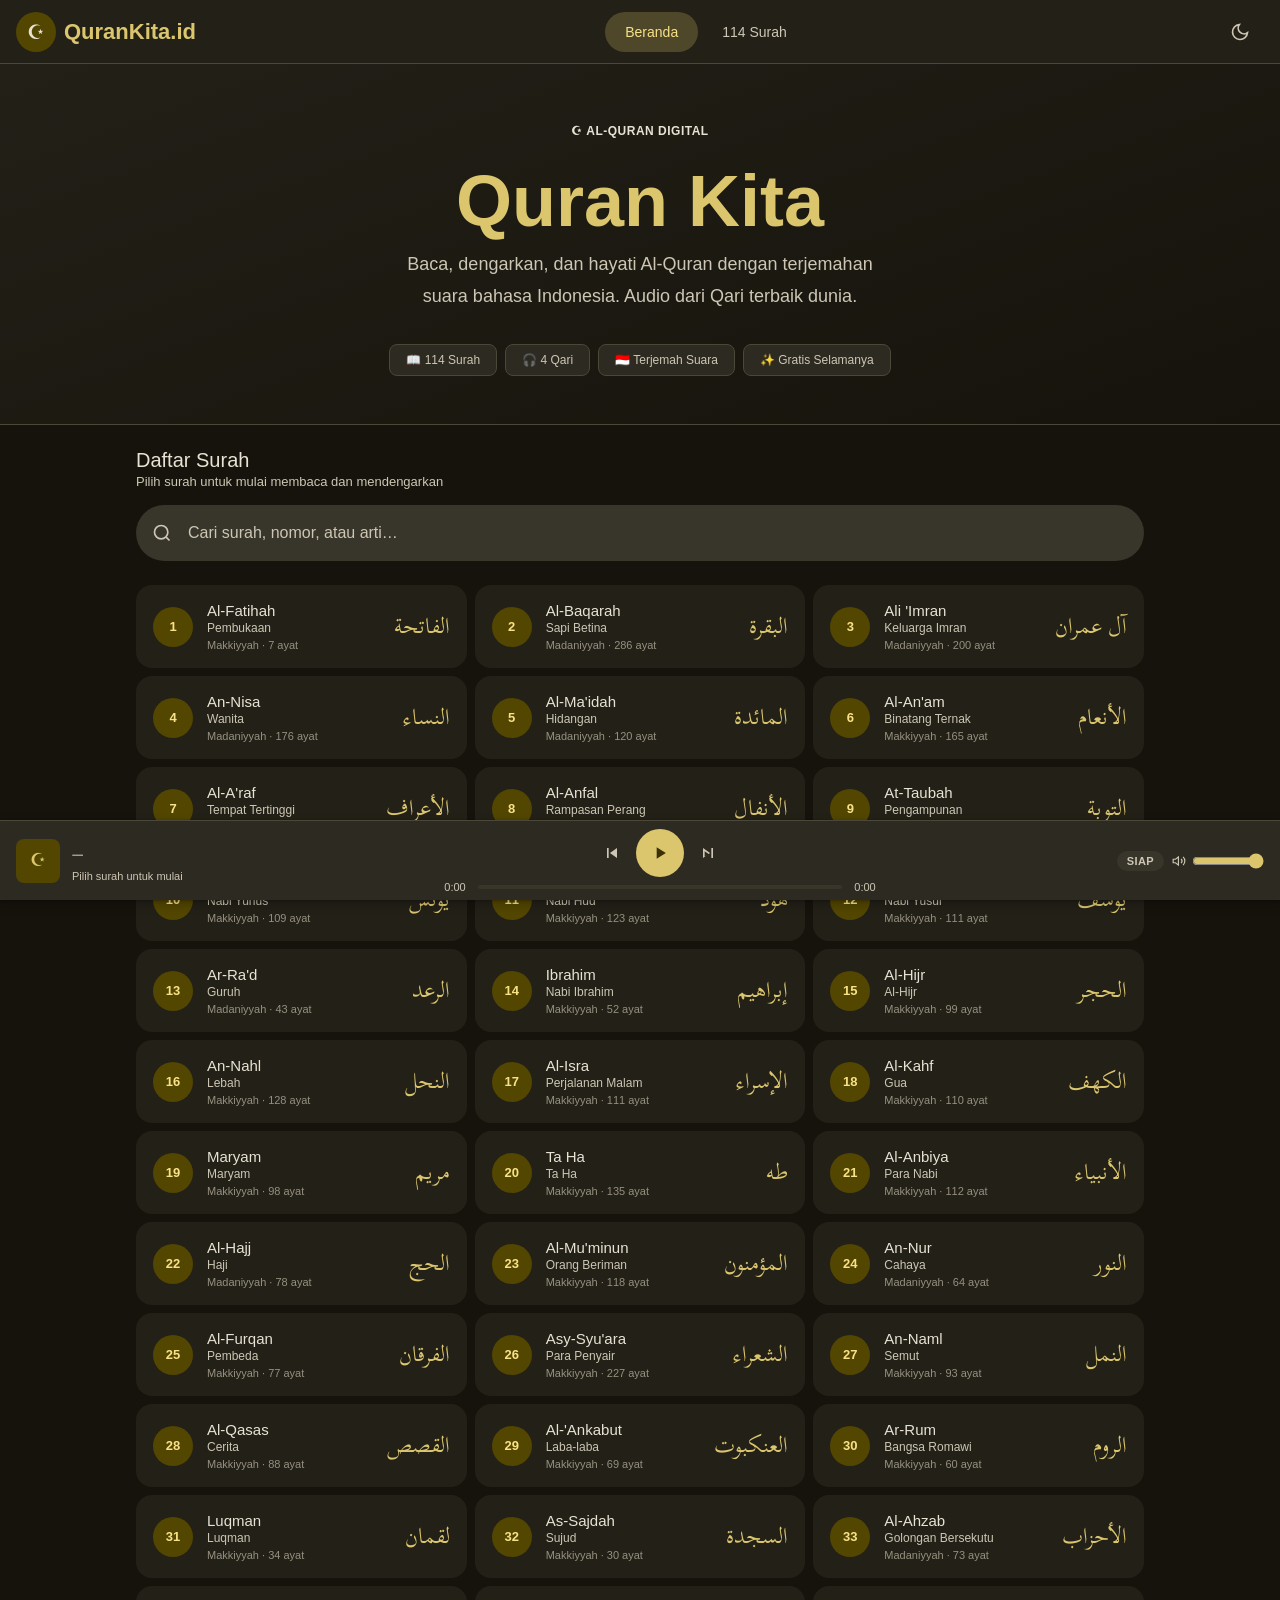
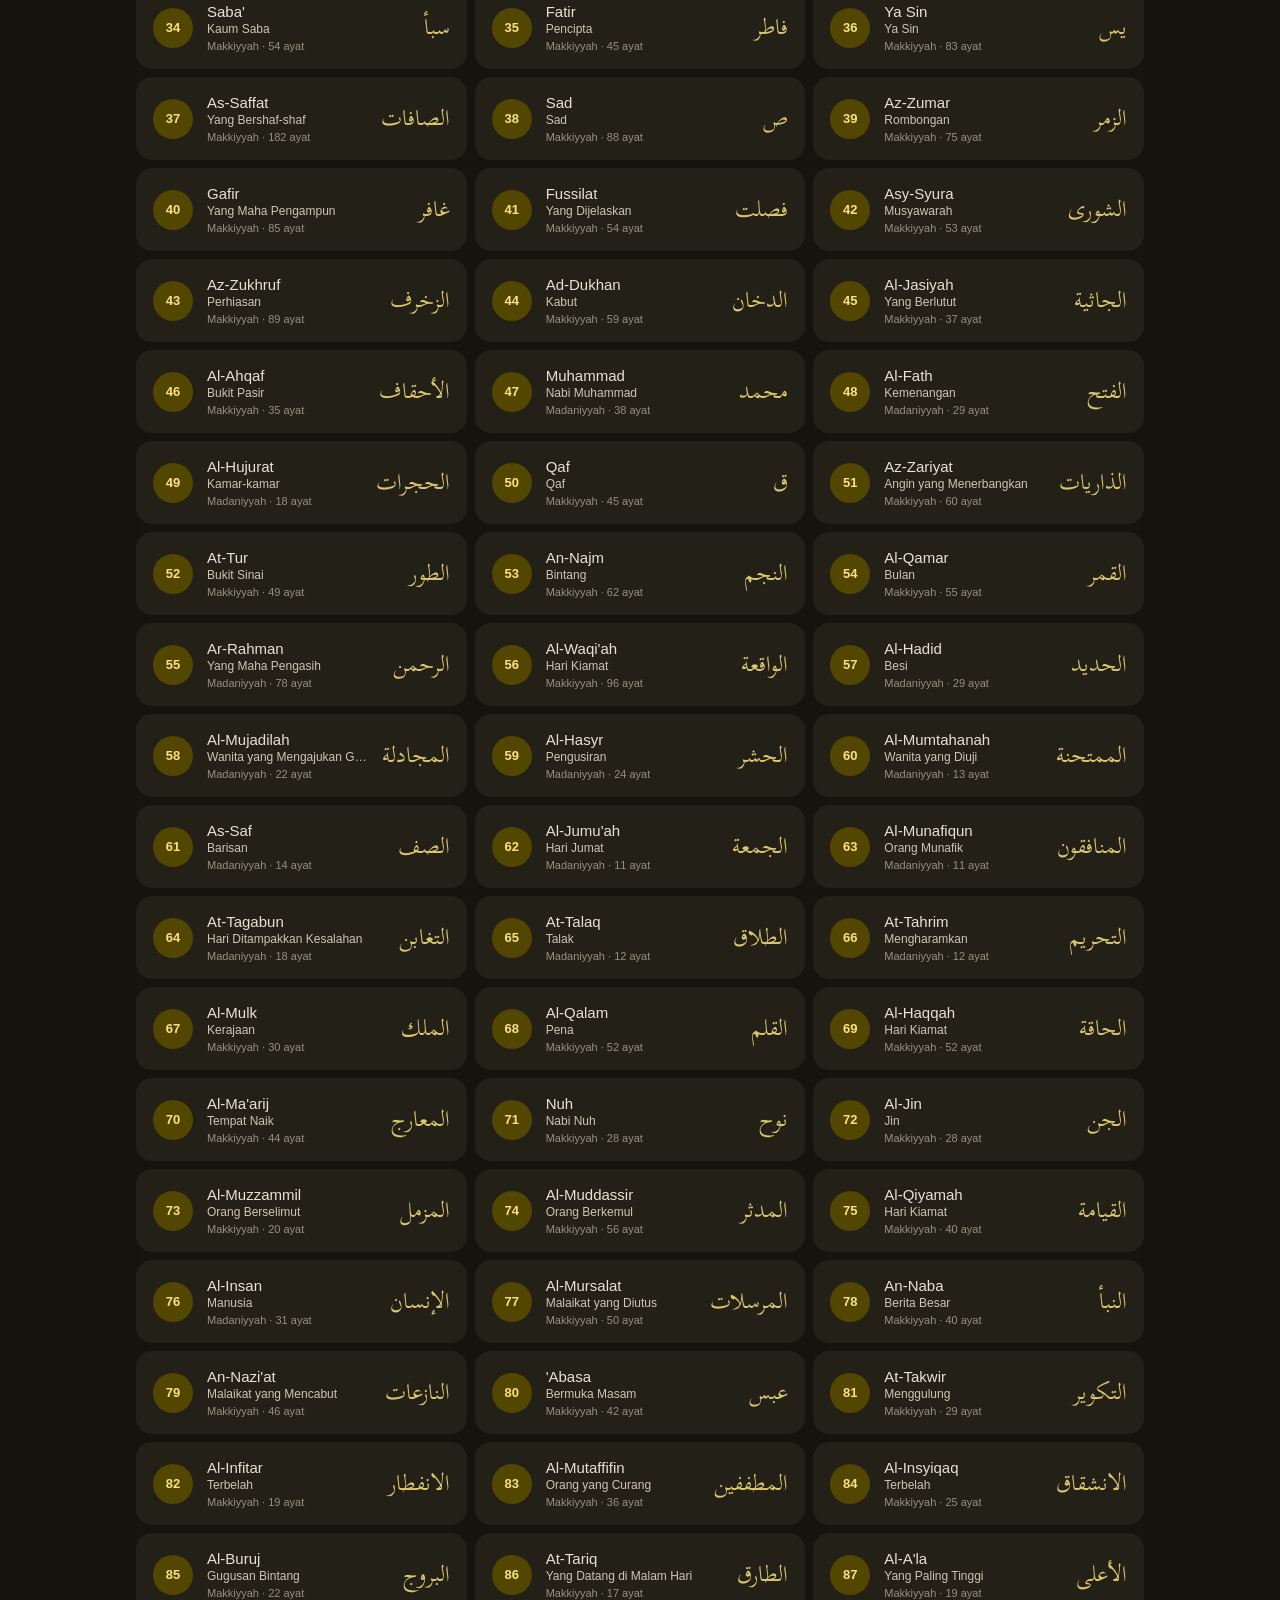
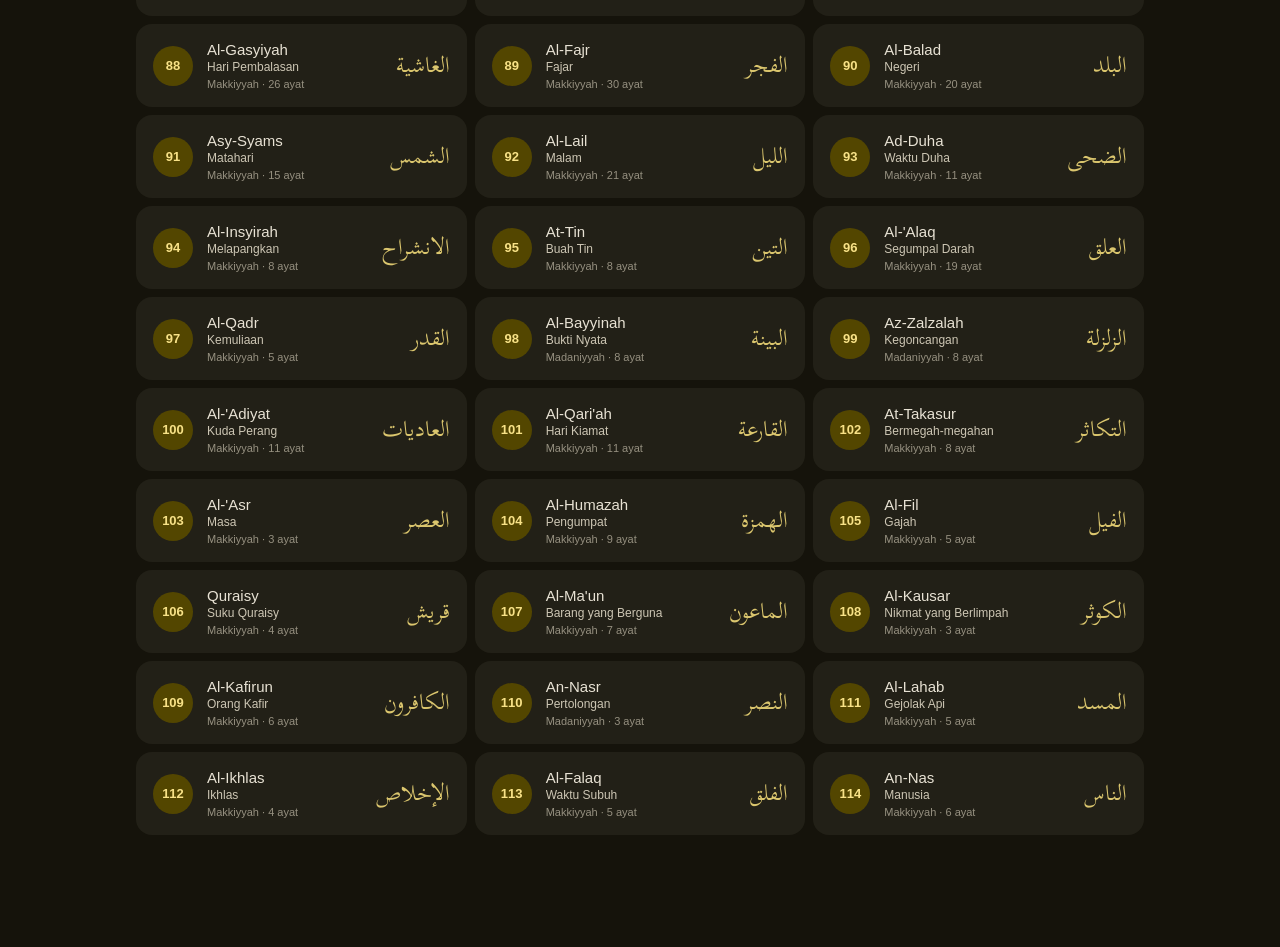
==== index.html @ f2f8a4d6 "Update index.html" ====
<!DOCTYPE html>
<html lang="id">
<head>
<meta charset="UTF-8"/>
<meta name="viewport" content="width=device-width,initial-scale=1,viewport-fit=cover"/>
<meta name="theme-color" content="#1C1B1F" id="themeColor"/>
<meta name="description" content="Quran Kita — Al-Quran Digital Terjemah Suara Bahasa Indonesia"/>
<title>QuranKita.id</title>
<link rel="preconnect" href="https://fonts.googleapis.com">
<link rel="preconnect" href="https://fonts.gstatic.com" crossorigin>
<link href="https://fonts.googleapis.com/css2?family=Scheherazade+New:wght@400;500;600;700&display=swap" rel="stylesheet">
<style>
/* ── MD3 TOKENS ── */

:root{
  --md-sys-color-primary: rgb(219 198 110);
  --md-sys-color-surface-tint: rgb(219 198 110);
  --md-sys-color-on-primary: rgb(58 48 0);
  --md-sys-color-primary-container: rgb(83 70 0);
  --md-sys-color-on-primary-container: rgb(248 226 135);
  --md-sys-color-secondary: rgb(209 198 161);
  --md-sys-color-on-secondary: rgb(54 48 22);
  --md-sys-color-secondary-container: rgb(78 71 42);
  --md-sys-color-on-secondary-container: rgb(238 226 188);
  --md-sys-color-tertiary: rgb(169 208 179);
  --md-sys-color-on-tertiary: rgb(20 55 35);
  --md-sys-color-tertiary-container: rgb(44 78 56);
  --md-sys-color-on-tertiary-container: rgb(197 236 206);
  --md-sys-color-error: rgb(255 180 171);
  --md-sys-color-on-error: rgb(105 0 5);
  --md-sys-color-error-container: rgb(147 0 10);
  --md-sys-color-on-error-container: rgb(255 218 214);
  --md-sys-color-background: rgb(21 19 11);
  --md-sys-color-on-background: rgb(232 226 212);
  --md-sys-color-surface: rgb(21 19 11);
  --md-sys-color-on-surface: rgb(232 226 212);
  --md-sys-color-surface-variant: rgb(75 71 57);
  --md-sys-color-on-surface-variant: rgb(205 198 180);
  --md-sys-color-outline: rgb(150 144 128);
  --md-sys-color-outline-variant: rgb(75 71 57);
  --md-sys-color-shadow: rgb(0 0 0);
  --md-sys-color-scrim: rgb(0 0 0);
  --md-sys-color-inverse-surface: rgb(232 226 212);
  --md-sys-color-inverse-on-surface: rgb(51 48 39);
  --md-sys-color-inverse-primary: rgb(109 94 15);
  --md-sys-color-primary-fixed: rgb(248 226 135);
  --md-sys-color-on-primary-fixed: rgb(34 27 0);
  --md-sys-color-primary-fixed-dim: rgb(219 198 110);
  --md-sys-color-on-primary-fixed-variant: rgb(83 70 0);
  --md-sys-color-secondary-fixed: rgb(238 226 188);
  --md-sys-color-on-secondary-fixed: rgb(33 27 4);
  --md-sys-color-secondary-fixed-dim: rgb(209 198 161);
  --md-sys-color-on-secondary-fixed-variant: rgb(78 71 42);
  --md-sys-color-tertiary-fixed: rgb(197 236 206);
  --md-sys-color-on-tertiary-fixed: rgb(0 33 15);
  --md-sys-color-tertiary-fixed-dim: rgb(169 208 179);
  --md-sys-color-on-tertiary-fixed-variant: rgb(44 78 56);
  --md-sys-color-surface-dim: rgb(21 19 11);
  --md-sys-color-surface-bright: rgb(60 57 48);
  --md-sys-color-surface-container-lowest: rgb(16 14 7);
  --md-sys-color-surface-container-low: rgb(30 27 19);
  --md-sys-color-surface-container: rgb(34 32 23);
  --md-sys-color-surface-container-high: rgb(45 42 33);
  --md-sys-color-surface-container-highest: rgb(56 53 43);
  --md-sys-elevation-1:0 1px 2px rgba(0,0,0,.3),0 1px 3px 1px rgba(0,0,0,.15);
  --md-sys-elevation-2:0 1px 2px rgba(0,0,0,.3),0 2px 6px 2px rgba(0,0,0,.15);
  --md-sys-elevation-3:0 4px 8px 3px rgba(0,0,0,.15),0 1px 3px rgba(0,0,0,.3);
  --nav-h:64px;
  --player-h:80px;
  --safe-b:env(safe-area-inset-bottom,0px);
  --font:'Roboto',sans-serif;
  --font-arab:'Scheherazade New',serif;
  --shape-sm:8px;
  --shape-md:12px;
  --shape-lg:16px;
  --shape-xl:28px;
}
.light{
  --md-sys-color-primary: rgb(109 94 15);
  --md-sys-color-surface-tint: rgb(109 94 15);
  --md-sys-color-on-primary: rgb(255 255 255);
  --md-sys-color-primary-container: rgb(248 226 135);
  --md-sys-color-on-primary-container: rgb(83 70 0);
  --md-sys-color-secondary: rgb(102 94 64);
  --md-sys-color-on-secondary: rgb(255 255 255);
  --md-sys-color-secondary-container: rgb(238 226 188);
  --md-sys-color-on-secondary-container: rgb(78 71 42);
  --md-sys-color-tertiary: rgb(67 102 78);
  --md-sys-color-on-tertiary: rgb(255 255 255);
  --md-sys-color-tertiary-container: rgb(197 236 206);
  --md-sys-color-on-tertiary-container: rgb(44 78 56);
  --md-sys-color-error: rgb(186 26 26);
  --md-sys-color-on-error: rgb(255 255 255);
  --md-sys-color-error-container: rgb(255 218 214);
  --md-sys-color-on-error-container: rgb(147 0 10);
  --md-sys-color-background: rgb(255 249 238);
  --md-sys-color-on-background: rgb(30 27 19);
  --md-sys-color-surface: rgb(255 249 238);
  --md-sys-color-on-surface: rgb(30 27 19);
  --md-sys-color-surface-variant: rgb(234 226 208);
  --md-sys-color-on-surface-variant: rgb(75 71 57);
  --md-sys-color-outline: rgb(124 119 103);
  --md-sys-color-outline-variant: rgb(205 198 180);
  --md-sys-color-shadow: rgb(0 0 0);
  --md-sys-color-scrim: rgb(0 0 0);
  --md-sys-color-inverse-surface: rgb(51 48 39);
  --md-sys-color-inverse-on-surface: rgb(247 240 226);
  --md-sys-color-inverse-primary: rgb(219 198 110);
  --md-sys-color-primary-fixed: rgb(248 226 135);
  --md-sys-color-on-primary-fixed: rgb(34 27 0);
  --md-sys-color-primary-fixed-dim: rgb(219 198 110);
  --md-sys-color-on-primary-fixed-variant: rgb(83 70 0);
  --md-sys-color-secondary-fixed: rgb(238 226 188);
  --md-sys-color-on-secondary-fixed: rgb(33 27 4);
  --md-sys-color-secondary-fixed-dim: rgb(209 198 161);
  --md-sys-color-on-secondary-fixed-variant: rgb(78 71 42);
  --md-sys-color-tertiary-fixed: rgb(197 236 206);
  --md-sys-color-on-tertiary-fixed: rgb(0 33 15);
  --md-sys-color-tertiary-fixed-dim: rgb(169 208 179);
  --md-sys-color-on-tertiary-fixed-variant: rgb(44 78 56);
  --md-sys-color-surface-dim: rgb(224 217 204);
  --md-sys-color-surface-bright: rgb(255 249 238);
  --md-sys-color-surface-container-lowest: rgb(255 255 255);
  --md-sys-color-surface-container-low: rgb(250 243 229);
  --md-sys-color-surface-container: rgb(244 237 223);
  --md-sys-color-surface-container-high: rgb(238 232 218);
  --md-sys-color-surface-container-highest: rgb(232 226 212);
}
*,*::before,*::after{box-sizing:border-box;margin:0;padding:0}
html{scroll-behavior:smooth}
body{
  background:var(--md-sys-color-surface);
  color:var(--md-sys-color-on-surface);
  font-family:var(--font);font-size:14px;
  min-height:100dvh;overflow-x:hidden;
  transition:background .2s,color .2s;
}
::-webkit-scrollbar{width:4px}
::-webkit-scrollbar-thumb{background:var(--md-sys-color-outline-variant);border-radius:2px}

/* ── TYPOGRAPHY ── */
.display-sm{font-size:36px;font-weight:400;line-height:44px;letter-spacing:0}
.headline-lg{font-size:32px;font-weight:400;line-height:40px}
.headline-md{font-size:28px;font-weight:400;line-height:36px}
.title-lg{font-size:22px;font-weight:500;line-height:28px}
.title-md{font-size:16px;font-weight:500;line-height:24px;letter-spacing:.15px}
.title-sm{font-size:14px;font-weight:500;line-height:20px;letter-spacing:.1px}
.body-lg{font-size:16px;font-weight:400;line-height:24px;letter-spacing:.5px}
.body-md{font-size:14px;font-weight:400;line-height:20px;letter-spacing:.25px}
.label-lg{font-size:14px;font-weight:500;line-height:20px;letter-spacing:.1px}
.label-md{font-size:12px;font-weight:500;line-height:16px;letter-spacing:.5px}
.label-sm{font-size:11px;font-weight:500;line-height:16px;letter-spacing:.5px}

/* ── TOP APP BAR ── */
.top-bar{
  position:fixed;top:0;left:0;right:0;z-index:100;
  height:var(--nav-h);
  display:flex;align-items:center;justify-content:space-between;
  padding:0 16px;
  background:var(--md-sys-color-surface-container);
  border-bottom:1px solid var(--md-sys-color-outline-variant);
  transition:background .2s,box-shadow .2s;
}
.top-bar.scrolled{box-shadow:var(--md-sys-elevation-2);}
.bar-leading{display:flex;align-items:center;gap:8px;cursor:pointer;user-select:none;}
.bar-logo{
  width:40px;height:40px;border-radius:50%;
  background:var(--md-sys-color-primary-container);
  display:flex;align-items:center;justify-content:center;
  font-size:20px;flex-shrink:0;
}
.bar-title{font-size:22px;font-weight:700;color:var(--md-sys-color-primary);}
.bar-trail{display:flex;align-items:center;gap:4px;}
.icon-btn{
  width:48px;height:48px;border-radius:50%;border:none;
  background:transparent;cursor:pointer;
  display:flex;align-items:center;justify-content:center;
  color:var(--md-sys-color-on-surface-variant);
  transition:background .15s;position:relative;overflow:hidden;
}
.icon-btn:hover{background:color-mix(in srgb,var(--md-sys-color-on-surface) 8%,transparent);}
.icon-btn:active{background:color-mix(in srgb,var(--md-sys-color-on-surface) 12%,transparent);}

/* NAV TABS */
.nav-tabs{display:flex;align-items:center;gap:4px;}
.nav-tab{
  height:40px;padding:0 20px;border-radius:20px;border:none;
  background:transparent;cursor:pointer;
  font-family:var(--font);font-size:14px;font-weight:500;
  color:var(--md-sys-color-on-surface-variant);
  transition:all .15s;white-space:nowrap;
}
.nav-tab:hover{background:color-mix(in srgb,var(--md-sys-color-on-surface) 8%,transparent);}
.nav-tab.active{
  background:var(--md-sys-color-secondary-container,var(--md-sys-color-primary-container));
  color:var(--md-sys-color-on-primary-container);
}

/* ── PAGE ── */
.page{padding-top:var(--nav-h);}

/* ── HERO ── */
.hero{
  background:linear-gradient(160deg,var(--md-sys-color-surface-container) 0%,var(--md-sys-color-surface) 100%);
  padding:56px 24px 48px;
  text-align:center;border-bottom:1px solid var(--md-sys-color-outline-variant);
}
.hero-eyebrow{
  display:inline-flex;align-items:center;gap:6px;
  background:var(--md-sys-color-gold-container);
  color:var(--md-sys-color-gold);
  border-radius:20px;padding:4px 16px;
  font-size:12px;font-weight:600;letter-spacing:.5px;text-transform:uppercase;
  margin-bottom:20px;
}
.hero-title{
  font-size:clamp(40px,7vw,72px);font-weight:700;
  color:var(--md-sys-color-primary);
  line-height:1.1;margin-bottom:8px;
}
.hero-subtitle{
  font-size:clamp(14px,2vw,18px);
  color:var(--md-sys-color-on-surface-variant);
  max-width:500px;margin:0 auto 32px;line-height:1.75;
}
.hero-chips{display:flex;gap:8px;flex-wrap:wrap;justify-content:center;}
.chip{
  height:32px;padding:0 16px;border-radius:8px;
  background:var(--md-sys-color-surface-container-high);
  border:1px solid var(--md-sys-color-outline-variant);
  color:var(--md-sys-color-on-surface-variant);
  font-size:12px;font-weight:500;display:inline-flex;align-items:center;gap:6px;
}

/* ── CONTENT ── */
.content{max-width:1040px;margin:0 auto;padding:24px 16px calc(var(--player-h) + var(--safe-b) + 32px);}

/* Search bar MD3 */
.search-field{
  position:relative;margin-bottom:24px;
}
.search-field svg{position:absolute;left:16px;top:50%;transform:translateY(-50%);color:var(--md-sys-color-on-surface-variant);}
.search-input{
  width:100%;height:56px;padding:0 16px 0 52px;
  background:var(--md-sys-color-surface-container-highest);
  border:none;border-radius:28px;
  color:var(--md-sys-color-on-surface);
  font-family:var(--font);font-size:16px;outline:none;
  transition:background .15s;
}
.search-input:focus{background:var(--md-sys-color-surface-container-high);outline:2px solid var(--md-sys-color-primary);}
.search-input::placeholder{color:var(--md-sys-color-on-surface-variant);}
.search-label{font-size:13px;color:var(--md-sys-color-on-surface-variant);margin-bottom:10px;padding-left:4px;}

/* Section head */
.section-head{margin-bottom:16px;}
.section-head h2{font-size:20px;font-weight:500;color:var(--md-sys-color-on-surface);}
.section-head p{font-size:13px;color:var(--md-sys-color-on-surface-variant);margin-top:2px;}

/* ── SURAH GRID ── */
.surah-grid{display:grid;grid-template-columns:repeat(3,1fr);gap:8px;}
@media(max-width:800px){.surah-grid{grid-template-columns:repeat(2,1fr);}}
@media(max-width:520px){.surah-grid{grid-template-columns:1fr;}}

/* MD3 Card */
.surah-card{
  background:var(--md-sys-color-surface-container);
  border-radius:var(--shape-lg);
  padding:16px;cursor:pointer;
  display:flex;align-items:center;gap:14px;
  border:1px solid transparent;
  transition:all .15s;position:relative;overflow:hidden;
  min-height:80px;
}
.surah-card:hover{
  background:var(--md-sys-color-surface-container-high);
  border-color:var(--md-sys-color-primary);
  box-shadow:var(--md-sys-elevation-1);
}
.surah-card:active{background:var(--md-sys-color-surface-container-highest);}

/* Number badge */
.card-num{
  width:40px;height:40px;border-radius:50%;flex-shrink:0;
  background:var(--md-sys-color-primary-container);
  color:var(--md-sys-color-on-primary-container);
  display:flex;align-items:center;justify-content:center;
  font-size:13px;font-weight:700;
}
.card-body{flex:1;min-width:0;}
.card-name{font-size:15px;font-weight:500;color:var(--md-sys-color-on-surface);margin-bottom:2px;}
.card-arti{font-size:12px;color:var(--md-sys-color-on-surface-variant);white-space:nowrap;overflow:hidden;text-overflow:ellipsis;}
.card-meta{font-size:11px;color:var(--md-sys-color-outline);margin-top:4px;}
.card-arabic{font-family:var(--font-arab);font-size:22px;color:var(--md-sys-color-primary);flex-shrink:0;line-height:1.4;}

/* ── SURAH PAGE ── */
#pageSurah{display:none;}
.surah-page{padding-top:var(--nav-h);min-height:100dvh;}

/* Surah top bar (sticky) */
.surah-top{
  position:sticky;top:var(--nav-h);z-index:90;
  background:var(--md-sys-color-surface-container);
  border-bottom:1px solid var(--md-sys-color-outline-variant);
  padding:12px 16px;
}
.surah-top-inner{max-width:800px;margin:0 auto;}
.back-btn{
  display:inline-flex;align-items:center;gap:6px;
  background:none;border:none;cursor:pointer;
  color:var(--md-sys-color-on-surface-variant);
  font-family:var(--font);font-size:13px;padding:8px 0;
  transition:color .15s;margin-bottom:8px;
}
.back-btn:hover{color:var(--md-sys-color-primary);}
.surah-info{display:flex;align-items:center;justify-content:space-between;gap:12px;flex-wrap:wrap;}
.surah-info-left h1{font-size:20px;font-weight:600;color:var(--md-sys-color-on-surface);}
.surah-info-left .meta{font-size:12px;color:var(--md-sys-color-on-surface-variant);margin-top:2px;}
.surah-info-right{display:flex;align-items:center;gap:8px;flex-wrap:wrap;}

/* MD3 Filled tonal button */
.btn-tonal{
  height:40px;padding:0 24px;border-radius:20px;border:none;cursor:pointer;
  background:var(--md-sys-color-primary-container);
  color:var(--md-sys-color-on-primary-container);
  font-family:var(--font);font-size:14px;font-weight:500;
  display:inline-flex;align-items:center;gap:8px;
  transition:all .15s;white-space:nowrap;
}
.btn-tonal:hover{box-shadow:var(--md-sys-elevation-1);}

/* MD3 Outlined button */
.btn-outlined{
  height:40px;padding:0 24px;border-radius:20px;cursor:pointer;
  background:transparent;
  border:1px solid var(--md-sys-color-outline);
  color:var(--md-sys-color-primary);
  font-family:var(--font);font-size:14px;font-weight:500;
  display:inline-flex;align-items:center;gap:8px;
  transition:all .15s;white-space:nowrap;
}
.btn-outlined:hover{background:var(--md-sys-color-gold-container);}

/* Qari select MD3 */
.select-wrap{position:relative;}
.qari-sel{
  height:40px;padding:0 36px 0 16px;border-radius:20px;
  background:var(--md-sys-color-surface-container-high);
  border:1px solid var(--md-sys-color-outline-variant);
  color:var(--md-sys-color-on-surface);
  font-family:var(--font);font-size:13px;cursor:pointer;
  outline:none;appearance:none;min-width:190px;transition:border-color .15s;
}
.qari-sel:focus{border-color:var(--md-sys-color-primary);}
.sel-arrow{position:absolute;right:10px;top:50%;transform:translateY(-50%);pointer-events:none;color:var(--md-sys-color-on-surface-variant);}

/* Bismillah */
.bismillah{
  text-align:center;padding:28px 16px 8px;
  font-family:var(--font-arab);font-size:32px;
  color:var(--md-sys-color-gold);line-height:1.8;
  max-width:800px;margin:0 auto;
}

/* Ayat list */
.ayat-list{max-width:800px;margin:0 auto;padding:12px 16px calc(var(--player-h) + var(--safe-b) + 40px);}

.ayat-row{
  background:var(--md-sys-color-surface-container);
  border-radius:var(--shape-lg);
  padding:20px 16px;margin-bottom:8px;cursor:pointer;
  border:1px solid transparent;
  transition:all .15s;
}
.ayat-row:hover{
  background:var(--md-sys-color-surface-container-high);
  border-color:var(--md-sys-color-outline-variant);
}
.ayat-row.playing{
  background:var(--md-sys-color-gold-container);
  border-color:var(--md-sys-color-gold);
}
.ayat-head{display:flex;align-items:center;justify-content:space-between;margin-bottom:16px;}
.ayat-num{
  width:36px;height:36px;border-radius:50%;
  background:var(--md-sys-color-surface-container-high);
  border:1px solid var(--md-sys-color-outline-variant);
  display:flex;align-items:center;justify-content:center;
  font-size:12px;font-weight:600;color:var(--md-sys-color-on-surface-variant);
  flex-shrink:0;
}
.ayat-row.playing .ayat-num{
  background:var(--md-sys-color-gold);
  color:var(--md-sys-color-surface);
  border-color:transparent;
}
.ayat-actions{display:flex;gap:4px;opacity:0;transition:opacity .15s;}
.ayat-row:hover .ayat-actions,.ayat-row.playing .ayat-actions{opacity:1;}
.ayat-play-btn{
  width:36px;height:36px;border-radius:50%;border:none;cursor:pointer;
  background:var(--md-sys-color-primary);
  color:var(--md-sys-color-on-primary);
  display:flex;align-items:center;justify-content:center;
  transition:all .15s;
}
.ayat-play-btn:hover{box-shadow:var(--md-sys-elevation-1);}
.ayat-arabic{
  font-family:var(--font-arab);
  font-size:clamp(22px,3vw,28px);
  line-height:2.1;
  color:var(--md-sys-color-on-surface);
  text-align:right;direction:rtl;margin-bottom:16px;
}
.ayat-row.playing .ayat-arabic{color:var(--md-sys-color-gold);}
.ayat-divider{height:1px;background:var(--md-sys-color-outline-variant);margin-bottom:12px;opacity:.5;}
.ayat-terj{font-size:15px;line-height:1.75;color:var(--md-sys-color-on-surface-variant);}
.ayat-row.playing .ayat-terj{color:var(--md-sys-color-on-surface);}

/* Playing indicator */
.now-playing{
  display:none;align-items:center;gap:8px;
  margin-top:12px;font-size:11px;font-weight:600;
  letter-spacing:.5px;text-transform:uppercase;
  color:var(--md-sys-color-gold);
}
.ayat-row.playing .now-playing{display:flex;}
.bars{display:flex;gap:2px;align-items:flex-end;height:12px;}
.bars span{width:3px;border-radius:2px;background:var(--md-sys-color-gold);animation:bar .7s ease-in-out infinite alternate;}
.bars span:nth-child(1){height:4px;animation-delay:0s}
.bars span:nth-child(2){height:11px;animation-delay:.15s}
.bars span:nth-child(3){height:7px;animation-delay:.3s}
.bars span:nth-child(4){height:9px;animation-delay:.08s}
@keyframes bar{to{transform:scaleY(.2)}}

/* ── PLAYER BAR ── */
.player{
  position:fixed;bottom:0;left:0;right:0;z-index:200;
  background:var(--md-sys-color-surface-container-high);
  border-top:1px solid var(--md-sys-color-outline-variant);
  padding:0 16px;padding-bottom:var(--safe-b);
  height:calc(var(--player-h) + var(--safe-b));
  display:flex;align-items:center;gap:12px;
  box-shadow:var(--md-sys-elevation-3);
}
.pl-info{display:flex;align-items:center;gap:12px;flex:0 0 200px;min-width:0;}
.pl-thumb{
  width:44px;height:44px;border-radius:var(--shape-sm);flex-shrink:0;
  background:var(--md-sys-color-primary-container);
  display:flex;align-items:center;justify-content:center;
  font-family:var(--font-arab);font-size:18px;
  color:var(--md-sys-color-primary);
}
.pl-text{min-width:0;}
.pl-ar{font-family:var(--font-arab);font-size:14px;color:var(--md-sys-color-on-surface);white-space:nowrap;overflow:hidden;text-overflow:ellipsis;}
.pl-sub{font-size:11px;color:var(--md-sys-color-on-surface-variant);margin-top:2px;white-space:nowrap;overflow:hidden;text-overflow:ellipsis;}
.pl-center{flex:1;display:flex;flex-direction:column;align-items:center;gap:4px;}
.pl-controls{display:flex;align-items:center;gap:4px;}
.pctrl{
  width:40px;height:40px;border-radius:50%;border:none;cursor:pointer;
  background:transparent;color:var(--md-sys-color-on-surface-variant);
  display:flex;align-items:center;justify-content:center;
  transition:background .15s;
}
.pctrl:hover{background:color-mix(in srgb,var(--md-sys-color-on-surface) 8%,transparent);}
.pctrl.play-btn{
  width:48px;height:48px;
  background:var(--md-sys-color-primary);
  color:var(--md-sys-color-on-primary);
  border-radius:50%;
}
.pctrl.play-btn:hover{box-shadow:var(--md-sys-elevation-2);}
.pl-progress{display:flex;align-items:center;gap:8px;width:100%;max-width:440px;}
.p-time{font-size:11px;color:var(--md-sys-color-on-surface-variant);min-width:30px;text-align:center;}
.p-track{
  flex:1;height:4px;border-radius:2px;
  background:var(--md-sys-color-surface-container-highest);
  cursor:pointer;position:relative;
}
.p-fill{height:100%;background:var(--md-sys-color-primary);border-radius:2px;width:0%;transition:width .4s linear;}
.pl-right{flex:0 0 160px;display:flex;align-items:center;justify-content:flex-end;gap:8px;}
.phase-badge{
  font-size:11px;font-weight:600;letter-spacing:.4px;text-transform:uppercase;
  padding:4px 10px;border-radius:20px;white-space:nowrap;
}
.phase-badge.arab{background:var(--md-sys-color-gold-container);color:var(--md-sys-color-gold);}
.phase-badge.terjemah{background:rgba(100,180,255,.1);color:#8AB4F8;}
.phase-badge.idle{background:var(--md-sys-color-surface-container-highest);color:var(--md-sys-color-on-surface-variant);}

/* ── LOADING ── */
.loading{display:flex;flex-direction:column;align-items:center;justify-content:center;min-height:240px;gap:12px;color:var(--md-sys-color-on-surface-variant);}
.spinner{width:32px;height:32px;border:3px solid var(--md-sys-color-outline-variant);border-top-color:var(--md-sys-color-primary);border-radius:50%;animation:spin .7s linear infinite;}
@keyframes spin{to{transform:rotate(360deg)}}

/* ── RESPONSIVE ── */
@media(max-width:640px){
  .nav-tabs{display:none;}
  .hero{padding:36px 16px 32px;}
  .hero-title{font-size:clamp(36px,10vw,60px);}
  .surah-top{padding:10px 16px;}
  .surah-info{flex-direction:column;align-items:flex-start;}
  .surah-info-right{width:100%;}
  .qari-sel{flex:1;min-width:0;}
  .player{padding:0 10px;padding-bottom:var(--safe-b);gap:6px;}
  .pl-info{flex:0 0 auto;max-width:120px;}
  .pl-right{display:none;}
}
@media(max-width:400px){
  .surah-grid{grid-template-columns:1fr;}
}
</style>
</head>
<body>

<!-- TOP APP BAR -->
<header class="top-bar" id="topBar">
  <div class="bar-leading" onclick="goHome()">
    <div class="bar-logo">☪</div>
    <span class="bar-title">QuranKita.id</span>
  </div>
  <nav class="nav-tabs" id="navTabs">
    <button class="nav-tab active" onclick="goHome()">Beranda</button>
    <button class="nav-tab" onclick="scrollToSurah()">114 Surah</button>
  </nav>
  <div class="bar-trail">
    <button class="icon-btn" id="themeBtn" onclick="toggleTheme()" title="Ganti tema" aria-label="Ganti tema">
      <svg id="iMoon" width="20" height="20" viewBox="0 0 24 24" fill="none" stroke="currentColor" stroke-width="2"><path d="M21 12.79A9 9 0 1 1 11.21 3 7 7 0 0 0 21 12.79z"/></svg>
      <svg id="iSun" width="20" height="20" viewBox="0 0 24 24" fill="none" stroke="currentColor" stroke-width="2" style="display:none"><circle cx="12" cy="12" r="5"/><line x1="12" y1="1" x2="12" y2="3"/><line x1="12" y1="21" x2="12" y2="23"/><line x1="4.22" y1="4.22" x2="5.64" y2="5.64"/><line x1="18.36" y1="18.36" x2="19.78" y2="19.78"/><line x1="1" y1="12" x2="3" y2="12"/><line x1="21" y1="12" x2="23" y2="12"/><line x1="4.22" y1="19.78" x2="5.64" y2="18.36"/><line x1="18.36" y1="5.64" x2="19.78" y2="4.22"/></svg>
    </button>
  </div>
</header>

<!-- HOME PAGE -->
<div id="pageHome" class="page">
  <section class="hero">
    <div class="hero-eyebrow">☪ Al-Quran Digital</div>
    <h1 class="hero-title">Quran Kita</h1>
    <p class="hero-subtitle">Baca, dengarkan, dan hayati Al-Quran dengan terjemahan suara bahasa Indonesia. Audio dari Qari terbaik dunia.</p>
    <div class="hero-chips">
      <span class="chip">📖 114 Surah</span>
      <span class="chip">🎧 4 Qari</span>
      <span class="chip">🇮🇩 Terjemah Suara</span>
      <span class="chip">✨ Gratis Selamanya</span>
    </div>
  </section>

  <div class="content" id="surahSection">
    <div class="section-head">
      <h2>Daftar Surah</h2>
      <p>Pilih surah untuk mulai membaca dan mendengarkan</p>
    </div>
    <div class="search-field">
      <svg width="20" height="20" viewBox="0 0 24 24" fill="none" stroke="currentColor" stroke-width="2"><circle cx="11" cy="11" r="8"/><path d="m21 21-4.35-4.35"/></svg>
      <input class="search-input" type="search" id="searchInp" placeholder="Cari surah, nomor, atau arti…" oninput="filterSurah()" autocomplete="off"/>
    </div>
    <div class="surah-grid" id="surahGrid">
      <div class="loading"><div class="spinner"></div><span>Memuat…</span></div>
    </div>
  </div>
</div>

<!-- SURAH PAGE -->
<div id="pageSurah">
  <div class="surah-page">
    <div class="surah-top" id="surahTop">
      <div class="surah-top-inner">
        <button class="back-btn" onclick="goHome()">
          <svg width="16" height="16" viewBox="0 0 24 24" fill="none" stroke="currentColor" stroke-width="2"><path d="m15 18-6-6 6-6"/></svg>
          Daftar Surah
        </button>
        <div class="surah-info">
          <div class="surah-info-left">
            <h1 id="hdrName">—</h1>
            <div class="meta" id="hdrMeta">—</div>
          </div>
          <div class="surah-info-right">
            <div class="select-wrap">
              <select class="qari-sel" id="qariSel" onchange="onQariChange()">
                <option value="01">Mishary Alafasy</option>
                <option value="02">Abdul Basit Murattal</option>
                <option value="03">Mahmoud Al-Husary</option>
                <option value="04">Muhammad Ayyub</option>
              </select>
              <svg class="sel-arrow" width="14" height="14" viewBox="0 0 24 24" fill="none" stroke="currentColor" stroke-width="2"><path d="m6 9 6 6 6-6"/></svg>
            </div>
            <button class="btn-tonal" onclick="playFromStart()">
              <svg width="14" height="14" viewBox="0 0 24 24" fill="currentColor"><path d="M8 5v14l11-7z"/></svg>
              Putar
            </button>
          </div>
        </div>
      </div>
    </div>

    <div class="bismillah" id="bismillahEl" style="display:none">بِسْمِ اللَّهِ الرَّحْمَٰنِ الرَّحِيمِ</div>
    <div class="ayat-list" id="ayatWrap">
      <div class="loading"><div class="spinner"></div><span>Memuat ayat…</span></div>
    </div>
  </div>
</div>

<!-- PLAYER BAR -->
<div class="player">
  <div class="pl-info">
    <div class="pl-thumb" id="plThumb">☪</div>
    <div class="pl-text">
      <div class="pl-ar" id="plAr">—</div>
      <div class="pl-sub" id="plSub">Pilih surah untuk mulai</div>
    </div>
  </div>
  <div class="pl-center">
    <div class="pl-controls">
      <button class="pctrl" onclick="prevAyat()" title="Sebelumnya">
        <svg width="20" height="20" viewBox="0 0 24 24" fill="currentColor"><path d="M6 6h2v12H6zm3.5 6 8.5 6V6z"/></svg>
      </button>
      <button class="pctrl play-btn" id="btnPlay" onclick="togglePlay()">
        <svg id="iPlay" width="20" height="20" viewBox="0 0 24 24" fill="currentColor"><path d="M8 5v14l11-7z"/></svg>
        <svg id="iPause" width="20" height="20" viewBox="0 0 24 24" fill="currentColor" style="display:none"><path d="M6 19h4V5H6v14zm8-14v14h4V5h-4z"/></svg>
      </button>
      <button class="pctrl" onclick="nextAyat()" title="Berikutnya">
        <svg width="20" height="20" viewBox="0 0 24 24" fill="currentColor"><path d="M6 18l8.5-6L6 6v12zm2-8.14 4.72 3.43L8 16.85V9.86zM16 6h2v12h-2z"/></svg>
      </button>
    </div>
    <div class="pl-progress">
      <span class="p-time" id="pCur">0:00</span>
      <div class="p-track" onclick="seekAudio(event)"><div class="p-fill" id="pFill"></div></div>
      <span class="p-time" id="pDur">0:00</span>
    </div>
  </div>
  <div class="pl-right">
    <span class="phase-badge idle" id="phasePill">Siap</span>
    <div style="display:flex;align-items:center;gap:6px;">
      <svg width="14" height="14" viewBox="0 0 24 24" fill="none" stroke="currentColor" stroke-width="2" style="color:var(--md-sys-color-on-surface-variant)"><path d="M11 5 6 9H2v6h4l5 4V5zM19.07 4.93a10 10 0 0 1 0 14.14M15.54 8.46a5 5 0 0 1 0 7.07"/></svg>
      <input type="range" style="width:72px;accent-color:var(--md-sys-color-primary);cursor:pointer" min="0" max="1" step="0.05" value="1" oninput="audio.volume=this.value"/>
    </div>
  </div>
</div>

<script>
// ── SURAH DATA ──
const SD=[
  [1,"Al-Fatihah","الفاتحة",7,"Makkiyyah","Pembukaan"],
  [2,"Al-Baqarah","البقرة",286,"Madaniyyah","Sapi Betina"],
  [3,"Ali 'Imran","آل عمران",200,"Madaniyyah","Keluarga Imran"],
  [4,"An-Nisa","النساء",176,"Madaniyyah","Wanita"],
  [5,"Al-Ma'idah","المائدة",120,"Madaniyyah","Hidangan"],
  [6,"Al-An'am","الأنعام",165,"Makkiyyah","Binatang Ternak"],
  [7,"Al-A'raf","الأعراف",206,"Makkiyyah","Tempat Tertinggi"],
  [8,"Al-Anfal","الأنفال",75,"Madaniyyah","Rampasan Perang"],
  [9,"At-Taubah","التوبة",129,"Madaniyyah","Pengampunan"],
  [10,"Yunus","يونس",109,"Makkiyyah","Nabi Yunus"],
  [11,"Hud","هود",123,"Makkiyyah","Nabi Hud"],
  [12,"Yusuf","يوسف",111,"Makkiyyah","Nabi Yusuf"],
  [13,"Ar-Ra'd","الرعد",43,"Madaniyyah","Guruh"],
  [14,"Ibrahim","إبراهيم",52,"Makkiyyah","Nabi Ibrahim"],
  [15,"Al-Hijr","الحجر",99,"Makkiyyah","Al-Hijr"],
  [16,"An-Nahl","النحل",128,"Makkiyyah","Lebah"],
  [17,"Al-Isra","الإسراء",111,"Makkiyyah","Perjalanan Malam"],
  [18,"Al-Kahf","الكهف",110,"Makkiyyah","Gua"],
  [19,"Maryam","مريم",98,"Makkiyyah","Maryam"],
  [20,"Ta Ha","طه",135,"Makkiyyah","Ta Ha"],
  [21,"Al-Anbiya","الأنبياء",112,"Makkiyyah","Para Nabi"],
  [22,"Al-Hajj","الحج",78,"Madaniyyah","Haji"],
  [23,"Al-Mu'minun","المؤمنون",118,"Makkiyyah","Orang Beriman"],
  [24,"An-Nur","النور",64,"Madaniyyah","Cahaya"],
  [25,"Al-Furqan","الفرقان",77,"Makkiyyah","Pembeda"],
  [26,"Asy-Syu'ara","الشعراء",227,"Makkiyyah","Para Penyair"],
  [27,"An-Naml","النمل",93,"Makkiyyah","Semut"],
  [28,"Al-Qasas","القصص",88,"Makkiyyah","Cerita"],
  [29,"Al-'Ankabut","العنكبوت",69,"Makkiyyah","Laba-laba"],
  [30,"Ar-Rum","الروم",60,"Makkiyyah","Bangsa Romawi"],
  [31,"Luqman","لقمان",34,"Makkiyyah","Luqman"],
  [32,"As-Sajdah","السجدة",30,"Makkiyyah","Sujud"],
  [33,"Al-Ahzab","الأحزاب",73,"Madaniyyah","Golongan Bersekutu"],
  [34,"Saba'","سبأ",54,"Makkiyyah","Kaum Saba"],
  [35,"Fatir","فاطر",45,"Makkiyyah","Pencipta"],
  [36,"Ya Sin","يس",83,"Makkiyyah","Ya Sin"],
  [37,"As-Saffat","الصافات",182,"Makkiyyah","Yang Bershaf-shaf"],
  [38,"Sad","ص",88,"Makkiyyah","Sad"],
  [39,"Az-Zumar","الزمر",75,"Makkiyyah","Rombongan"],
  [40,"Gafir","غافر",85,"Makkiyyah","Yang Maha Pengampun"],
  [41,"Fussilat","فصلت",54,"Makkiyyah","Yang Dijelaskan"],
  [42,"Asy-Syura","الشورى",53,"Makkiyyah","Musyawarah"],
  [43,"Az-Zukhruf","الزخرف",89,"Makkiyyah","Perhiasan"],
  [44,"Ad-Dukhan","الدخان",59,"Makkiyyah","Kabut"],
  [45,"Al-Jasiyah","الجاثية",37,"Makkiyyah","Yang Berlutut"],
  [46,"Al-Ahqaf","الأحقاف",35,"Makkiyyah","Bukit Pasir"],
  [47,"Muhammad","محمد",38,"Madaniyyah","Nabi Muhammad"],
  [48,"Al-Fath","الفتح",29,"Madaniyyah","Kemenangan"],
  [49,"Al-Hujurat","الحجرات",18,"Madaniyyah","Kamar-kamar"],
  [50,"Qaf","ق",45,"Makkiyyah","Qaf"],
  [51,"Az-Zariyat","الذاريات",60,"Makkiyyah","Angin yang Menerbangkan"],
  [52,"At-Tur","الطور",49,"Makkiyyah","Bukit Sinai"],
  [53,"An-Najm","النجم",62,"Makkiyyah","Bintang"],
  [54,"Al-Qamar","القمر",55,"Makkiyyah","Bulan"],
  [55,"Ar-Rahman","الرحمن",78,"Madaniyyah","Yang Maha Pengasih"],
  [56,"Al-Waqi'ah","الواقعة",96,"Makkiyyah","Hari Kiamat"],
  [57,"Al-Hadid","الحديد",29,"Madaniyyah","Besi"],
  [58,"Al-Mujadilah","المجادلة",22,"Madaniyyah","Wanita yang Mengajukan Gugatan"],
  [59,"Al-Hasyr","الحشر",24,"Madaniyyah","Pengusiran"],
  [60,"Al-Mumtahanah","الممتحنة",13,"Madaniyyah","Wanita yang Diuji"],
  [61,"As-Saf","الصف",14,"Madaniyyah","Barisan"],
  [62,"Al-Jumu'ah","الجمعة",11,"Madaniyyah","Hari Jumat"],
  [63,"Al-Munafiqun","المنافقون",11,"Madaniyyah","Orang Munafik"],
  [64,"At-Tagabun","التغابن",18,"Madaniyyah","Hari Ditampakkan Kesalahan"],
  [65,"At-Talaq","الطلاق",12,"Madaniyyah","Talak"],
  [66,"At-Tahrim","التحريم",12,"Madaniyyah","Mengharamkan"],
  [67,"Al-Mulk","الملك",30,"Makkiyyah","Kerajaan"],
  [68,"Al-Qalam","القلم",52,"Makkiyyah","Pena"],
  [69,"Al-Haqqah","الحاقة",52,"Makkiyyah","Hari Kiamat"],
  [70,"Al-Ma'arij","المعارج",44,"Makkiyyah","Tempat Naik"],
  [71,"Nuh","نوح",28,"Makkiyyah","Nabi Nuh"],
  [72,"Al-Jin","الجن",28,"Makkiyyah","Jin"],
  [73,"Al-Muzzammil","المزمل",20,"Makkiyyah","Orang Berselimut"],
  [74,"Al-Muddassir","المدثر",56,"Makkiyyah","Orang Berkemul"],
  [75,"Al-Qiyamah","القيامة",40,"Makkiyyah","Hari Kiamat"],
  [76,"Al-Insan","الإنسان",31,"Madaniyyah","Manusia"],
  [77,"Al-Mursalat","المرسلات",50,"Makkiyyah","Malaikat yang Diutus"],
  [78,"An-Naba","النبأ",40,"Makkiyyah","Berita Besar"],
  [79,"An-Nazi'at","النازعات",46,"Makkiyyah","Malaikat yang Mencabut"],
  [80,"'Abasa","عبس",42,"Makkiyyah","Bermuka Masam"],
  [81,"At-Takwir","التكوير",29,"Makkiyyah","Menggulung"],
  [82,"Al-Infitar","الانفطار",19,"Makkiyyah","Terbelah"],
  [83,"Al-Mutaffifin","المطففين",36,"Makkiyyah","Orang yang Curang"],
  [84,"Al-Insyiqaq","الانشقاق",25,"Makkiyyah","Terbelah"],
  [85,"Al-Buruj","البروج",22,"Makkiyyah","Gugusan Bintang"],
  [86,"At-Tariq","الطارق",17,"Makkiyyah","Yang Datang di Malam Hari"],
  [87,"Al-A'la","الأعلى",19,"Makkiyyah","Yang Paling Tinggi"],
  [88,"Al-Gasyiyah","الغاشية",26,"Makkiyyah","Hari Pembalasan"],
  [89,"Al-Fajr","الفجر",30,"Makkiyyah","Fajar"],
  [90,"Al-Balad","البلد",20,"Makkiyyah","Negeri"],
  [91,"Asy-Syams","الشمس",15,"Makkiyyah","Matahari"],
  [92,"Al-Lail","الليل",21,"Makkiyyah","Malam"],
  [93,"Ad-Duha","الضحى",11,"Makkiyyah","Waktu Duha"],
  [94,"Al-Insyirah","الانشراح",8,"Makkiyyah","Melapangkan"],
  [95,"At-Tin","التين",8,"Makkiyyah","Buah Tin"],
  [96,"Al-'Alaq","العلق",19,"Makkiyyah","Segumpal Darah"],
  [97,"Al-Qadr","القدر",5,"Makkiyyah","Kemuliaan"],
  [98,"Al-Bayyinah","البينة",8,"Madaniyyah","Bukti Nyata"],
  [99,"Az-Zalzalah","الزلزلة",8,"Madaniyyah","Kegoncangan"],
  [100,"Al-'Adiyat","العاديات",11,"Makkiyyah","Kuda Perang"],
  [101,"Al-Qari'ah","القارعة",11,"Makkiyyah","Hari Kiamat"],
  [102,"At-Takasur","التكاثر",8,"Makkiyyah","Bermegah-megahan"],
  [103,"Al-'Asr","العصر",3,"Makkiyyah","Masa"],
  [104,"Al-Humazah","الهمزة",9,"Makkiyyah","Pengumpat"],
  [105,"Al-Fil","الفيل",5,"Makkiyyah","Gajah"],
  [106,"Quraisy","قريش",4,"Makkiyyah","Suku Quraisy"],
  [107,"Al-Ma'un","الماعون",7,"Makkiyyah","Barang yang Berguna"],
  [108,"Al-Kausar","الكوثر",3,"Makkiyyah","Nikmat yang Berlimpah"],
  [109,"Al-Kafirun","الكافرون",6,"Makkiyyah","Orang Kafir"],
  [110,"An-Nasr","النصر",3,"Madaniyyah","Pertolongan"],
  [111,"Al-Lahab","المسد",5,"Makkiyyah","Gejolak Api"],
  [112,"Al-Ikhlas","الإخلاص",4,"Makkiyyah","Ikhlas"],
  [113,"Al-Falaq","الفلق",5,"Makkiyyah","Waktu Subuh"],
  [114,"An-Nas","الناس",6,"Makkiyyah","Manusia"]
];

// ── STATE ──
let curSurah=null,curData=null,curAyat=0,allAyat=[],playing=false,paused=false,phase='idle';
const audio=new Audio();audio.crossOrigin='anonymous';

// ── URL HELPERS ──
const pad=(n,l)=>String(n).padStart(l,'0');
const QARI={'01':'Alafasy_64kbps','02':'Abdul_Basit_Murattal_64kbps','03':'Husary_64kbps','04':'Muhammad_Ayyoub_64kbps','05':'Saad_Al-Ghamidi_64kbps','06':'Yasser_Ad-Dussary_64kbps'};
let qari='01';
const arabURL=(s,a)=>`https://everyayah.com/data/${QARI[qari]}/${pad(s,3)}${pad(a,3)}.mp3`;
const terjURL=(s,a)=>s>=3&&s<=42?`https://archive.org/download/quranterjemahsuara_342/${pad(s,3)}${pad(a,3)}.mp3`:`https://archive.org/download/AlQuran-terjemahan-indonesia-tanpa-bahasa-arab/${pad(s,3)}${pad(a,3)}.mp3`;
const fmtT=s=>isNaN(s)?'0:00':`${Math.floor(s/60)}:${String(Math.floor(s%60)).padStart(2,'0')}`;

// ── AUDIO ENGINE ──
let _tok=0;
function _one(url,tok){
  return new Promise(res=>{
    if(tok!==_tok){res(false);return;}
    audio.onended=audio.onerror=null;audio.pause();audio.src=url;
    audio.onended=()=>{audio.onended=audio.onerror=null;res(tok===_tok);};
    audio.onerror=()=>{audio.onended=audio.onerror=null;res(false);};
    audio.play().catch(e=>{if(e?.name!=='AbortError'){audio.onended=audio.onerror=null;res(false);}});
  });
}
async function _run(from,tok){
  const [sn,,,max]=curData,showBism=sn!==1&&sn!==9;
  if(showBism&&from===0){
    curAyat=0;setPhase('arab');updPlayerBism();updPlayBtn();
    await _one(arabURL(1,1),tok);if(tok!==_tok)return;
    setPhase('terjemah');
    await _one(terjURL(1,1),tok);if(tok!==_tok)return;
    from=1;
  }else if(from===0)from=1;
  for(let n=from;n<=max;n++){
    if(tok!==_tok)return;
    curAyat=n;setPhase('arab');updPlayerUI();setupMS();scrollToAyat(n);
    await _one(arabURL(sn,n),tok);if(tok!==_tok)return;
    setPhase('terjemah');updPlayerUI();
    await _one(terjURL(sn,n),tok);if(tok!==_tok)return;
  }
  if(tok===_tok)stopAudio();
}
function playFromStart(){if(!curData)return;playing=true;paused=false;_tok++;updPlayBtn();_run(0,_tok);}
function playFromAyat(n){if(!curData)return;curAyat=n;playing=true;paused=false;_tok++;updPlayBtn();updPlayerUI();_run(n,_tok);}
function stopAudio(){_tok++;playing=false;paused=false;phase='idle';audio.onended=audio.onerror=null;audio.pause();updPlayBtn();setPhase('idle');document.querySelectorAll('.ayat-row').forEach(e=>e.classList.remove('playing'));}
function togglePlay(){
  if(!curData)return;
  if(playing&&!paused){paused=true;_tok++;audio.pause();updPlayBtn();setPhase('idle');}
  else if(paused){paused=false;playing=true;_tok++;updPlayBtn();_run(curAyat||1,_tok);}
  else playFromStart();
}
function prevAyat(){if(!curData)return;const t=Math.max(1,(curAyat||1)-1);curAyat=t;scrollToAyat(t);if(playing&&!paused){_tok++;_run(t,_tok);}else updPlayerUI();}
function nextAyat(){if(!curData)return;const t=Math.min(curData[3],(curAyat||1)+1);curAyat=t;scrollToAyat(t);if(playing&&!paused){_tok++;_run(t,_tok);}else updPlayerUI();}
function onQariChange(){qari=document.getElementById('qariSel').value;if(playing&&!paused&&curAyat>0&&phase==='arab'){_tok++;_run(curAyat,_tok);}}
function seekAudio(e){if(!audio.duration)return;const r=e.currentTarget.getBoundingClientRect();audio.currentTime=((e.clientX-r.left)/r.width)*audio.duration;}

// ── NAVIGATION ──
function goHome(){
  stopAudio();
  document.getElementById('pageHome').style.display='block';
  document.getElementById('pageSurah').style.display='none';
  window.scrollTo({top:0,behavior:'smooth'});
  curSurah=null;curData=null;allAyat=[];
}
function openSurah(num){
  document.getElementById('pageHome').style.display='none';
  document.getElementById('pageSurah').style.display='block';
  window.scrollTo({top:0,behavior:'instant'});
  loadSurah(num);
}
function scrollToSurah(){document.getElementById('surahSection').scrollIntoView({behavior:'smooth'});}

// ── RENDER HOME ──
function renderGrid(list){
  const g=document.getElementById('surahGrid');
  if(!list.length){g.innerHTML='<div class="loading"><span>Tidak ditemukan</span></div>';return;}
  g.innerHTML=list.map(([n,id,ar,,type,arti])=>`
    <div class="surah-card" onclick="openSurah(${n})">
      <div class="card-num">${n}</div>
      <div class="card-body">
        <div class="card-name">${id}</div>
        <div class="card-arti">${arti}</div>
        <div class="card-meta">${type} · ${SD[n-1][3]} ayat</div>
      </div>
      <div class="card-arabic">${ar}</div>
    </div>`).join('');
}
function filterSurah(){
  const q=document.getElementById('searchInp').value.toLowerCase();
  renderGrid(q?SD.filter(([n,id,ar,,,arti])=>id.toLowerCase().includes(q)||ar.includes(q)||arti.toLowerCase().includes(q)||String(n).includes(q)):SD);
}

// ── LOAD SURAH ──
async function loadSurah(num){
  stopAudio();curSurah=num;curData=SD.find(s=>s[0]===num);curAyat=0;allAyat=[];
  const [n,nameId,,ayatCount,type]=curData;
  document.getElementById('hdrName').textContent=nameId;
  document.getElementById('hdrMeta').textContent=`${type} · ${ayatCount} Ayat · Surah ke-${n}`;
  document.getElementById('bismillahEl').style.display=(n!==1&&n!==9)?'block':'none';
  document.getElementById('ayatWrap').innerHTML='<div class="loading"><div class="spinner"></div><span>Memuat ayat…</span></div>';
  try{
    const res=await fetch(`https://api.alquran.cloud/v1/surah/${num}/editions/quran-uthmani,id.indonesian`);
    const {data}=await res.json();
    const[arabEd,terjEd]=data;
    allAyat=arabEd.ayahs.map((a,i)=>{
      let arabic=a.text,terjemah=terjEd.ayahs[i].text;
      if(n!==1&&n!==9&&a.numberInSurah===1){
        arabic=arabic.replace(/^بِسْمِ ٱللَّهِ ٱلرَّحْمَٰنِ ٱلرَّحِيمِ\s*/u,'');
        terjemah=terjemah.replace(/^Dengan nama Allah Yang Maha Pengasih, Maha Penyayang\.?\s*/i,'');
      }
      return{num:a.numberInSurah,arabic,terjemah};
    });
    renderAyat(allAyat);
  }catch{
    document.getElementById('ayatWrap').innerHTML='<div class="loading"><span style="color:var(--md-sys-color-error)">Gagal memuat. Periksa koneksi.</span></div>';
  }
}
function renderAyat(ayat){
  document.getElementById('ayatWrap').innerHTML=ayat.map(a=>`
    <div class="ayat-row" id="ayat-${a.num}" onclick="playFromAyat(${a.num})">
      <div class="ayat-head">
        <div class="ayat-num">${a.num}</div>
        <div class="ayat-actions">
          <button class="ayat-play-btn" onclick="event.stopPropagation();playFromAyat(${a.num})" title="Putar ayat ${a.num}">
            <svg width="12" height="12" viewBox="0 0 24 24" fill="currentColor"><path d="M8 5v14l11-7z"/></svg>
          </button>
        </div>
      </div>
      <div class="ayat-arabic">${a.arabic}</div>
      <div class="ayat-divider"></div>
      <div class="ayat-terj">${a.terjemah}</div>
      <div class="now-playing">
        <div class="bars"><span></span><span></span><span></span><span></span></div>
        Sedang Diputar
      </div>
    </div>`).join('');
}

// ── UI UPDATES ──
function setPhase(p){
  phase=p;
  const el=document.getElementById('phasePill');
  el.className='phase-badge '+(p==='arab'?'arab':p==='terjemah'?'terjemah':'idle');
  el.textContent=p==='arab'?'Arab':p==='terjemah'?'Terjemahan':'Siap';
}
function updPlayBtn(){
  const on=playing&&!paused;
  document.getElementById('iPlay').style.display=on?'none':'block';
  document.getElementById('iPause').style.display=on?'block':'none';
}
function updPlayerBism(){
  document.getElementById('plAr').textContent='بِسْمِ اللَّهِ الرَّحْمَٰنِ الرَّحِيمِ';
  document.getElementById('plSub').textContent=(curData?curData[1]:'')+' · Bismillah';
}
function updPlayerUI(){
  document.querySelectorAll('.ayat-row').forEach(e=>e.classList.remove('playing'));
  const row=document.getElementById(`ayat-${curAyat}`);
  if(row&&playing&&!paused)row.classList.add('playing');
  const a=allAyat.find(x=>x.num===curAyat);
  if(a&&curData){
    document.getElementById('plAr').textContent=a.arabic.length>40?a.arabic.slice(0,40)+'…':a.arabic;
    document.getElementById('plSub').textContent=`${curData[1]} · Ayat ${curAyat}`;
    document.getElementById('plThumb').textContent=curData[2].charAt(0)||'☪';
  }
}
function setupMS(){
  if(!('mediaSession' in navigator))return;
  const a=allAyat.find(x=>x.num===curAyat);
  navigator.mediaSession.metadata=new MediaMetadata({title:a?`Ayat ${curAyat}`:curData[1],artist:curData[1],album:'QuranKita.id'});
  navigator.mediaSession.setActionHandler('play',()=>{audio.play();playing=true;paused=false;updPlayBtn();});
  navigator.mediaSession.setActionHandler('pause',()=>{audio.pause();paused=true;updPlayBtn();});
  navigator.mediaSession.setActionHandler('nexttrack',nextAyat);
  navigator.mediaSession.setActionHandler('previoustrack',prevAyat);
}
function scrollToAyat(n){document.getElementById(`ayat-${n}`)?.scrollIntoView({behavior:'smooth',block:'center'});}
audio.addEventListener('timeupdate',()=>{
  if(!audio.duration)return;
  document.getElementById('pFill').style.width=(audio.currentTime/audio.duration*100)+'%';
  document.getElementById('pCur').textContent=fmtT(audio.currentTime);
  document.getElementById('pDur').textContent=fmtT(audio.duration);
});

// ── THEME ──
function toggleTheme(){
  document.body.classList.toggle('light');
  const l=document.body.classList.contains('light');
  document.getElementById('iMoon').style.display=l?'none':'block';
  document.getElementById('iSun').style.display=l?'block':'none';
  document.getElementById('themeColor').content=l?'#FFFBFE':'#1C1B1F';
  localStorage.setItem('qk-theme',l?'light':'dark');
}
if(localStorage.getItem('qk-theme')==='light'){
  document.body.classList.add('light');
  document.getElementById('iMoon').style.display='none';
  document.getElementById('iSun').style.display='block';
  document.getElementById('themeColor').content='#FFFBFE';
}

// ── SCROLL EFFECT ──
window.addEventListener('scroll',()=>{
  document.getElementById('topBar').classList.toggle('scrolled',window.scrollY>10);
},{passive:true});

// ── INIT ──
renderGrid(SD);
</script>
</body>
</html>
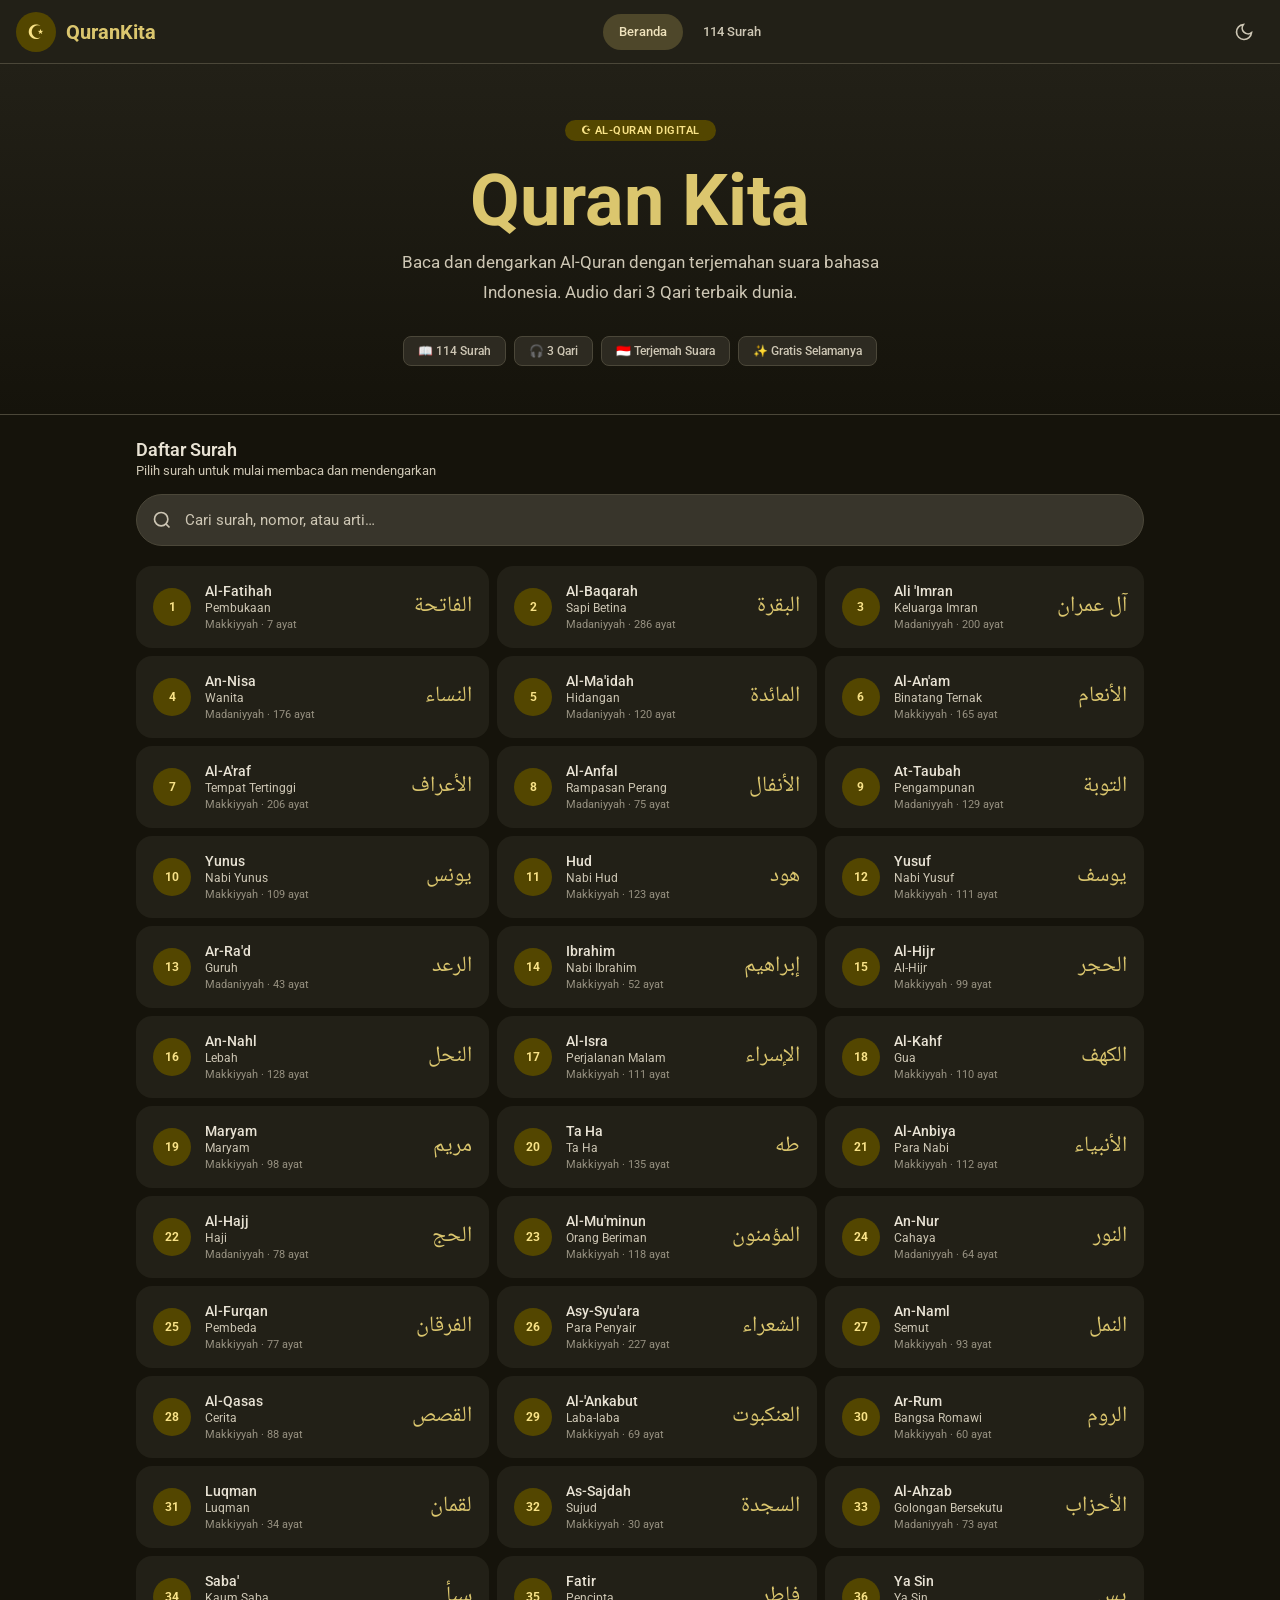
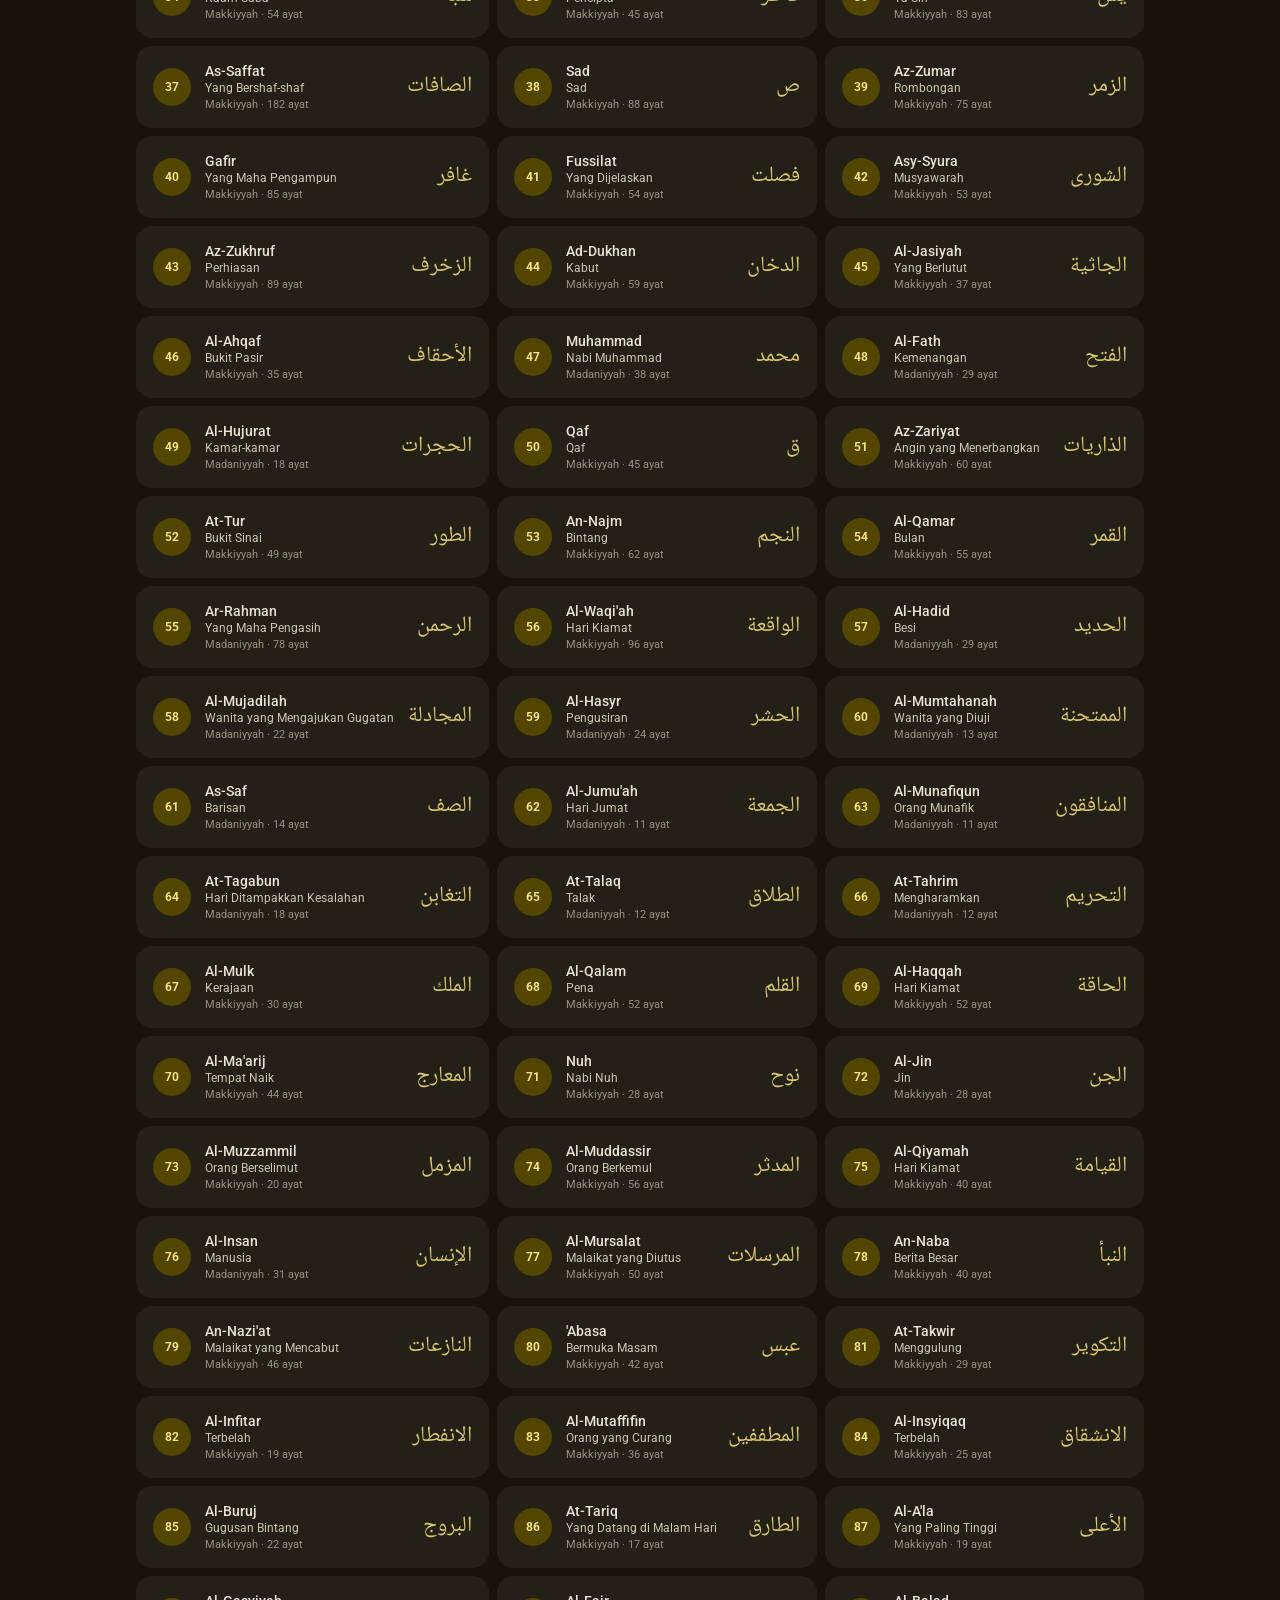
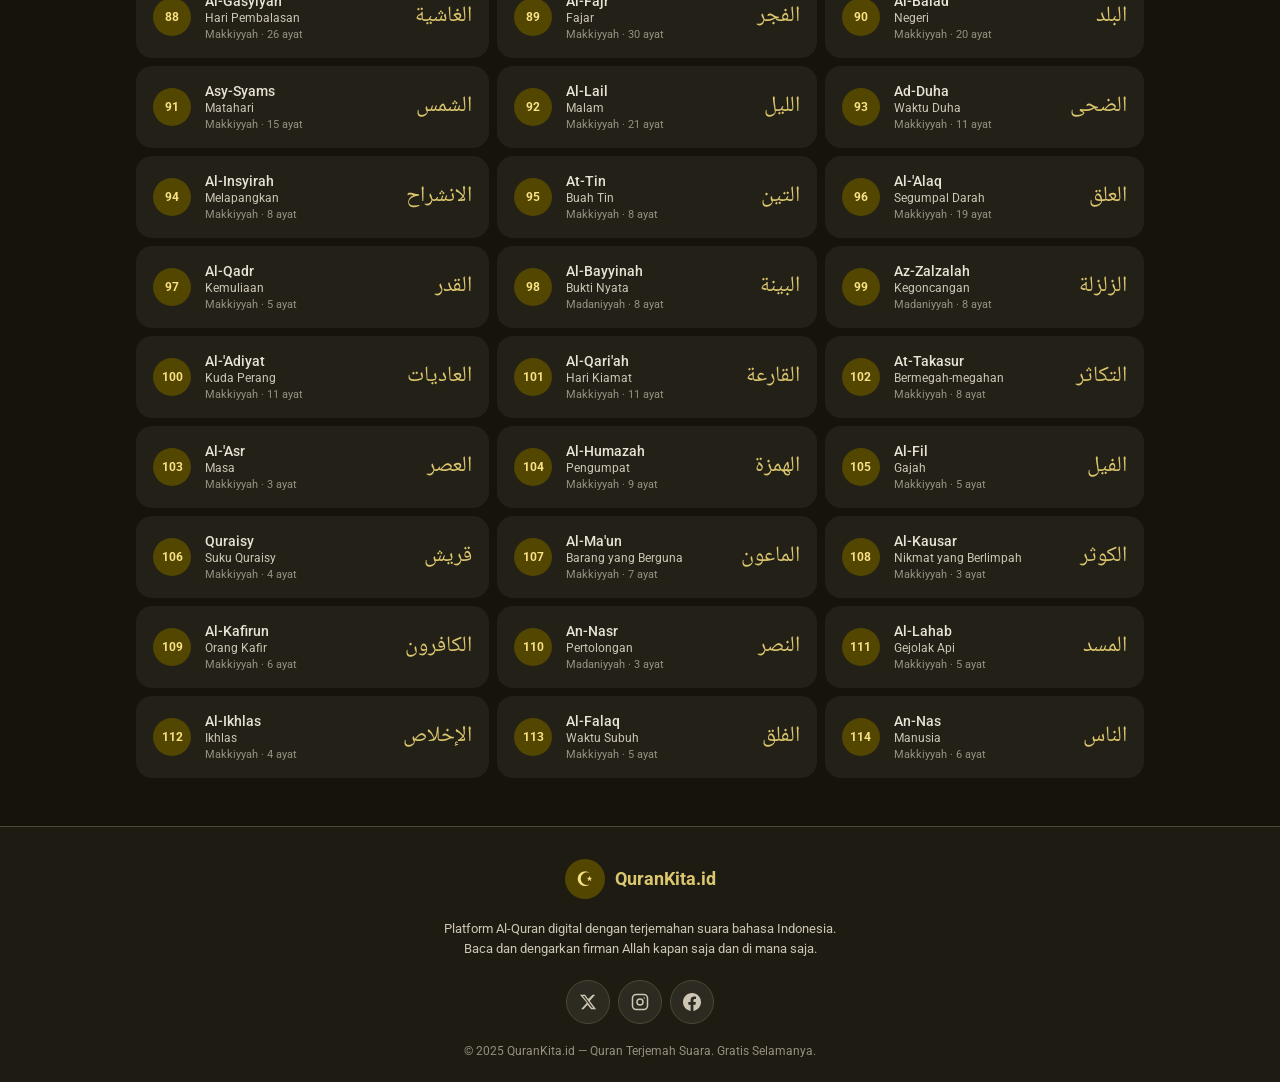
==== commit cbcd1671: "commit" ====
--- a/index.html
+++ b/index.html
@@ -1,963 +1,143 @@
 <!DOCTYPE html>
 <html lang="id">
 <head>
-<meta charset="UTF-8"/>
-<meta name="viewport" content="width=device-width,initial-scale=1,viewport-fit=cover"/>
-<meta name="theme-color" content="#1C1B1F" id="themeColor"/>
-<meta name="description" content="Quran Kita — Al-Quran Digital Terjemah Suara Bahasa Indonesia"/>
-<title>QuranKita.id</title>
-<link rel="preconnect" href="https://fonts.googleapis.com">
-<link rel="preconnect" href="https://fonts.gstatic.com" crossorigin>
-<link href="https://fonts.googleapis.com/css2?family=Scheherazade+New:wght@400;500;600;700&display=swap" rel="stylesheet">
-<style>
-/* ── MD3 TOKENS ── */
+  <meta charset="UTF-8"/>
+  <meta name="viewport" content="width=device-width, initial-scale=1, viewport-fit=cover"/>
+  <meta name="theme-color" content="#150F0B" id="themeColor"/>
+  <meta name="description" content="QuranKita.id — Al-Quran Digital dengan Terjemahan Suara Bahasa Indonesia. 114 Surah lengkap dari 3 Qari terbaik."/>
+  <title>QuranKita.id — Quran Terjemah Suara</title>
 
-:root{
-  --md-sys-color-primary: rgb(219 198 110);
-  --md-sys-color-surface-tint: rgb(219 198 110);
-  --md-sys-color-on-primary: rgb(58 48 0);
-  --md-sys-color-primary-container: rgb(83 70 0);
-  --md-sys-color-on-primary-container: rgb(248 226 135);
-  --md-sys-color-secondary: rgb(209 198 161);
-  --md-sys-color-on-secondary: rgb(54 48 22);
-  --md-sys-color-secondary-container: rgb(78 71 42);
-  --md-sys-color-on-secondary-container: rgb(238 226 188);
-  --md-sys-color-tertiary: rgb(169 208 179);
-  --md-sys-color-on-tertiary: rgb(20 55 35);
-  --md-sys-color-tertiary-container: rgb(44 78 56);
-  --md-sys-color-on-tertiary-container: rgb(197 236 206);
-  --md-sys-color-error: rgb(255 180 171);
-  --md-sys-color-on-error: rgb(105 0 5);
-  --md-sys-color-error-container: rgb(147 0 10);
-  --md-sys-color-on-error-container: rgb(255 218 214);
-  --md-sys-color-background: rgb(21 19 11);
-  --md-sys-color-on-background: rgb(232 226 212);
-  --md-sys-color-surface: rgb(21 19 11);
-  --md-sys-color-on-surface: rgb(232 226 212);
-  --md-sys-color-surface-variant: rgb(75 71 57);
-  --md-sys-color-on-surface-variant: rgb(205 198 180);
-  --md-sys-color-outline: rgb(150 144 128);
-  --md-sys-color-outline-variant: rgb(75 71 57);
-  --md-sys-color-shadow: rgb(0 0 0);
-  --md-sys-color-scrim: rgb(0 0 0);
-  --md-sys-color-inverse-surface: rgb(232 226 212);
-  --md-sys-color-inverse-on-surface: rgb(51 48 39);
-  --md-sys-color-inverse-primary: rgb(109 94 15);
-  --md-sys-color-primary-fixed: rgb(248 226 135);
-  --md-sys-color-on-primary-fixed: rgb(34 27 0);
-  --md-sys-color-primary-fixed-dim: rgb(219 198 110);
-  --md-sys-color-on-primary-fixed-variant: rgb(83 70 0);
-  --md-sys-color-secondary-fixed: rgb(238 226 188);
-  --md-sys-color-on-secondary-fixed: rgb(33 27 4);
-  --md-sys-color-secondary-fixed-dim: rgb(209 198 161);
-  --md-sys-color-on-secondary-fixed-variant: rgb(78 71 42);
-  --md-sys-color-tertiary-fixed: rgb(197 236 206);
-  --md-sys-color-on-tertiary-fixed: rgb(0 33 15);
-  --md-sys-color-tertiary-fixed-dim: rgb(169 208 179);
-  --md-sys-color-on-tertiary-fixed-variant: rgb(44 78 56);
-  --md-sys-color-surface-dim: rgb(21 19 11);
-  --md-sys-color-surface-bright: rgb(60 57 48);
-  --md-sys-color-surface-container-lowest: rgb(16 14 7);
-  --md-sys-color-surface-container-low: rgb(30 27 19);
-  --md-sys-color-surface-container: rgb(34 32 23);
-  --md-sys-color-surface-container-high: rgb(45 42 33);
-  --md-sys-color-surface-container-highest: rgb(56 53 43);
-  --md-sys-elevation-1:0 1px 2px rgba(0,0,0,.3),0 1px 3px 1px rgba(0,0,0,.15);
-  --md-sys-elevation-2:0 1px 2px rgba(0,0,0,.3),0 2px 6px 2px rgba(0,0,0,.15);
-  --md-sys-elevation-3:0 4px 8px 3px rgba(0,0,0,.15),0 1px 3px rgba(0,0,0,.3);
-  --nav-h:64px;
-  --player-h:80px;
-  --safe-b:env(safe-area-inset-bottom,0px);
-  --font:'Roboto',sans-serif;
-  --font-arab:'Scheherazade New',serif;
-  --shape-sm:8px;
-  --shape-md:12px;
-  --shape-lg:16px;
-  --shape-xl:28px;
-}
-.light{
-  --md-sys-color-primary: rgb(109 94 15);
-  --md-sys-color-surface-tint: rgb(109 94 15);
-  --md-sys-color-on-primary: rgb(255 255 255);
-  --md-sys-color-primary-container: rgb(248 226 135);
-  --md-sys-color-on-primary-container: rgb(83 70 0);
-  --md-sys-color-secondary: rgb(102 94 64);
-  --md-sys-color-on-secondary: rgb(255 255 255);
-  --md-sys-color-secondary-container: rgb(238 226 188);
-  --md-sys-color-on-secondary-container: rgb(78 71 42);
-  --md-sys-color-tertiary: rgb(67 102 78);
-  --md-sys-color-on-tertiary: rgb(255 255 255);
-  --md-sys-color-tertiary-container: rgb(197 236 206);
-  --md-sys-color-on-tertiary-container: rgb(44 78 56);
-  --md-sys-color-error: rgb(186 26 26);
-  --md-sys-color-on-error: rgb(255 255 255);
-  --md-sys-color-error-container: rgb(255 218 214);
-  --md-sys-color-on-error-container: rgb(147 0 10);
-  --md-sys-color-background: rgb(255 249 238);
-  --md-sys-color-on-background: rgb(30 27 19);
-  --md-sys-color-surface: rgb(255 249 238);
-  --md-sys-color-on-surface: rgb(30 27 19);
-  --md-sys-color-surface-variant: rgb(234 226 208);
-  --md-sys-color-on-surface-variant: rgb(75 71 57);
-  --md-sys-color-outline: rgb(124 119 103);
-  --md-sys-color-outline-variant: rgb(205 198 180);
-  --md-sys-color-shadow: rgb(0 0 0);
-  --md-sys-color-scrim: rgb(0 0 0);
-  --md-sys-color-inverse-surface: rgb(51 48 39);
-  --md-sys-color-inverse-on-surface: rgb(247 240 226);
-  --md-sys-color-inverse-primary: rgb(219 198 110);
-  --md-sys-color-primary-fixed: rgb(248 226 135);
-  --md-sys-color-on-primary-fixed: rgb(34 27 0);
-  --md-sys-color-primary-fixed-dim: rgb(219 198 110);
-  --md-sys-color-on-primary-fixed-variant: rgb(83 70 0);
-  --md-sys-color-secondary-fixed: rgb(238 226 188);
-  --md-sys-color-on-secondary-fixed: rgb(33 27 4);
-  --md-sys-color-secondary-fixed-dim: rgb(209 198 161);
-  --md-sys-color-on-secondary-fixed-variant: rgb(78 71 42);
-  --md-sys-color-tertiary-fixed: rgb(197 236 206);
-  --md-sys-color-on-tertiary-fixed: rgb(0 33 15);
-  --md-sys-color-tertiary-fixed-dim: rgb(169 208 179);
-  --md-sys-color-on-tertiary-fixed-variant: rgb(44 78 56);
-  --md-sys-color-surface-dim: rgb(224 217 204);
-  --md-sys-color-surface-bright: rgb(255 249 238);
-  --md-sys-color-surface-container-lowest: rgb(255 255 255);
-  --md-sys-color-surface-container-low: rgb(250 243 229);
-  --md-sys-color-surface-container: rgb(244 237 223);
-  --md-sys-color-surface-container-high: rgb(238 232 218);
-  --md-sys-color-surface-container-highest: rgb(232 226 212);
-}
-*,*::before,*::after{box-sizing:border-box;margin:0;padding:0}
-html{scroll-behavior:smooth}
-body{
-  background:var(--md-sys-color-surface);
-  color:var(--md-sys-color-on-surface);
-  font-family:var(--font);font-size:14px;
-  min-height:100dvh;overflow-x:hidden;
-  transition:background .2s,color .2s;
-}
-::-webkit-scrollbar{width:4px}
-::-webkit-scrollbar-thumb{background:var(--md-sys-color-outline-variant);border-radius:2px}
+  <!-- Preconnect -->
+  <link rel="preconnect" href="https://fonts.googleapis.com"/>
+  <link rel="preconnect" href="https://fonts.gstatic.com" crossorigin/>
+  <link rel="preconnect" href="https://api.alquran.cloud"/>
 
-/* ── TYPOGRAPHY ── */
-.display-sm{font-size:36px;font-weight:400;line-height:44px;letter-spacing:0}
-.headline-lg{font-size:32px;font-weight:400;line-height:40px}
-.headline-md{font-size:28px;font-weight:400;line-height:36px}
-.title-lg{font-size:22px;font-weight:500;line-height:28px}
-.title-md{font-size:16px;font-weight:500;line-height:24px;letter-spacing:.15px}
-.title-sm{font-size:14px;font-weight:500;line-height:20px;letter-spacing:.1px}
-.body-lg{font-size:16px;font-weight:400;line-height:24px;letter-spacing:.5px}
-.body-md{font-size:14px;font-weight:400;line-height:20px;letter-spacing:.25px}
-.label-lg{font-size:14px;font-weight:500;line-height:20px;letter-spacing:.1px}
-.label-md{font-size:12px;font-weight:500;line-height:16px;letter-spacing:.5px}
-.label-sm{font-size:11px;font-weight:500;line-height:16px;letter-spacing:.5px}
+  <!-- Fonts -->
+  <link href="https://fonts.googleapis.com/css2?family=Noto+Naskh+Arabic:wght@400;700&family=Roboto:wght@400;500;700&display=swap" rel="stylesheet"/>
 
-/* ── TOP APP BAR ── */
-.top-bar{
-  position:fixed;top:0;left:0;right:0;z-index:100;
-  height:var(--nav-h);
-  display:flex;align-items:center;justify-content:space-between;
-  padding:0 16px;
-  background:var(--md-sys-color-surface-container);
-  border-bottom:1px solid var(--md-sys-color-outline-variant);
-  transition:background .2s,box-shadow .2s;
-}
-.top-bar.scrolled{box-shadow:var(--md-sys-elevation-2);}
-.bar-leading{display:flex;align-items:center;gap:8px;cursor:pointer;user-select:none;}
-.bar-logo{
-  width:40px;height:40px;border-radius:50%;
-  background:var(--md-sys-color-primary-container);
-  display:flex;align-items:center;justify-content:center;
-  font-size:20px;flex-shrink:0;
-}
-.bar-title{font-size:22px;font-weight:700;color:var(--md-sys-color-primary);}
-.bar-trail{display:flex;align-items:center;gap:4px;}
-.icon-btn{
-  width:48px;height:48px;border-radius:50%;border:none;
-  background:transparent;cursor:pointer;
-  display:flex;align-items:center;justify-content:center;
-  color:var(--md-sys-color-on-surface-variant);
-  transition:background .15s;position:relative;overflow:hidden;
-}
-.icon-btn:hover{background:color-mix(in srgb,var(--md-sys-color-on-surface) 8%,transparent);}
-.icon-btn:active{background:color-mix(in srgb,var(--md-sys-color-on-surface) 12%,transparent);}
-
-/* NAV TABS */
-.nav-tabs{display:flex;align-items:center;gap:4px;}
-.nav-tab{
-  height:40px;padding:0 20px;border-radius:20px;border:none;
-  background:transparent;cursor:pointer;
-  font-family:var(--font);font-size:14px;font-weight:500;
-  color:var(--md-sys-color-on-surface-variant);
-  transition:all .15s;white-space:nowrap;
-}
-.nav-tab:hover{background:color-mix(in srgb,var(--md-sys-color-on-surface) 8%,transparent);}
-.nav-tab.active{
-  background:var(--md-sys-color-secondary-container,var(--md-sys-color-primary-container));
-  color:var(--md-sys-color-on-primary-container);
-}
-
-/* ── PAGE ── */
-.page{padding-top:var(--nav-h);}
-
-/* ── HERO ── */
-.hero{
-  background:linear-gradient(160deg,var(--md-sys-color-surface-container) 0%,var(--md-sys-color-surface) 100%);
-  padding:56px 24px 48px;
-  text-align:center;border-bottom:1px solid var(--md-sys-color-outline-variant);
-}
-.hero-eyebrow{
-  display:inline-flex;align-items:center;gap:6px;
-  background:var(--md-sys-color-gold-container);
-  color:var(--md-sys-color-gold);
-  border-radius:20px;padding:4px 16px;
-  font-size:12px;font-weight:600;letter-spacing:.5px;text-transform:uppercase;
-  margin-bottom:20px;
-}
-.hero-title{
-  font-size:clamp(40px,7vw,72px);font-weight:700;
-  color:var(--md-sys-color-primary);
-  line-height:1.1;margin-bottom:8px;
-}
-.hero-subtitle{
-  font-size:clamp(14px,2vw,18px);
-  color:var(--md-sys-color-on-surface-variant);
-  max-width:500px;margin:0 auto 32px;line-height:1.75;
-}
-.hero-chips{display:flex;gap:8px;flex-wrap:wrap;justify-content:center;}
-.chip{
-  height:32px;padding:0 16px;border-radius:8px;
-  background:var(--md-sys-color-surface-container-high);
-  border:1px solid var(--md-sys-color-outline-variant);
-  color:var(--md-sys-color-on-surface-variant);
-  font-size:12px;font-weight:500;display:inline-flex;align-items:center;gap:6px;
-}
-
-/* ── CONTENT ── */
-.content{max-width:1040px;margin:0 auto;padding:24px 16px calc(var(--player-h) + var(--safe-b) + 32px);}
-
-/* Search bar MD3 */
-.search-field{
-  position:relative;margin-bottom:24px;
-}
-.search-field svg{position:absolute;left:16px;top:50%;transform:translateY(-50%);color:var(--md-sys-color-on-surface-variant);}
-.search-input{
-  width:100%;height:56px;padding:0 16px 0 52px;
-  background:var(--md-sys-color-surface-container-highest);
-  border:none;border-radius:28px;
-  color:var(--md-sys-color-on-surface);
-  font-family:var(--font);font-size:16px;outline:none;
-  transition:background .15s;
-}
-.search-input:focus{background:var(--md-sys-color-surface-container-high);outline:2px solid var(--md-sys-color-primary);}
-.search-input::placeholder{color:var(--md-sys-color-on-surface-variant);}
-.search-label{font-size:13px;color:var(--md-sys-color-on-surface-variant);margin-bottom:10px;padding-left:4px;}
-
-/* Section head */
-.section-head{margin-bottom:16px;}
-.section-head h2{font-size:20px;font-weight:500;color:var(--md-sys-color-on-surface);}
-.section-head p{font-size:13px;color:var(--md-sys-color-on-surface-variant);margin-top:2px;}
-
-/* ── SURAH GRID ── */
-.surah-grid{display:grid;grid-template-columns:repeat(3,1fr);gap:8px;}
-@media(max-width:800px){.surah-grid{grid-template-columns:repeat(2,1fr);}}
-@media(max-width:520px){.surah-grid{grid-template-columns:1fr;}}
-
-/* MD3 Card */
-.surah-card{
-  background:var(--md-sys-color-surface-container);
-  border-radius:var(--shape-lg);
-  padding:16px;cursor:pointer;
-  display:flex;align-items:center;gap:14px;
-  border:1px solid transparent;
-  transition:all .15s;position:relative;overflow:hidden;
-  min-height:80px;
-}
-.surah-card:hover{
-  background:var(--md-sys-color-surface-container-high);
-  border-color:var(--md-sys-color-primary);
-  box-shadow:var(--md-sys-elevation-1);
-}
-.surah-card:active{background:var(--md-sys-color-surface-container-highest);}
-
-/* Number badge */
-.card-num{
-  width:40px;height:40px;border-radius:50%;flex-shrink:0;
-  background:var(--md-sys-color-primary-container);
-  color:var(--md-sys-color-on-primary-container);
-  display:flex;align-items:center;justify-content:center;
-  font-size:13px;font-weight:700;
-}
-.card-body{flex:1;min-width:0;}
-.card-name{font-size:15px;font-weight:500;color:var(--md-sys-color-on-surface);margin-bottom:2px;}
-.card-arti{font-size:12px;color:var(--md-sys-color-on-surface-variant);white-space:nowrap;overflow:hidden;text-overflow:ellipsis;}
-.card-meta{font-size:11px;color:var(--md-sys-color-outline);margin-top:4px;}
-.card-arabic{font-family:var(--font-arab);font-size:22px;color:var(--md-sys-color-primary);flex-shrink:0;line-height:1.4;}
-
-/* ── SURAH PAGE ── */
-#pageSurah{display:none;}
-.surah-page{padding-top:var(--nav-h);min-height:100dvh;}
-
-/* Surah top bar (sticky) */
-.surah-top{
-  position:sticky;top:var(--nav-h);z-index:90;
-  background:var(--md-sys-color-surface-container);
-  border-bottom:1px solid var(--md-sys-color-outline-variant);
-  padding:12px 16px;
-}
-.surah-top-inner{max-width:800px;margin:0 auto;}
-.back-btn{
-  display:inline-flex;align-items:center;gap:6px;
-  background:none;border:none;cursor:pointer;
-  color:var(--md-sys-color-on-surface-variant);
-  font-family:var(--font);font-size:13px;padding:8px 0;
-  transition:color .15s;margin-bottom:8px;
-}
-.back-btn:hover{color:var(--md-sys-color-primary);}
-.surah-info{display:flex;align-items:center;justify-content:space-between;gap:12px;flex-wrap:wrap;}
-.surah-info-left h1{font-size:20px;font-weight:600;color:var(--md-sys-color-on-surface);}
-.surah-info-left .meta{font-size:12px;color:var(--md-sys-color-on-surface-variant);margin-top:2px;}
-.surah-info-right{display:flex;align-items:center;gap:8px;flex-wrap:wrap;}
-
-/* MD3 Filled tonal button */
-.btn-tonal{
-  height:40px;padding:0 24px;border-radius:20px;border:none;cursor:pointer;
-  background:var(--md-sys-color-primary-container);
-  color:var(--md-sys-color-on-primary-container);
-  font-family:var(--font);font-size:14px;font-weight:500;
-  display:inline-flex;align-items:center;gap:8px;
-  transition:all .15s;white-space:nowrap;
-}
-.btn-tonal:hover{box-shadow:var(--md-sys-elevation-1);}
-
-/* MD3 Outlined button */
-.btn-outlined{
-  height:40px;padding:0 24px;border-radius:20px;cursor:pointer;
-  background:transparent;
-  border:1px solid var(--md-sys-color-outline);
-  color:var(--md-sys-color-primary);
-  font-family:var(--font);font-size:14px;font-weight:500;
-  display:inline-flex;align-items:center;gap:8px;
-  transition:all .15s;white-space:nowrap;
-}
-.btn-outlined:hover{background:var(--md-sys-color-gold-container);}
-
-/* Qari select MD3 */
-.select-wrap{position:relative;}
-.qari-sel{
-  height:40px;padding:0 36px 0 16px;border-radius:20px;
-  background:var(--md-sys-color-surface-container-high);
-  border:1px solid var(--md-sys-color-outline-variant);
-  color:var(--md-sys-color-on-surface);
-  font-family:var(--font);font-size:13px;cursor:pointer;
-  outline:none;appearance:none;min-width:190px;transition:border-color .15s;
-}
-.qari-sel:focus{border-color:var(--md-sys-color-primary);}
-.sel-arrow{position:absolute;right:10px;top:50%;transform:translateY(-50%);pointer-events:none;color:var(--md-sys-color-on-surface-variant);}
-
-/* Bismillah */
-.bismillah{
-  text-align:center;padding:28px 16px 8px;
-  font-family:var(--font-arab);font-size:32px;
-  color:var(--md-sys-color-gold);line-height:1.8;
-  max-width:800px;margin:0 auto;
-}
-
-/* Ayat list */
-.ayat-list{max-width:800px;margin:0 auto;padding:12px 16px calc(var(--player-h) + var(--safe-b) + 40px);}
-
-.ayat-row{
-  background:var(--md-sys-color-surface-container);
-  border-radius:var(--shape-lg);
-  padding:20px 16px;margin-bottom:8px;cursor:pointer;
-  border:1px solid transparent;
-  transition:all .15s;
-}
-.ayat-row:hover{
-  background:var(--md-sys-color-surface-container-high);
-  border-color:var(--md-sys-color-outline-variant);
-}
-.ayat-row.playing{
-  background:var(--md-sys-color-gold-container);
-  border-color:var(--md-sys-color-gold);
-}
-.ayat-head{display:flex;align-items:center;justify-content:space-between;margin-bottom:16px;}
-.ayat-num{
-  width:36px;height:36px;border-radius:50%;
-  background:var(--md-sys-color-surface-container-high);
-  border:1px solid var(--md-sys-color-outline-variant);
-  display:flex;align-items:center;justify-content:center;
-  font-size:12px;font-weight:600;color:var(--md-sys-color-on-surface-variant);
-  flex-shrink:0;
-}
-.ayat-row.playing .ayat-num{
-  background:var(--md-sys-color-gold);
-  color:var(--md-sys-color-surface);
-  border-color:transparent;
-}
-.ayat-actions{display:flex;gap:4px;opacity:0;transition:opacity .15s;}
-.ayat-row:hover .ayat-actions,.ayat-row.playing .ayat-actions{opacity:1;}
-.ayat-play-btn{
-  width:36px;height:36px;border-radius:50%;border:none;cursor:pointer;
-  background:var(--md-sys-color-primary);
-  color:var(--md-sys-color-on-primary);
-  display:flex;align-items:center;justify-content:center;
-  transition:all .15s;
-}
-.ayat-play-btn:hover{box-shadow:var(--md-sys-elevation-1);}
-.ayat-arabic{
-  font-family:var(--font-arab);
-  font-size:clamp(22px,3vw,28px);
-  line-height:2.1;
-  color:var(--md-sys-color-on-surface);
-  text-align:right;direction:rtl;margin-bottom:16px;
-}
-.ayat-row.playing .ayat-arabic{color:var(--md-sys-color-gold);}
-.ayat-divider{height:1px;background:var(--md-sys-color-outline-variant);margin-bottom:12px;opacity:.5;}
-.ayat-terj{font-size:15px;line-height:1.75;color:var(--md-sys-color-on-surface-variant);}
-.ayat-row.playing .ayat-terj{color:var(--md-sys-color-on-surface);}
-
-/* Playing indicator */
-.now-playing{
-  display:none;align-items:center;gap:8px;
-  margin-top:12px;font-size:11px;font-weight:600;
-  letter-spacing:.5px;text-transform:uppercase;
-  color:var(--md-sys-color-gold);
-}
-.ayat-row.playing .now-playing{display:flex;}
-.bars{display:flex;gap:2px;align-items:flex-end;height:12px;}
-.bars span{width:3px;border-radius:2px;background:var(--md-sys-color-gold);animation:bar .7s ease-in-out infinite alternate;}
-.bars span:nth-child(1){height:4px;animation-delay:0s}
-.bars span:nth-child(2){height:11px;animation-delay:.15s}
-.bars span:nth-child(3){height:7px;animation-delay:.3s}
-.bars span:nth-child(4){height:9px;animation-delay:.08s}
-@keyframes bar{to{transform:scaleY(.2)}}
-
-/* ── PLAYER BAR ── */
-.player{
-  position:fixed;bottom:0;left:0;right:0;z-index:200;
-  background:var(--md-sys-color-surface-container-high);
-  border-top:1px solid var(--md-sys-color-outline-variant);
-  padding:0 16px;padding-bottom:var(--safe-b);
-  height:calc(var(--player-h) + var(--safe-b));
-  display:flex;align-items:center;gap:12px;
-  box-shadow:var(--md-sys-elevation-3);
-}
-.pl-info{display:flex;align-items:center;gap:12px;flex:0 0 200px;min-width:0;}
-.pl-thumb{
-  width:44px;height:44px;border-radius:var(--shape-sm);flex-shrink:0;
-  background:var(--md-sys-color-primary-container);
-  display:flex;align-items:center;justify-content:center;
-  font-family:var(--font-arab);font-size:18px;
-  color:var(--md-sys-color-primary);
-}
-.pl-text{min-width:0;}
-.pl-ar{font-family:var(--font-arab);font-size:14px;color:var(--md-sys-color-on-surface);white-space:nowrap;overflow:hidden;text-overflow:ellipsis;}
-.pl-sub{font-size:11px;color:var(--md-sys-color-on-surface-variant);margin-top:2px;white-space:nowrap;overflow:hidden;text-overflow:ellipsis;}
-.pl-center{flex:1;display:flex;flex-direction:column;align-items:center;gap:4px;}
-.pl-controls{display:flex;align-items:center;gap:4px;}
-.pctrl{
-  width:40px;height:40px;border-radius:50%;border:none;cursor:pointer;
-  background:transparent;color:var(--md-sys-color-on-surface-variant);
-  display:flex;align-items:center;justify-content:center;
-  transition:background .15s;
-}
-.pctrl:hover{background:color-mix(in srgb,var(--md-sys-color-on-surface) 8%,transparent);}
-.pctrl.play-btn{
-  width:48px;height:48px;
-  background:var(--md-sys-color-primary);
-  color:var(--md-sys-color-on-primary);
-  border-radius:50%;
-}
-.pctrl.play-btn:hover{box-shadow:var(--md-sys-elevation-2);}
-.pl-progress{display:flex;align-items:center;gap:8px;width:100%;max-width:440px;}
-.p-time{font-size:11px;color:var(--md-sys-color-on-surface-variant);min-width:30px;text-align:center;}
-.p-track{
-  flex:1;height:4px;border-radius:2px;
-  background:var(--md-sys-color-surface-container-highest);
-  cursor:pointer;position:relative;
-}
-.p-fill{height:100%;background:var(--md-sys-color-primary);border-radius:2px;width:0%;transition:width .4s linear;}
-.pl-right{flex:0 0 160px;display:flex;align-items:center;justify-content:flex-end;gap:8px;}
-.phase-badge{
-  font-size:11px;font-weight:600;letter-spacing:.4px;text-transform:uppercase;
-  padding:4px 10px;border-radius:20px;white-space:nowrap;
-}
-.phase-badge.arab{background:var(--md-sys-color-gold-container);color:var(--md-sys-color-gold);}
-.phase-badge.terjemah{background:rgba(100,180,255,.1);color:#8AB4F8;}
-.phase-badge.idle{background:var(--md-sys-color-surface-container-highest);color:var(--md-sys-color-on-surface-variant);}
-
-/* ── LOADING ── */
-.loading{display:flex;flex-direction:column;align-items:center;justify-content:center;min-height:240px;gap:12px;color:var(--md-sys-color-on-surface-variant);}
-.spinner{width:32px;height:32px;border:3px solid var(--md-sys-color-outline-variant);border-top-color:var(--md-sys-color-primary);border-radius:50%;animation:spin .7s linear infinite;}
-@keyframes spin{to{transform:rotate(360deg)}}
-
-/* ── RESPONSIVE ── */
-@media(max-width:640px){
-  .nav-tabs{display:none;}
-  .hero{padding:36px 16px 32px;}
-  .hero-title{font-size:clamp(36px,10vw,60px);}
-  .surah-top{padding:10px 16px;}
-  .surah-info{flex-direction:column;align-items:flex-start;}
-  .surah-info-right{width:100%;}
-  .qari-sel{flex:1;min-width:0;}
-  .player{padding:0 10px;padding-bottom:var(--safe-b);gap:6px;}
-  .pl-info{flex:0 0 auto;max-width:120px;}
-  .pl-right{display:none;}
-}
-@media(max-width:400px){
-  .surah-grid{grid-template-columns:1fr;}
-}
-</style>
+  <!-- CSS -->
+  <link rel="stylesheet" href="./css/theme.css"/>
+  <link rel="stylesheet" href="./css/main.css"/>
 </head>
 <body>
 
 <!-- TOP APP BAR -->
-<header class="top-bar" id="topBar">
-  <div class="bar-leading" onclick="goHome()">
-    <div class="bar-logo">☪</div>
-    <span class="bar-title">QuranKita.id</span>
-  </div>
-  <nav class="nav-tabs" id="navTabs">
-    <button class="nav-tab active" onclick="goHome()">Beranda</button>
-    <button class="nav-tab" onclick="scrollToSurah()">114 Surah</button>
+<header class="top-bar" id="topBar" role="banner">
+  <a class="bar-brand" href="./index.html" aria-label="QuranKita Beranda">
+    <div class="bar-icon" aria-hidden="true">☪</div>
+    <span class="bar-title">QuranKita</span>
+  </a>
+  <nav class="nav-tabs" aria-label="Navigasi utama">
+    <button class="nav-tab active" aria-current="page">Beranda</button>
+    <button class="nav-tab" id="btnSurahList">114 Surah</button>
   </nav>
-  <div class="bar-trail">
-    <button class="icon-btn" id="themeBtn" onclick="toggleTheme()" title="Ganti tema" aria-label="Ganti tema">
-      <svg id="iMoon" width="20" height="20" viewBox="0 0 24 24" fill="none" stroke="currentColor" stroke-width="2"><path d="M21 12.79A9 9 0 1 1 11.21 3 7 7 0 0 0 21 12.79z"/></svg>
-      <svg id="iSun" width="20" height="20" viewBox="0 0 24 24" fill="none" stroke="currentColor" stroke-width="2" style="display:none"><circle cx="12" cy="12" r="5"/><line x1="12" y1="1" x2="12" y2="3"/><line x1="12" y1="21" x2="12" y2="23"/><line x1="4.22" y1="4.22" x2="5.64" y2="5.64"/><line x1="18.36" y1="18.36" x2="19.78" y2="19.78"/><line x1="1" y1="12" x2="3" y2="12"/><line x1="21" y1="12" x2="23" y2="12"/><line x1="4.22" y1="19.78" x2="5.64" y2="18.36"/><line x1="18.36" y1="5.64" x2="19.78" y2="4.22"/></svg>
-    </button>
-  </div>
+  <button class="icon-btn" id="themeBtn" aria-label="Ganti tema">
+    <svg id="iMoon" width="20" height="20" viewBox="0 0 24 24" fill="none" stroke="currentColor" stroke-width="2" aria-hidden="true">
+      <path d="M21 12.79A9 9 0 1 1 11.21 3 7 7 0 0 0 21 12.79z"/>
+    </svg>
+    <svg id="iSun" width="20" height="20" viewBox="0 0 24 24" fill="none" stroke="currentColor" stroke-width="2" style="display:none" aria-hidden="true">
+      <circle cx="12" cy="12" r="5"/>
+      <line x1="12" y1="1" x2="12" y2="3"/><line x1="12" y1="21" x2="12" y2="23"/>
+      <line x1="4.22" y1="4.22" x2="5.64" y2="5.64"/><line x1="18.36" y1="18.36" x2="19.78" y2="19.78"/>
+      <line x1="1" y1="12" x2="3" y2="12"/><line x1="21" y1="12" x2="23" y2="12"/>
+      <line x1="4.22" y1="19.78" x2="5.64" y2="18.36"/><line x1="18.36" y1="5.64" x2="19.78" y2="4.22"/>
+    </svg>
+  </button>
 </header>
 
-<!-- HOME PAGE -->
-<div id="pageHome" class="page">
-  <section class="hero">
-    <div class="hero-eyebrow">☪ Al-Quran Digital</div>
-    <h1 class="hero-title">Quran Kita</h1>
-    <p class="hero-subtitle">Baca, dengarkan, dan hayati Al-Quran dengan terjemahan suara bahasa Indonesia. Audio dari Qari terbaik dunia.</p>
-    <div class="hero-chips">
+<!-- MAIN -->
+<main style="padding-top:var(--nav-h)">
+
+  <!-- HERO -->
+  <section class="hero" aria-labelledby="heroTitle">
+    <div class="hero-badge" aria-hidden="true">☪ Al-Quran Digital</div>
+    <h1 class="hero-title" id="heroTitle">Quran Kita</h1>
+    <p class="hero-sub">Baca dan dengarkan Al-Quran dengan terjemahan suara bahasa Indonesia. Audio dari 3 Qari terbaik dunia.</p>
+    <div class="hero-chips" aria-label="Fitur unggulan">
       <span class="chip">📖 114 Surah</span>
-      <span class="chip">🎧 4 Qari</span>
+      <span class="chip">🎧 3 Qari</span>
       <span class="chip">🇮🇩 Terjemah Suara</span>
       <span class="chip">✨ Gratis Selamanya</span>
     </div>
   </section>
 
-  <div class="content" id="surahSection">
-    <div class="section-head">
-      <h2>Daftar Surah</h2>
+  <!-- SURAH LIST -->
+  <section class="content" id="surahSection" aria-labelledby="surahTitle">
+    <div class="sec-head">
+      <h2 id="surahTitle">Daftar Surah</h2>
       <p>Pilih surah untuk mulai membaca dan mendengarkan</p>
     </div>
-    <div class="search-field">
-      <svg width="20" height="20" viewBox="0 0 24 24" fill="none" stroke="currentColor" stroke-width="2"><circle cx="11" cy="11" r="8"/><path d="m21 21-4.35-4.35"/></svg>
-      <input class="search-input" type="search" id="searchInp" placeholder="Cari surah, nomor, atau arti…" oninput="filterSurah()" autocomplete="off"/>
+
+    <!-- Search -->
+    <div class="search-field" role="search">
+      <svg width="20" height="20" viewBox="0 0 24 24" fill="none" stroke="currentColor" stroke-width="2" aria-hidden="true">
+        <circle cx="11" cy="11" r="8"/><path d="m21 21-4.35-4.35"/>
+      </svg>
+      <input
+        class="search-input"
+        type="search"
+        id="searchInp"
+        placeholder="Cari surah, nomor, atau arti…"
+        autocomplete="off"
+        aria-label="Cari surah"
+      />
     </div>
-    <div class="surah-grid" id="surahGrid">
-      <div class="loading"><div class="spinner"></div><span>Memuat…</span></div>
-    </div>
-  </div>
-</div>
 
-<!-- SURAH PAGE -->
-<div id="pageSurah">
-  <div class="surah-page">
-    <div class="surah-top" id="surahTop">
-      <div class="surah-top-inner">
-        <button class="back-btn" onclick="goHome()">
-          <svg width="16" height="16" viewBox="0 0 24 24" fill="none" stroke="currentColor" stroke-width="2"><path d="m15 18-6-6 6-6"/></svg>
-          Daftar Surah
-        </button>
-        <div class="surah-info">
-          <div class="surah-info-left">
-            <h1 id="hdrName">—</h1>
-            <div class="meta" id="hdrMeta">—</div>
-          </div>
-          <div class="surah-info-right">
-            <div class="select-wrap">
-              <select class="qari-sel" id="qariSel" onchange="onQariChange()">
-                <option value="01">Mishary Alafasy</option>
-                <option value="02">Abdul Basit Murattal</option>
-                <option value="03">Mahmoud Al-Husary</option>
-                <option value="04">Muhammad Ayyub</option>
-              </select>
-              <svg class="sel-arrow" width="14" height="14" viewBox="0 0 24 24" fill="none" stroke="currentColor" stroke-width="2"><path d="m6 9 6 6 6-6"/></svg>
-            </div>
-            <button class="btn-tonal" onclick="playFromStart()">
-              <svg width="14" height="14" viewBox="0 0 24 24" fill="currentColor"><path d="M8 5v14l11-7z"/></svg>
-              Putar
-            </button>
-          </div>
-        </div>
+    <!-- Grid -->
+    <div class="surah-grid" id="surahGrid" role="list" aria-label="Daftar 114 surah">
+      <div class="loading" role="status" aria-label="Memuat surah">
+        <div class="spinner"></div>
+        <span>Memuat…</span>
       </div>
     </div>
+  </section>
 
-    <div class="bismillah" id="bismillahEl" style="display:none">بِسْمِ اللَّهِ الرَّحْمَٰنِ الرَّحِيمِ</div>
-    <div class="ayat-list" id="ayatWrap">
-      <div class="loading"><div class="spinner"></div><span>Memuat ayat…</span></div>
+</main>
+
+<!-- FOOTER -->
+<footer class="footer" role="contentinfo">
+  <div class="footer-inner">
+    <div class="footer-brand">
+      <div class="bar-icon" aria-hidden="true">☪</div>
+      <span class="footer-brand-name">QuranKita.id</span>
     </div>
+    <p class="footer-desc">Platform Al-Quran digital dengan terjemahan suara bahasa Indonesia. Baca dan dengarkan firman Allah kapan saja dan di mana saja.</p>
+
+    <!-- Social Media -->
+    <div class="footer-socials" aria-label="Media sosial">
+      <!-- X / Twitter -->
+      <a class="social-btn" href="#" aria-label="X (Twitter)" rel="noopener noreferrer" target="_blank">
+        <svg width="18" height="18" viewBox="0 0 24 24" fill="currentColor" aria-hidden="true">
+          <path d="M18.244 2.25h3.308l-7.227 8.26 8.502 11.24H16.17l-4.714-6.231-5.401 6.231H2.746l7.73-8.835L1.254 2.25H8.08l4.253 5.622 5.911-5.622Zm-1.161 17.52h1.833L7.084 4.126H5.117z"/>
+        </svg>
+      </a>
+      <!-- Instagram -->
+      <a class="social-btn" href="#" aria-label="Instagram" rel="noopener noreferrer" target="_blank">
+        <svg width="18" height="18" viewBox="0 0 24 24" fill="none" stroke="currentColor" stroke-width="2" aria-hidden="true">
+          <rect x="2" y="2" width="20" height="20" rx="5" ry="5"/>
+          <circle cx="12" cy="12" r="4"/>
+          <circle cx="17.5" cy="6.5" r="1" fill="currentColor" stroke="none"/>
+        </svg>
+      </a>
+      <!-- Facebook -->
+      <a class="social-btn" href="#" aria-label="Facebook" rel="noopener noreferrer" target="_blank">
+        <svg width="18" height="18" viewBox="0 0 24 24" fill="currentColor" aria-hidden="true">
+          <path d="M24 12.073c0-6.627-5.373-12-12-12s-12 5.373-12 12c0 5.99 4.388 10.954 10.125 11.854v-8.385H7.078v-3.47h3.047V9.43c0-3.007 1.792-4.669 4.533-4.669 1.312 0 2.686.235 2.686.235v2.953H15.83c-1.491 0-1.956.925-1.956 1.874v2.25h3.328l-.532 3.47h-2.796v8.385C19.612 23.027 24 18.062 24 12.073z"/>
+        </svg>
+      </a>
+    </div>
+
+    <p class="footer-copy">© 2025 QuranKita.id — Quran Terjemah Suara. Gratis Selamanya.</p>
   </div>
-</div>
+</footer>
 
-<!-- PLAYER BAR -->
-<div class="player">
-  <div class="pl-info">
-    <div class="pl-thumb" id="plThumb">☪</div>
-    <div class="pl-text">
-      <div class="pl-ar" id="plAr">—</div>
-      <div class="pl-sub" id="plSub">Pilih surah untuk mulai</div>
-    </div>
-  </div>
-  <div class="pl-center">
-    <div class="pl-controls">
-      <button class="pctrl" onclick="prevAyat()" title="Sebelumnya">
-        <svg width="20" height="20" viewBox="0 0 24 24" fill="currentColor"><path d="M6 6h2v12H6zm3.5 6 8.5 6V6z"/></svg>
-      </button>
-      <button class="pctrl play-btn" id="btnPlay" onclick="togglePlay()">
-        <svg id="iPlay" width="20" height="20" viewBox="0 0 24 24" fill="currentColor"><path d="M8 5v14l11-7z"/></svg>
-        <svg id="iPause" width="20" height="20" viewBox="0 0 24 24" fill="currentColor" style="display:none"><path d="M6 19h4V5H6v14zm8-14v14h4V5h-4z"/></svg>
-      </button>
-      <button class="pctrl" onclick="nextAyat()" title="Berikutnya">
-        <svg width="20" height="20" viewBox="0 0 24 24" fill="currentColor"><path d="M6 18l8.5-6L6 6v12zm2-8.14 4.72 3.43L8 16.85V9.86zM16 6h2v12h-2z"/></svg>
-      </button>
-    </div>
-    <div class="pl-progress">
-      <span class="p-time" id="pCur">0:00</span>
-      <div class="p-track" onclick="seekAudio(event)"><div class="p-fill" id="pFill"></div></div>
-      <span class="p-time" id="pDur">0:00</span>
-    </div>
-  </div>
-  <div class="pl-right">
-    <span class="phase-badge idle" id="phasePill">Siap</span>
-    <div style="display:flex;align-items:center;gap:6px;">
-      <svg width="14" height="14" viewBox="0 0 24 24" fill="none" stroke="currentColor" stroke-width="2" style="color:var(--md-sys-color-on-surface-variant)"><path d="M11 5 6 9H2v6h4l5 4V5zM19.07 4.93a10 10 0 0 1 0 14.14M15.54 8.46a5 5 0 0 1 0 7.07"/></svg>
-      <input type="range" style="width:72px;accent-color:var(--md-sys-color-primary);cursor:pointer" min="0" max="1" step="0.05" value="1" oninput="audio.volume=this.value"/>
-    </div>
-  </div>
-</div>
+<!-- JS -->
+<script src="./js/data.js" defer></script>
+<script src="./js/ui.js" defer></script>
+<script src="./js/app.js" defer></script>
+<script>
+  document.addEventListener('DOMContentLoaded', () => initHome());
+</script>
 
-<script>
-// ── SURAH DATA ──
-const SD=[
-  [1,"Al-Fatihah","الفاتحة",7,"Makkiyyah","Pembukaan"],
-  [2,"Al-Baqarah","البقرة",286,"Madaniyyah","Sapi Betina"],
-  [3,"Ali 'Imran","آل عمران",200,"Madaniyyah","Keluarga Imran"],
-  [4,"An-Nisa","النساء",176,"Madaniyyah","Wanita"],
-  [5,"Al-Ma'idah","المائدة",120,"Madaniyyah","Hidangan"],
-  [6,"Al-An'am","الأنعام",165,"Makkiyyah","Binatang Ternak"],
-  [7,"Al-A'raf","الأعراف",206,"Makkiyyah","Tempat Tertinggi"],
-  [8,"Al-Anfal","الأنفال",75,"Madaniyyah","Rampasan Perang"],
-  [9,"At-Taubah","التوبة",129,"Madaniyyah","Pengampunan"],
-  [10,"Yunus","يونس",109,"Makkiyyah","Nabi Yunus"],
-  [11,"Hud","هود",123,"Makkiyyah","Nabi Hud"],
-  [12,"Yusuf","يوسف",111,"Makkiyyah","Nabi Yusuf"],
-  [13,"Ar-Ra'd","الرعد",43,"Madaniyyah","Guruh"],
-  [14,"Ibrahim","إبراهيم",52,"Makkiyyah","Nabi Ibrahim"],
-  [15,"Al-Hijr","الحجر",99,"Makkiyyah","Al-Hijr"],
-  [16,"An-Nahl","النحل",128,"Makkiyyah","Lebah"],
-  [17,"Al-Isra","الإسراء",111,"Makkiyyah","Perjalanan Malam"],
-  [18,"Al-Kahf","الكهف",110,"Makkiyyah","Gua"],
-  [19,"Maryam","مريم",98,"Makkiyyah","Maryam"],
-  [20,"Ta Ha","طه",135,"Makkiyyah","Ta Ha"],
-  [21,"Al-Anbiya","الأنبياء",112,"Makkiyyah","Para Nabi"],
-  [22,"Al-Hajj","الحج",78,"Madaniyyah","Haji"],
-  [23,"Al-Mu'minun","المؤمنون",118,"Makkiyyah","Orang Beriman"],
-  [24,"An-Nur","النور",64,"Madaniyyah","Cahaya"],
-  [25,"Al-Furqan","الفرقان",77,"Makkiyyah","Pembeda"],
-  [26,"Asy-Syu'ara","الشعراء",227,"Makkiyyah","Para Penyair"],
-  [27,"An-Naml","النمل",93,"Makkiyyah","Semut"],
-  [28,"Al-Qasas","القصص",88,"Makkiyyah","Cerita"],
-  [29,"Al-'Ankabut","العنكبوت",69,"Makkiyyah","Laba-laba"],
-  [30,"Ar-Rum","الروم",60,"Makkiyyah","Bangsa Romawi"],
-  [31,"Luqman","لقمان",34,"Makkiyyah","Luqman"],
-  [32,"As-Sajdah","السجدة",30,"Makkiyyah","Sujud"],
-  [33,"Al-Ahzab","الأحزاب",73,"Madaniyyah","Golongan Bersekutu"],
-  [34,"Saba'","سبأ",54,"Makkiyyah","Kaum Saba"],
-  [35,"Fatir","فاطر",45,"Makkiyyah","Pencipta"],
-  [36,"Ya Sin","يس",83,"Makkiyyah","Ya Sin"],
-  [37,"As-Saffat","الصافات",182,"Makkiyyah","Yang Bershaf-shaf"],
-  [38,"Sad","ص",88,"Makkiyyah","Sad"],
-  [39,"Az-Zumar","الزمر",75,"Makkiyyah","Rombongan"],
-  [40,"Gafir","غافر",85,"Makkiyyah","Yang Maha Pengampun"],
-  [41,"Fussilat","فصلت",54,"Makkiyyah","Yang Dijelaskan"],
-  [42,"Asy-Syura","الشورى",53,"Makkiyyah","Musyawarah"],
-  [43,"Az-Zukhruf","الزخرف",89,"Makkiyyah","Perhiasan"],
-  [44,"Ad-Dukhan","الدخان",59,"Makkiyyah","Kabut"],
-  [45,"Al-Jasiyah","الجاثية",37,"Makkiyyah","Yang Berlutut"],
-  [46,"Al-Ahqaf","الأحقاف",35,"Makkiyyah","Bukit Pasir"],
-  [47,"Muhammad","محمد",38,"Madaniyyah","Nabi Muhammad"],
-  [48,"Al-Fath","الفتح",29,"Madaniyyah","Kemenangan"],
-  [49,"Al-Hujurat","الحجرات",18,"Madaniyyah","Kamar-kamar"],
-  [50,"Qaf","ق",45,"Makkiyyah","Qaf"],
-  [51,"Az-Zariyat","الذاريات",60,"Makkiyyah","Angin yang Menerbangkan"],
-  [52,"At-Tur","الطور",49,"Makkiyyah","Bukit Sinai"],
-  [53,"An-Najm","النجم",62,"Makkiyyah","Bintang"],
-  [54,"Al-Qamar","القمر",55,"Makkiyyah","Bulan"],
-  [55,"Ar-Rahman","الرحمن",78,"Madaniyyah","Yang Maha Pengasih"],
-  [56,"Al-Waqi'ah","الواقعة",96,"Makkiyyah","Hari Kiamat"],
-  [57,"Al-Hadid","الحديد",29,"Madaniyyah","Besi"],
-  [58,"Al-Mujadilah","المجادلة",22,"Madaniyyah","Wanita yang Mengajukan Gugatan"],
-  [59,"Al-Hasyr","الحشر",24,"Madaniyyah","Pengusiran"],
-  [60,"Al-Mumtahanah","الممتحنة",13,"Madaniyyah","Wanita yang Diuji"],
-  [61,"As-Saf","الصف",14,"Madaniyyah","Barisan"],
-  [62,"Al-Jumu'ah","الجمعة",11,"Madaniyyah","Hari Jumat"],
-  [63,"Al-Munafiqun","المنافقون",11,"Madaniyyah","Orang Munafik"],
-  [64,"At-Tagabun","التغابن",18,"Madaniyyah","Hari Ditampakkan Kesalahan"],
-  [65,"At-Talaq","الطلاق",12,"Madaniyyah","Talak"],
-  [66,"At-Tahrim","التحريم",12,"Madaniyyah","Mengharamkan"],
-  [67,"Al-Mulk","الملك",30,"Makkiyyah","Kerajaan"],
-  [68,"Al-Qalam","القلم",52,"Makkiyyah","Pena"],
-  [69,"Al-Haqqah","الحاقة",52,"Makkiyyah","Hari Kiamat"],
-  [70,"Al-Ma'arij","المعارج",44,"Makkiyyah","Tempat Naik"],
-  [71,"Nuh","نوح",28,"Makkiyyah","Nabi Nuh"],
-  [72,"Al-Jin","الجن",28,"Makkiyyah","Jin"],
-  [73,"Al-Muzzammil","المزمل",20,"Makkiyyah","Orang Berselimut"],
-  [74,"Al-Muddassir","المدثر",56,"Makkiyyah","Orang Berkemul"],
-  [75,"Al-Qiyamah","القيامة",40,"Makkiyyah","Hari Kiamat"],
-  [76,"Al-Insan","الإنسان",31,"Madaniyyah","Manusia"],
-  [77,"Al-Mursalat","المرسلات",50,"Makkiyyah","Malaikat yang Diutus"],
-  [78,"An-Naba","النبأ",40,"Makkiyyah","Berita Besar"],
-  [79,"An-Nazi'at","النازعات",46,"Makkiyyah","Malaikat yang Mencabut"],
-  [80,"'Abasa","عبس",42,"Makkiyyah","Bermuka Masam"],
-  [81,"At-Takwir","التكوير",29,"Makkiyyah","Menggulung"],
-  [82,"Al-Infitar","الانفطار",19,"Makkiyyah","Terbelah"],
-  [83,"Al-Mutaffifin","المطففين",36,"Makkiyyah","Orang yang Curang"],
-  [84,"Al-Insyiqaq","الانشقاق",25,"Makkiyyah","Terbelah"],
-  [85,"Al-Buruj","البروج",22,"Makkiyyah","Gugusan Bintang"],
-  [86,"At-Tariq","الطارق",17,"Makkiyyah","Yang Datang di Malam Hari"],
-  [87,"Al-A'la","الأعلى",19,"Makkiyyah","Yang Paling Tinggi"],
-  [88,"Al-Gasyiyah","الغاشية",26,"Makkiyyah","Hari Pembalasan"],
-  [89,"Al-Fajr","الفجر",30,"Makkiyyah","Fajar"],
-  [90,"Al-Balad","البلد",20,"Makkiyyah","Negeri"],
-  [91,"Asy-Syams","الشمس",15,"Makkiyyah","Matahari"],
-  [92,"Al-Lail","الليل",21,"Makkiyyah","Malam"],
-  [93,"Ad-Duha","الضحى",11,"Makkiyyah","Waktu Duha"],
-  [94,"Al-Insyirah","الانشراح",8,"Makkiyyah","Melapangkan"],
-  [95,"At-Tin","التين",8,"Makkiyyah","Buah Tin"],
-  [96,"Al-'Alaq","العلق",19,"Makkiyyah","Segumpal Darah"],
-  [97,"Al-Qadr","القدر",5,"Makkiyyah","Kemuliaan"],
-  [98,"Al-Bayyinah","البينة",8,"Madaniyyah","Bukti Nyata"],
-  [99,"Az-Zalzalah","الزلزلة",8,"Madaniyyah","Kegoncangan"],
-  [100,"Al-'Adiyat","العاديات",11,"Makkiyyah","Kuda Perang"],
-  [101,"Al-Qari'ah","القارعة",11,"Makkiyyah","Hari Kiamat"],
-  [102,"At-Takasur","التكاثر",8,"Makkiyyah","Bermegah-megahan"],
-  [103,"Al-'Asr","العصر",3,"Makkiyyah","Masa"],
-  [104,"Al-Humazah","الهمزة",9,"Makkiyyah","Pengumpat"],
-  [105,"Al-Fil","الفيل",5,"Makkiyyah","Gajah"],
-  [106,"Quraisy","قريش",4,"Makkiyyah","Suku Quraisy"],
-  [107,"Al-Ma'un","الماعون",7,"Makkiyyah","Barang yang Berguna"],
-  [108,"Al-Kausar","الكوثر",3,"Makkiyyah","Nikmat yang Berlimpah"],
-  [109,"Al-Kafirun","الكافرون",6,"Makkiyyah","Orang Kafir"],
-  [110,"An-Nasr","النصر",3,"Madaniyyah","Pertolongan"],
-  [111,"Al-Lahab","المسد",5,"Makkiyyah","Gejolak Api"],
-  [112,"Al-Ikhlas","الإخلاص",4,"Makkiyyah","Ikhlas"],
-  [113,"Al-Falaq","الفلق",5,"Makkiyyah","Waktu Subuh"],
-  [114,"An-Nas","الناس",6,"Makkiyyah","Manusia"]
-];
-
-// ── STATE ──
-let curSurah=null,curData=null,curAyat=0,allAyat=[],playing=false,paused=false,phase='idle';
-const audio=new Audio();audio.crossOrigin='anonymous';
-
-// ── URL HELPERS ──
-const pad=(n,l)=>String(n).padStart(l,'0');
-const QARI={'01':'Alafasy_64kbps','02':'Abdul_Basit_Murattal_64kbps','03':'Husary_64kbps','04':'Muhammad_Ayyoub_64kbps','05':'Saad_Al-Ghamidi_64kbps','06':'Yasser_Ad-Dussary_64kbps'};
-let qari='01';
-const arabURL=(s,a)=>`https://everyayah.com/data/${QARI[qari]}/${pad(s,3)}${pad(a,3)}.mp3`;
-const terjURL=(s,a)=>s>=3&&s<=42?`https://archive.org/download/quranterjemahsuara_342/${pad(s,3)}${pad(a,3)}.mp3`:`https://archive.org/download/AlQuran-terjemahan-indonesia-tanpa-bahasa-arab/${pad(s,3)}${pad(a,3)}.mp3`;
-const fmtT=s=>isNaN(s)?'0:00':`${Math.floor(s/60)}:${String(Math.floor(s%60)).padStart(2,'0')}`;
-
-// ── AUDIO ENGINE ──
-let _tok=0;
-function _one(url,tok){
-  return new Promise(res=>{
-    if(tok!==_tok){res(false);return;}
-    audio.onended=audio.onerror=null;audio.pause();audio.src=url;
-    audio.onended=()=>{audio.onended=audio.onerror=null;res(tok===_tok);};
-    audio.onerror=()=>{audio.onended=audio.onerror=null;res(false);};
-    audio.play().catch(e=>{if(e?.name!=='AbortError'){audio.onended=audio.onerror=null;res(false);}});
-  });
-}
-async function _run(from,tok){
-  const [sn,,,max]=curData,showBism=sn!==1&&sn!==9;
-  if(showBism&&from===0){
-    curAyat=0;setPhase('arab');updPlayerBism();updPlayBtn();
-    await _one(arabURL(1,1),tok);if(tok!==_tok)return;
-    setPhase('terjemah');
-    await _one(terjURL(1,1),tok);if(tok!==_tok)return;
-    from=1;
-  }else if(from===0)from=1;
-  for(let n=from;n<=max;n++){
-    if(tok!==_tok)return;
-    curAyat=n;setPhase('arab');updPlayerUI();setupMS();scrollToAyat(n);
-    await _one(arabURL(sn,n),tok);if(tok!==_tok)return;
-    setPhase('terjemah');updPlayerUI();
-    await _one(terjURL(sn,n),tok);if(tok!==_tok)return;
-  }
-  if(tok===_tok)stopAudio();
-}
-function playFromStart(){if(!curData)return;playing=true;paused=false;_tok++;updPlayBtn();_run(0,_tok);}
-function playFromAyat(n){if(!curData)return;curAyat=n;playing=true;paused=false;_tok++;updPlayBtn();updPlayerUI();_run(n,_tok);}
-function stopAudio(){_tok++;playing=false;paused=false;phase='idle';audio.onended=audio.onerror=null;audio.pause();updPlayBtn();setPhase('idle');document.querySelectorAll('.ayat-row').forEach(e=>e.classList.remove('playing'));}
-function togglePlay(){
-  if(!curData)return;
-  if(playing&&!paused){paused=true;_tok++;audio.pause();updPlayBtn();setPhase('idle');}
-  else if(paused){paused=false;playing=true;_tok++;updPlayBtn();_run(curAyat||1,_tok);}
-  else playFromStart();
-}
-function prevAyat(){if(!curData)return;const t=Math.max(1,(curAyat||1)-1);curAyat=t;scrollToAyat(t);if(playing&&!paused){_tok++;_run(t,_tok);}else updPlayerUI();}
-function nextAyat(){if(!curData)return;const t=Math.min(curData[3],(curAyat||1)+1);curAyat=t;scrollToAyat(t);if(playing&&!paused){_tok++;_run(t,_tok);}else updPlayerUI();}
-function onQariChange(){qari=document.getElementById('qariSel').value;if(playing&&!paused&&curAyat>0&&phase==='arab'){_tok++;_run(curAyat,_tok);}}
-function seekAudio(e){if(!audio.duration)return;const r=e.currentTarget.getBoundingClientRect();audio.currentTime=((e.clientX-r.left)/r.width)*audio.duration;}
-
-// ── NAVIGATION ──
-function goHome(){
-  stopAudio();
-  document.getElementById('pageHome').style.display='block';
-  document.getElementById('pageSurah').style.display='none';
-  window.scrollTo({top:0,behavior:'smooth'});
-  curSurah=null;curData=null;allAyat=[];
-}
-function openSurah(num){
-  document.getElementById('pageHome').style.display='none';
-  document.getElementById('pageSurah').style.display='block';
-  window.scrollTo({top:0,behavior:'instant'});
-  loadSurah(num);
-}
-function scrollToSurah(){document.getElementById('surahSection').scrollIntoView({behavior:'smooth'});}
-
-// ── RENDER HOME ──
-function renderGrid(list){
-  const g=document.getElementById('surahGrid');
-  if(!list.length){g.innerHTML='<div class="loading"><span>Tidak ditemukan</span></div>';return;}
-  g.innerHTML=list.map(([n,id,ar,,type,arti])=>`
-    <div class="surah-card" onclick="openSurah(${n})">
-      <div class="card-num">${n}</div>
-      <div class="card-body">
-        <div class="card-name">${id}</div>
-        <div class="card-arti">${arti}</div>
-        <div class="card-meta">${type} · ${SD[n-1][3]} ayat</div>
-      </div>
-      <div class="card-arabic">${ar}</div>
-    </div>`).join('');
-}
-function filterSurah(){
-  const q=document.getElementById('searchInp').value.toLowerCase();
-  renderGrid(q?SD.filter(([n,id,ar,,,arti])=>id.toLowerCase().includes(q)||ar.includes(q)||arti.toLowerCase().includes(q)||String(n).includes(q)):SD);
-}
-
-// ── LOAD SURAH ──
-async function loadSurah(num){
-  stopAudio();curSurah=num;curData=SD.find(s=>s[0]===num);curAyat=0;allAyat=[];
-  const [n,nameId,,ayatCount,type]=curData;
-  document.getElementById('hdrName').textContent=nameId;
-  document.getElementById('hdrMeta').textContent=`${type} · ${ayatCount} Ayat · Surah ke-${n}`;
-  document.getElementById('bismillahEl').style.display=(n!==1&&n!==9)?'block':'none';
-  document.getElementById('ayatWrap').innerHTML='<div class="loading"><div class="spinner"></div><span>Memuat ayat…</span></div>';
-  try{
-    const res=await fetch(`https://api.alquran.cloud/v1/surah/${num}/editions/quran-uthmani,id.indonesian`);
-    const {data}=await res.json();
-    const[arabEd,terjEd]=data;
-    allAyat=arabEd.ayahs.map((a,i)=>{
-      let arabic=a.text,terjemah=terjEd.ayahs[i].text;
-      if(n!==1&&n!==9&&a.numberInSurah===1){
-        arabic=arabic.replace(/^بِسْمِ ٱللَّهِ ٱلرَّحْمَٰنِ ٱلرَّحِيمِ\s*/u,'');
-        terjemah=terjemah.replace(/^Dengan nama Allah Yang Maha Pengasih, Maha Penyayang\.?\s*/i,'');
-      }
-      return{num:a.numberInSurah,arabic,terjemah};
-    });
-    renderAyat(allAyat);
-  }catch{
-    document.getElementById('ayatWrap').innerHTML='<div class="loading"><span style="color:var(--md-sys-color-error)">Gagal memuat. Periksa koneksi.</span></div>';
-  }
-}
-function renderAyat(ayat){
-  document.getElementById('ayatWrap').innerHTML=ayat.map(a=>`
-    <div class="ayat-row" id="ayat-${a.num}" onclick="playFromAyat(${a.num})">
-      <div class="ayat-head">
-        <div class="ayat-num">${a.num}</div>
-        <div class="ayat-actions">
-          <button class="ayat-play-btn" onclick="event.stopPropagation();playFromAyat(${a.num})" title="Putar ayat ${a.num}">
-            <svg width="12" height="12" viewBox="0 0 24 24" fill="currentColor"><path d="M8 5v14l11-7z"/></svg>
-          </button>
-        </div>
-      </div>
-      <div class="ayat-arabic">${a.arabic}</div>
-      <div class="ayat-divider"></div>
-      <div class="ayat-terj">${a.terjemah}</div>
-      <div class="now-playing">
-        <div class="bars"><span></span><span></span><span></span><span></span></div>
-        Sedang Diputar
-      </div>
-    </div>`).join('');
-}
-
-// ── UI UPDATES ──
-function setPhase(p){
-  phase=p;
-  const el=document.getElementById('phasePill');
-  el.className='phase-badge '+(p==='arab'?'arab':p==='terjemah'?'terjemah':'idle');
-  el.textContent=p==='arab'?'Arab':p==='terjemah'?'Terjemahan':'Siap';
-}
-function updPlayBtn(){
-  const on=playing&&!paused;
-  document.getElementById('iPlay').style.display=on?'none':'block';
-  document.getElementById('iPause').style.display=on?'block':'none';
-}
-function updPlayerBism(){
-  document.getElementById('plAr').textContent='بِسْمِ اللَّهِ الرَّحْمَٰنِ الرَّحِيمِ';
-  document.getElementById('plSub').textContent=(curData?curData[1]:'')+' · Bismillah';
-}
-function updPlayerUI(){
-  document.querySelectorAll('.ayat-row').forEach(e=>e.classList.remove('playing'));
-  const row=document.getElementById(`ayat-${curAyat}`);
-  if(row&&playing&&!paused)row.classList.add('playing');
-  const a=allAyat.find(x=>x.num===curAyat);
-  if(a&&curData){
-    document.getElementById('plAr').textContent=a.arabic.length>40?a.arabic.slice(0,40)+'…':a.arabic;
-    document.getElementById('plSub').textContent=`${curData[1]} · Ayat ${curAyat}`;
-    document.getElementById('plThumb').textContent=curData[2].charAt(0)||'☪';
-  }
-}
-function setupMS(){
-  if(!('mediaSession' in navigator))return;
-  const a=allAyat.find(x=>x.num===curAyat);
-  navigator.mediaSession.metadata=new MediaMetadata({title:a?`Ayat ${curAyat}`:curData[1],artist:curData[1],album:'QuranKita.id'});
-  navigator.mediaSession.setActionHandler('play',()=>{audio.play();playing=true;paused=false;updPlayBtn();});
-  navigator.mediaSession.setActionHandler('pause',()=>{audio.pause();paused=true;updPlayBtn();});
-  navigator.mediaSession.setActionHandler('nexttrack',nextAyat);
-  navigator.mediaSession.setActionHandler('previoustrack',prevAyat);
-}
-function scrollToAyat(n){document.getElementById(`ayat-${n}`)?.scrollIntoView({behavior:'smooth',block:'center'});}
-audio.addEventListener('timeupdate',()=>{
-  if(!audio.duration)return;
-  document.getElementById('pFill').style.width=(audio.currentTime/audio.duration*100)+'%';
-  document.getElementById('pCur').textContent=fmtT(audio.currentTime);
-  document.getElementById('pDur').textContent=fmtT(audio.duration);
-});
-
-// ── THEME ──
-function toggleTheme(){
-  document.body.classList.toggle('light');
-  const l=document.body.classList.contains('light');
-  document.getElementById('iMoon').style.display=l?'none':'block';
-  document.getElementById('iSun').style.display=l?'block':'none';
-  document.getElementById('themeColor').content=l?'#FFFBFE':'#1C1B1F';
-  localStorage.setItem('qk-theme',l?'light':'dark');
-}
-if(localStorage.getItem('qk-theme')==='light'){
-  document.body.classList.add('light');
-  document.getElementById('iMoon').style.display='none';
-  document.getElementById('iSun').style.display='block';
-  document.getElementById('themeColor').content='#FFFBFE';
-}
-
-// ── SCROLL EFFECT ──
-window.addEventListener('scroll',()=>{
-  document.getElementById('topBar').classList.toggle('scrolled',window.scrollY>10);
-},{passive:true});
-
-// ── INIT ──
-renderGrid(SD);
-</script>
 </body>
 </html>
--- a/css/theme.css
+++ b/css/theme.css
@@ -0,0 +1,108 @@
+/* ============================================
+   QURAN KITA — MD3 Color Tokens
+   theme.css
+   ============================================ */
+
+/* ── DARK (default) ── */
+:root {
+  --md-sys-color-primary: rgb(219 198 110);
+  --md-sys-color-surface-tint: rgb(219 198 110);
+  --md-sys-color-on-primary: rgb(58 48 0);
+  --md-sys-color-primary-container: rgb(83 70 0);
+  --md-sys-color-on-primary-container: rgb(248 226 135);
+  --md-sys-color-secondary: rgb(209 198 161);
+  --md-sys-color-on-secondary: rgb(54 48 22);
+  --md-sys-color-secondary-container: rgb(78 71 42);
+  --md-sys-color-on-secondary-container: rgb(238 226 188);
+  --md-sys-color-tertiary: rgb(169 208 179);
+  --md-sys-color-on-tertiary: rgb(20 55 35);
+  --md-sys-color-tertiary-container: rgb(44 78 56);
+  --md-sys-color-on-tertiary-container: rgb(197 236 206);
+  --md-sys-color-error: rgb(255 180 171);
+  --md-sys-color-on-error: rgb(105 0 5);
+  --md-sys-color-error-container: rgb(147 0 10);
+  --md-sys-color-on-error-container: rgb(255 218 214);
+  --md-sys-color-background: rgb(21 19 11);
+  --md-sys-color-on-background: rgb(232 226 212);
+  --md-sys-color-surface: rgb(21 19 11);
+  --md-sys-color-on-surface: rgb(232 226 212);
+  --md-sys-color-surface-variant: rgb(75 71 57);
+  --md-sys-color-on-surface-variant: rgb(205 198 180);
+  --md-sys-color-outline: rgb(150 144 128);
+  --md-sys-color-outline-variant: rgb(75 71 57);
+  --md-sys-color-shadow: rgb(0 0 0);
+  --md-sys-color-scrim: rgb(0 0 0);
+  --md-sys-color-inverse-surface: rgb(232 226 212);
+  --md-sys-color-inverse-on-surface: rgb(51 48 39);
+  --md-sys-color-inverse-primary: rgb(109 94 15);
+  --md-sys-color-surface-dim: rgb(21 19 11);
+  --md-sys-color-surface-bright: rgb(60 57 48);
+  --md-sys-color-surface-container-lowest: rgb(16 14 7);
+  --md-sys-color-surface-container-low: rgb(30 27 19);
+  --md-sys-color-surface-container: rgb(34 32 23);
+  --md-sys-color-surface-container-high: rgb(45 42 33);
+  --md-sys-color-surface-container-highest: rgb(56 53 43);
+
+  /* ── Elevation (MD3) ── */
+  --md-elevation-1: 0 1px 2px rgba(0,0,0,.3), 0 1px 3px 1px rgba(0,0,0,.15);
+  --md-elevation-2: 0 1px 2px rgba(0,0,0,.3), 0 2px 6px 2px rgba(0,0,0,.15);
+  --md-elevation-3: 0 4px 8px 3px rgba(0,0,0,.15), 0 1px 3px rgba(0,0,0,.3);
+
+  /* ── Shape (MD3) ── */
+  --md-shape-xs:    4px;
+  --md-shape-sm:    8px;
+  --md-shape-md:    12px;
+  --md-shape-lg:    16px;
+  --md-shape-xl:    28px;
+  --md-shape-full:  9999px;
+
+  /* ── Font ── */
+  --md-font:        'Roboto', sans-serif;
+  --md-font-arab:   'Noto Naskh Arabic', serif;
+
+  /* ── Layout ── */
+  --nav-h:          64px;
+  --player-h:       80px;
+  --safe-b:         env(safe-area-inset-bottom, 0px);
+}
+
+/* ── LIGHT ── */
+.light {
+  --md-sys-color-primary: rgb(109 94 15);
+  --md-sys-color-surface-tint: rgb(109 94 15);
+  --md-sys-color-on-primary: rgb(255 255 255);
+  --md-sys-color-primary-container: rgb(248 226 135);
+  --md-sys-color-on-primary-container: rgb(83 70 0);
+  --md-sys-color-secondary: rgb(102 94 64);
+  --md-sys-color-on-secondary: rgb(255 255 255);
+  --md-sys-color-secondary-container: rgb(238 226 188);
+  --md-sys-color-on-secondary-container: rgb(78 71 42);
+  --md-sys-color-tertiary: rgb(67 102 78);
+  --md-sys-color-on-tertiary: rgb(255 255 255);
+  --md-sys-color-tertiary-container: rgb(197 236 206);
+  --md-sys-color-on-tertiary-container: rgb(44 78 56);
+  --md-sys-color-error: rgb(186 26 26);
+  --md-sys-color-on-error: rgb(255 255 255);
+  --md-sys-color-error-container: rgb(255 218 214);
+  --md-sys-color-on-error-container: rgb(147 0 10);
+  --md-sys-color-background: rgb(255 249 238);
+  --md-sys-color-on-background: rgb(30 27 19);
+  --md-sys-color-surface: rgb(255 249 238);
+  --md-sys-color-on-surface: rgb(30 27 19);
+  --md-sys-color-surface-variant: rgb(234 226 208);
+  --md-sys-color-on-surface-variant: rgb(75 71 57);
+  --md-sys-color-outline: rgb(124 119 103);
+  --md-sys-color-outline-variant: rgb(205 198 180);
+  --md-sys-color-shadow: rgb(0 0 0);
+  --md-sys-color-scrim: rgb(0 0 0);
+  --md-sys-color-inverse-surface: rgb(51 48 39);
+  --md-sys-color-inverse-on-surface: rgb(247 240 226);
+  --md-sys-color-inverse-primary: rgb(219 198 110);
+  --md-sys-color-surface-dim: rgb(224 217 204);
+  --md-sys-color-surface-bright: rgb(255 249 238);
+  --md-sys-color-surface-container-lowest: rgb(255 255 255);
+  --md-sys-color-surface-container-low: rgb(250 243 229);
+  --md-sys-color-surface-container: rgb(244 237 223);
+  --md-sys-color-surface-container-high: rgb(238 232 218);
+  --md-sys-color-surface-container-highest: rgb(232 226 212);
+}
--- a/css/main.css
+++ b/css/main.css
@@ -0,0 +1,475 @@
+/* ============================================
+   QURAN KITA — Main Styles
+   main.css
+   ============================================ */
+
+/* ── RESET ── */
+*, *::before, *::after { box-sizing: border-box; margin: 0; padding: 0; }
+html { scroll-behavior: smooth; }
+body {
+  background: var(--md-sys-color-background);
+  color: var(--md-sys-color-on-surface);
+  font-family: var(--md-font);
+  font-size: 14px;
+  min-height: 100dvh;
+  overflow-x: hidden;
+  transition: background .2s, color .2s;
+}
+::-webkit-scrollbar { width: 4px; }
+::-webkit-scrollbar-thumb { background: var(--md-sys-color-outline-variant); border-radius: 2px; }
+
+/* ── MD3 TYPOGRAPHY ── */
+.type-display-sm  { font-size: 36px; font-weight: 400; line-height: 44px; }
+.type-headline-md { font-size: 28px; font-weight: 400; line-height: 36px; }
+.type-title-lg    { font-size: 22px; font-weight: 500; line-height: 28px; }
+.type-title-md    { font-size: 16px; font-weight: 500; line-height: 24px; letter-spacing: .15px; }
+.type-title-sm    { font-size: 14px; font-weight: 500; line-height: 20px; letter-spacing: .1px; }
+.type-body-lg     { font-size: 16px; font-weight: 400; line-height: 24px; letter-spacing: .5px; }
+.type-body-md     { font-size: 14px; font-weight: 400; line-height: 20px; letter-spacing: .25px; }
+.type-label-lg    { font-size: 14px; font-weight: 500; line-height: 20px; letter-spacing: .1px; }
+.type-label-md    { font-size: 12px; font-weight: 500; line-height: 16px; letter-spacing: .5px; }
+.type-label-sm    { font-size: 11px; font-weight: 500; line-height: 16px; letter-spacing: .5px; }
+
+/* ── TOP APP BAR (MD3) ── */
+.top-bar {
+  position: fixed; top: 0; left: 0; right: 0; z-index: 100;
+  height: var(--nav-h);
+  background: var(--md-sys-color-surface-container);
+  border-bottom: 1px solid var(--md-sys-color-outline-variant);
+  display: flex; align-items: center; justify-content: space-between;
+  padding: 0 16px; gap: 12px;
+  transition: background .2s, box-shadow .2s;
+}
+.top-bar.scrolled { box-shadow: var(--md-elevation-2); }
+.bar-brand {
+  display: flex; align-items: center; gap: 10px;
+  cursor: pointer; user-select: none; text-decoration: none;
+}
+.bar-icon {
+  width: 40px; height: 40px; border-radius: 50%;
+  background: var(--md-sys-color-primary-container);
+  color: var(--md-sys-color-on-primary-container);
+  display: flex; align-items: center; justify-content: center;
+  font-size: 20px; flex-shrink: 0;
+}
+.bar-title {
+  font-size: 20px; font-weight: 700;
+  color: var(--md-sys-color-primary);
+}
+.nav-tabs { display: flex; gap: 4px; }
+.nav-tab {
+  height: 36px; padding: 0 16px; border-radius: var(--md-shape-full);
+  border: none; background: transparent; cursor: pointer;
+  font-family: var(--md-font); font-size: 13px; font-weight: 500;
+  color: var(--md-sys-color-on-surface-variant);
+  transition: all .15s;
+}
+.nav-tab:hover { background: color-mix(in srgb, var(--md-sys-color-on-surface) 8%, transparent); }
+.nav-tab.active {
+  background: var(--md-sys-color-secondary-container);
+  color: var(--md-sys-color-on-secondary-container);
+}
+.icon-btn {
+  width: 40px; height: 40px; border-radius: 50%; border: none;
+  background: transparent; cursor: pointer;
+  display: flex; align-items: center; justify-content: center;
+  color: var(--md-sys-color-on-surface-variant);
+  transition: background .15s;
+}
+.icon-btn:hover { background: color-mix(in srgb, var(--md-sys-color-on-surface) 8%, transparent); }
+
+/* ── HERO ── */
+.hero {
+  padding: 56px 24px 48px; text-align: center;
+  background: linear-gradient(180deg, var(--md-sys-color-surface-container) 0%, var(--md-sys-color-background) 100%);
+  border-bottom: 1px solid var(--md-sys-color-outline-variant);
+}
+.hero-badge {
+  display: inline-flex; align-items: center; gap: 6px;
+  background: var(--md-sys-color-primary-container);
+  color: var(--md-sys-color-on-primary-container);
+  border-radius: var(--md-shape-full); padding: 4px 16px;
+  font-size: 11px; font-weight: 600; letter-spacing: .5px;
+  text-transform: uppercase; margin-bottom: 20px;
+}
+.hero-title {
+  font-size: clamp(40px, 7vw, 72px); font-weight: 700;
+  color: var(--md-sys-color-primary);
+  line-height: 1.1; margin-bottom: 8px;
+}
+.hero-sub {
+  font-size: clamp(14px, 2vw, 17px);
+  color: var(--md-sys-color-on-surface-variant);
+  max-width: 480px; margin: 0 auto 28px; line-height: 1.75;
+}
+.hero-chips { display: flex; gap: 8px; flex-wrap: wrap; justify-content: center; }
+.chip {
+  height: 30px; padding: 0 14px; border-radius: var(--md-shape-sm);
+  background: var(--md-sys-color-surface-container-high);
+  border: 1px solid var(--md-sys-color-outline-variant);
+  color: var(--md-sys-color-on-surface-variant);
+  font-size: 12px; font-weight: 500;
+  display: inline-flex; align-items: center; gap: 5px;
+}
+
+/* ── CONTENT ── */
+.content {
+  max-width: 1040px; margin: 0 auto;
+  padding: 24px 16px 48px;
+}
+.sec-head { margin-bottom: 16px; }
+.sec-head h2 { font-size: 18px; font-weight: 600; color: var(--md-sys-color-on-surface); }
+.sec-head p  { font-size: 13px; color: var(--md-sys-color-on-surface-variant); margin-top: 3px; }
+
+/* ── SEARCH FIELD (MD3) ── */
+.search-field { position: relative; margin-bottom: 20px; }
+.search-field svg {
+  position: absolute; left: 16px; top: 50%; transform: translateY(-50%);
+  color: var(--md-sys-color-on-surface-variant); pointer-events: none;
+}
+.search-input {
+  width: 100%; height: 52px; padding: 0 16px 0 48px;
+  background: var(--md-sys-color-surface-container-highest);
+  border: 1px solid var(--md-sys-color-outline-variant);
+  border-radius: var(--md-shape-full);
+  color: var(--md-sys-color-on-surface);
+  font-family: var(--md-font); font-size: 15px;
+  outline: none; transition: border-color .15s;
+}
+.search-input:focus { border-color: var(--md-sys-color-primary); }
+.search-input::placeholder { color: var(--md-sys-color-on-surface-variant); }
+
+/* ── SURAH GRID ── */
+.surah-grid {
+  display: grid;
+  grid-template-columns: repeat(3, 1fr);
+  gap: 8px;
+}
+
+/* ── SURAH CARD (MD3 Filled Card) ── */
+.surah-card {
+  background: var(--md-sys-color-surface-container);
+  border: 1px solid transparent;
+  border-radius: var(--md-shape-lg);
+  padding: 16px; cursor: pointer;
+  display: flex; align-items: center; gap: 14px;
+  transition: all .15s; min-height: 80px;
+  text-decoration: none;
+}
+.surah-card:hover {
+  background: var(--md-sys-color-surface-container-high);
+  border-color: var(--md-sys-color-primary);
+  box-shadow: var(--md-elevation-1);
+}
+.surah-card:active { background: var(--md-sys-color-surface-container-highest); }
+.card-num {
+  width: 38px; height: 38px; border-radius: 50%; flex-shrink: 0;
+  background: var(--md-sys-color-primary-container);
+  color: var(--md-sys-color-on-primary-container);
+  display: flex; align-items: center; justify-content: center;
+  font-size: 12px; font-weight: 700;
+}
+.card-body { flex: 1; min-width: 0; }
+.card-name {
+  font-size: 14px; font-weight: 500;
+  color: var(--md-sys-color-on-surface); margin-bottom: 2px;
+}
+.card-arti {
+  font-size: 12px; color: var(--md-sys-color-on-surface-variant);
+  white-space: nowrap; overflow: hidden; text-overflow: ellipsis;
+}
+.card-meta {
+  font-size: 11px; color: var(--md-sys-color-outline); margin-top: 3px;
+}
+.card-arabic {
+  font-family: var(--md-font-arab);
+  font-size: 22px; flex-shrink: 0;
+  color: var(--md-sys-color-primary); line-height: 1.4;
+}
+
+/* ── FOOTER ── */
+.footer {
+  background: var(--md-sys-color-surface-container-low);
+  border-top: 1px solid var(--md-sys-color-outline-variant);
+  padding: 32px 24px 24px;
+}
+.footer-inner {
+  max-width: 1040px; margin: 0 auto;
+  display: flex; flex-direction: column; align-items: center; gap: 20px;
+}
+.footer-brand {
+  display: flex; align-items: center; gap: 10px;
+}
+.footer-brand-name {
+  font-size: 18px; font-weight: 700;
+  color: var(--md-sys-color-primary);
+}
+.footer-desc {
+  font-size: 13px; color: var(--md-sys-color-on-surface-variant);
+  text-align: center; max-width: 400px; line-height: 1.6;
+}
+.footer-socials {
+  display: flex; align-items: center; gap: 8px;
+}
+.social-btn {
+  width: 44px; height: 44px; border-radius: 50%;
+  background: var(--md-sys-color-surface-container-high);
+  border: 1px solid var(--md-sys-color-outline-variant);
+  color: var(--md-sys-color-on-surface-variant);
+  display: flex; align-items: center; justify-content: center;
+  transition: all .15s; text-decoration: none;
+}
+.social-btn:hover {
+  background: var(--md-sys-color-primary-container);
+  color: var(--md-sys-color-on-primary-container);
+  border-color: var(--md-sys-color-primary);
+}
+.footer-copy {
+  font-size: 12px; color: var(--md-sys-color-outline);
+  text-align: center;
+}
+
+/* ── SURAH PAGE ── */
+.page-surah { padding-top: var(--nav-h); min-height: 100dvh; }
+
+.surah-top {
+  position: sticky; top: var(--nav-h); z-index: 90;
+  background: var(--md-sys-color-surface-container);
+  border-bottom: 1px solid var(--md-sys-color-outline-variant);
+  padding: 12px 16px;
+}
+.surah-top-inner { max-width: 800px; margin: 0 auto; }
+.back-btn {
+  display: inline-flex; align-items: center; gap: 6px;
+  background: none; border: none; cursor: pointer;
+  color: var(--md-sys-color-on-surface-variant);
+  font-family: var(--md-font); font-size: 13px;
+  padding: 6px 0; transition: color .15s; margin-bottom: 8px;
+}
+.back-btn:hover { color: var(--md-sys-color-primary); }
+.surah-info {
+  display: flex; align-items: center;
+  justify-content: space-between; gap: 12px; flex-wrap: wrap;
+}
+.surah-info-left h1 {
+  font-size: 19px; font-weight: 600;
+  color: var(--md-sys-color-on-surface);
+}
+.surah-info-left .meta {
+  font-size: 12px; color: var(--md-sys-color-on-surface-variant); margin-top: 2px;
+}
+.surah-info-right { display: flex; align-items: center; gap: 8px; flex-wrap: wrap; }
+
+/* ── BUTTONS (MD3) ── */
+.btn-filled {
+  height: 40px; padding: 0 24px; border-radius: var(--md-shape-full);
+  border: none; cursor: pointer;
+  background: var(--md-sys-color-primary);
+  color: var(--md-sys-color-on-primary);
+  font-family: var(--md-font); font-size: 14px; font-weight: 500;
+  display: inline-flex; align-items: center; gap: 8px;
+  transition: all .15s; white-space: nowrap;
+}
+.btn-filled:hover { box-shadow: var(--md-elevation-1); opacity: .92; }
+
+.btn-tonal {
+  height: 40px; padding: 0 24px; border-radius: var(--md-shape-full);
+  border: none; cursor: pointer;
+  background: var(--md-sys-color-secondary-container);
+  color: var(--md-sys-color-on-secondary-container);
+  font-family: var(--md-font); font-size: 14px; font-weight: 500;
+  display: inline-flex; align-items: center; gap: 8px;
+  transition: all .15s; white-space: nowrap;
+}
+.btn-tonal:hover { box-shadow: var(--md-elevation-1); }
+
+/* ── SELECT (MD3) ── */
+.select-wrap { position: relative; }
+.qari-sel {
+  height: 40px; padding: 0 36px 0 16px;
+  border-radius: var(--md-shape-full);
+  background: var(--md-sys-color-surface-container-high);
+  border: 1px solid var(--md-sys-color-outline-variant);
+  color: var(--md-sys-color-on-surface);
+  font-family: var(--md-font); font-size: 13px;
+  cursor: pointer; outline: none; appearance: none;
+  min-width: 185px; transition: border-color .15s;
+}
+.qari-sel:focus { border-color: var(--md-sys-color-primary); }
+.sel-arrow {
+  position: absolute; right: 10px; top: 50%; transform: translateY(-50%);
+  pointer-events: none; color: var(--md-sys-color-on-surface-variant);
+}
+
+/* ── BISMILLAH ── */
+.bismillah {
+  text-align: center; padding: 32px 16px 8px;
+  font-family: var(--md-font-arab);
+  font-size: clamp(24px, 4vw, 36px);
+  color: var(--md-sys-color-primary);
+  line-height: 2.2; max-width: 800px; margin: 0 auto;
+}
+
+/* ── AYAT LIST ── */
+.ayat-list {
+  max-width: 800px; margin: 0 auto;
+  padding: 12px 16px calc(var(--player-h) + var(--safe-b) + 40px);
+}
+.ayat-row {
+  background: var(--md-sys-color-surface-container);
+  border: 1px solid transparent;
+  border-radius: var(--md-shape-lg);
+  padding: 20px 16px; margin-bottom: 8px;
+}
+.ayat-num-wrap {
+  display: flex; align-items: center; margin-bottom: 16px;
+}
+.ayat-num {
+  width: 34px; height: 34px; border-radius: 50%;
+  background: var(--md-sys-color-surface-container-high);
+  border: 1px solid var(--md-sys-color-outline-variant);
+  display: flex; align-items: center; justify-content: center;
+  font-size: 12px; font-weight: 600;
+  color: var(--md-sys-color-on-surface-variant); flex-shrink: 0;
+}
+.ayat-arabic {
+  font-family: var(--md-font-arab);
+  font-size: clamp(22px, 3.5vw, 28px);
+  line-height: 2.2; color: var(--md-sys-color-on-surface);
+  text-align: right; direction: rtl; margin-bottom: 16px;
+}
+.ayat-div {
+  height: 1px; background: var(--md-sys-color-outline-variant);
+  margin-bottom: 12px; opacity: .5;
+}
+.ayat-terj {
+  font-size: 15px; line-height: 1.8;
+  color: var(--md-sys-color-on-surface-variant);
+}
+
+/* ── NAV SURAH (prev/next) ── */
+.surah-nav {
+  max-width: 800px; margin: 0 auto;
+  padding: 8px 16px calc(var(--player-h) + var(--safe-b) + 24px);
+  display: flex; justify-content: space-between; gap: 12px;
+}
+.surah-nav-btn {
+  display: flex; align-items: center; gap: 8px;
+  background: var(--md-sys-color-surface-container);
+  border: 1px solid var(--md-sys-color-outline-variant);
+  border-radius: var(--md-shape-lg); padding: 12px 16px;
+  cursor: pointer; font-family: var(--md-font);
+  color: var(--md-sys-color-on-surface-variant);
+  font-size: 13px; transition: all .15s; flex: 1;
+  text-decoration: none;
+}
+.surah-nav-btn:hover {
+  border-color: var(--md-sys-color-primary);
+  color: var(--md-sys-color-primary);
+  background: var(--md-sys-color-surface-container-high);
+}
+.surah-nav-btn.next { justify-content: flex-end; text-align: right; }
+.surah-nav-label { font-size: 11px; color: var(--md-sys-color-outline); display: block; }
+.surah-nav-name  { font-size: 14px; font-weight: 500; }
+
+/* ── PLAYER BAR ── */
+.player {
+  position: fixed; bottom: 0; left: 0; right: 0; z-index: 200;
+  background: var(--md-sys-color-surface-container-high);
+  border-top: 1px solid var(--md-sys-color-outline-variant);
+  padding: 0 16px; padding-bottom: var(--safe-b);
+  height: calc(var(--player-h) + var(--safe-b));
+  display: none; align-items: center; gap: 12px;
+  box-shadow: var(--md-elevation-3);
+}
+.player.visible { display: flex; }
+.pl-info { display: flex; align-items: center; gap: 12px; flex: 0 0 200px; min-width: 0; }
+.pl-thumb {
+  width: 42px; height: 42px; border-radius: var(--md-shape-sm); flex-shrink: 0;
+  background: var(--md-sys-color-primary-container);
+  display: flex; align-items: center; justify-content: center;
+  font-family: var(--md-font-arab); font-size: 18px;
+  color: var(--md-sys-color-primary);
+}
+.pl-text { min-width: 0; }
+.pl-title {
+  font-size: 14px; font-weight: 500;
+  color: var(--md-sys-color-on-surface);
+  white-space: nowrap; overflow: hidden; text-overflow: ellipsis;
+}
+.pl-qari {
+  font-size: 11px; color: var(--md-sys-color-on-surface-variant);
+  margin-top: 2px; white-space: nowrap; overflow: hidden; text-overflow: ellipsis;
+}
+.pl-center { flex: 1; display: flex; flex-direction: column; align-items: center; gap: 4px; }
+.pl-controls { display: flex; align-items: center; gap: 4px; }
+.pctrl {
+  width: 40px; height: 40px; border-radius: 50%; border: none; cursor: pointer;
+  background: transparent; color: var(--md-sys-color-on-surface-variant);
+  display: flex; align-items: center; justify-content: center;
+  transition: background .15s;
+}
+.pctrl:hover { background: color-mix(in srgb, var(--md-sys-color-on-surface) 8%, transparent); }
+.pctrl.play-btn {
+  width: 48px; height: 48px;
+  background: var(--md-sys-color-primary);
+  color: var(--md-sys-color-on-primary);
+}
+.pctrl.play-btn:hover { opacity: .9; box-shadow: var(--md-elevation-1); }
+.pl-progress { display: flex; align-items: center; gap: 8px; width: 100%; max-width: 440px; }
+.p-time { font-size: 11px; color: var(--md-sys-color-on-surface-variant); min-width: 32px; text-align: center; }
+.p-track {
+  flex: 1; height: 4px; border-radius: 2px;
+  background: var(--md-sys-color-surface-container-highest);
+  cursor: pointer; position: relative;
+}
+.p-fill {
+  height: 100%; background: var(--md-sys-color-primary);
+  border-radius: 2px; width: 0%; transition: width .4s linear;
+}
+.pl-right { flex: 0 0 160px; display: flex; align-items: center; justify-content: flex-end; gap: 8px; }
+.vol-wrap { display: flex; align-items: center; gap: 6px; }
+.vol-slider {
+  width: 72px; accent-color: var(--md-sys-color-primary); cursor: pointer;
+}
+
+/* ── LOADING ── */
+.loading {
+  display: flex; flex-direction: column; align-items: center;
+  justify-content: center; min-height: 240px; gap: 12px;
+  color: var(--md-sys-color-on-surface-variant);
+}
+.spinner {
+  width: 32px; height: 32px;
+  border: 3px solid var(--md-sys-color-outline-variant);
+  border-top-color: var(--md-sys-color-primary);
+  border-radius: 50%; animation: spin .7s linear infinite;
+}
+@keyframes spin { to { transform: rotate(360deg); } }
+
+/* ── EMPTY STATE ── */
+.empty-state {
+  text-align: center; padding: 48px 16px;
+  color: var(--md-sys-color-on-surface-variant);
+  font-size: 14px;
+}
+
+/* ── RESPONSIVE ── */
+@media (max-width: 800px) {
+  .surah-grid { grid-template-columns: repeat(2, 1fr); }
+}
+@media (max-width: 640px) {
+  .nav-tabs { display: none; }
+  .hero { padding: 36px 16px 28px; }
+  .surah-top { padding: 10px 12px; }
+  .surah-info { flex-direction: column; align-items: flex-start; }
+  .surah-info-right { width: 100%; }
+  .qari-sel { flex: 1; min-width: 0; }
+  .player { padding: 0 10px; padding-bottom: var(--safe-b); gap: 6px; }
+  .pl-info { flex: 0 0 auto; max-width: 120px; }
+  .pl-right { display: none; }
+  .surah-nav { flex-direction: column; }
+}
+@media (max-width: 480px) {
+  .surah-grid { grid-template-columns: 1fr; }
+}
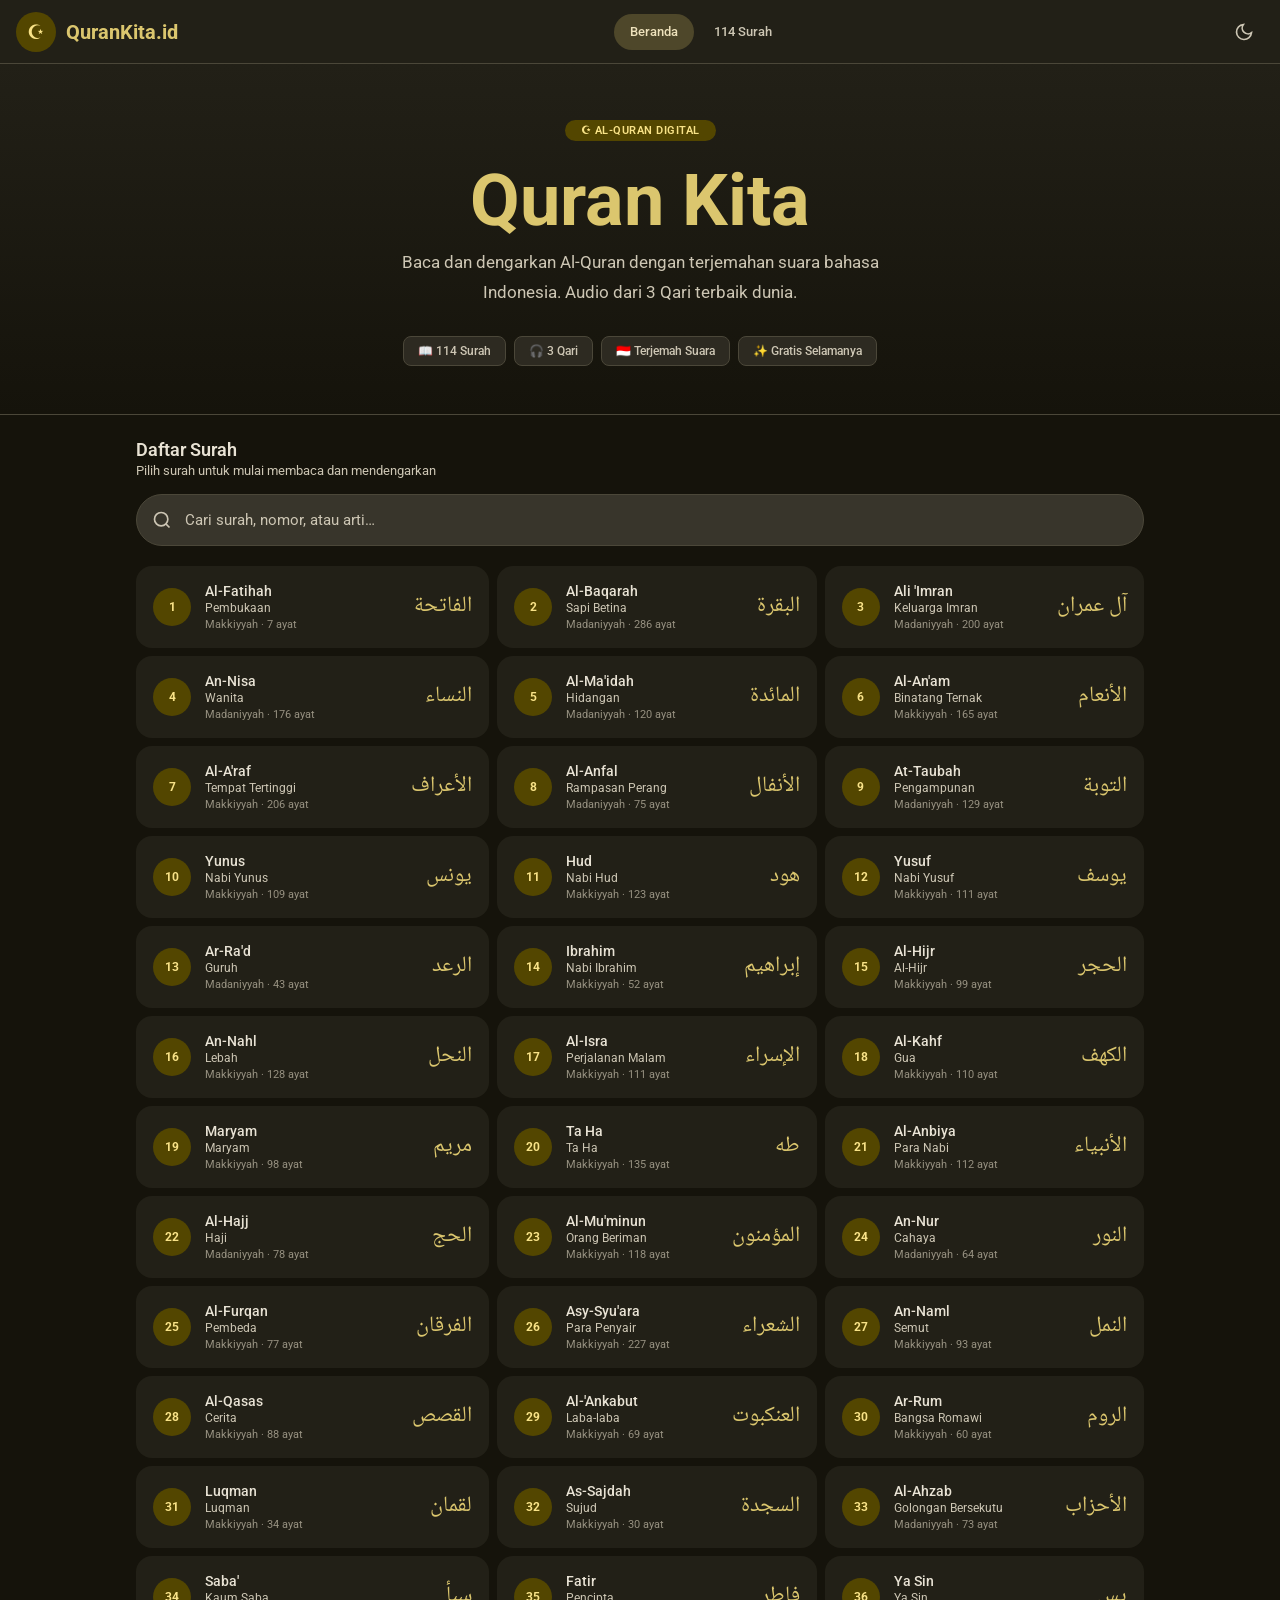
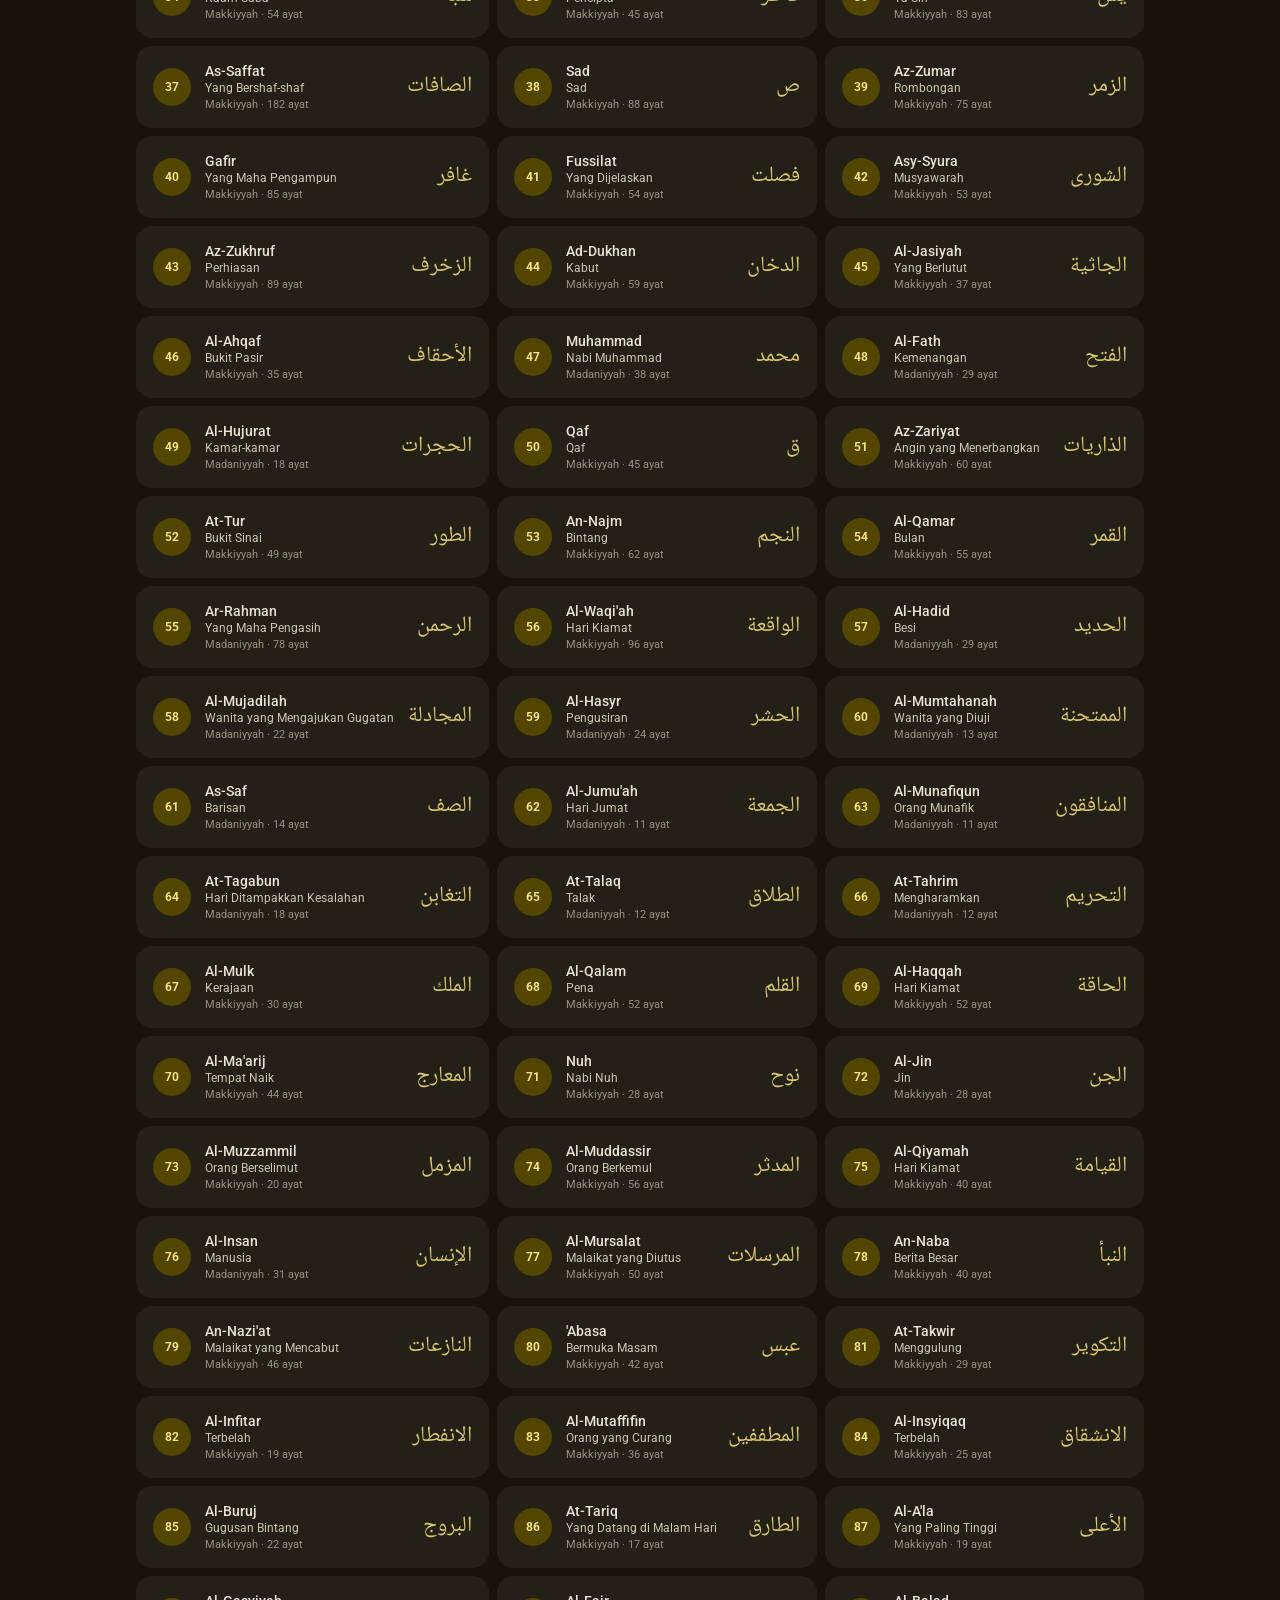
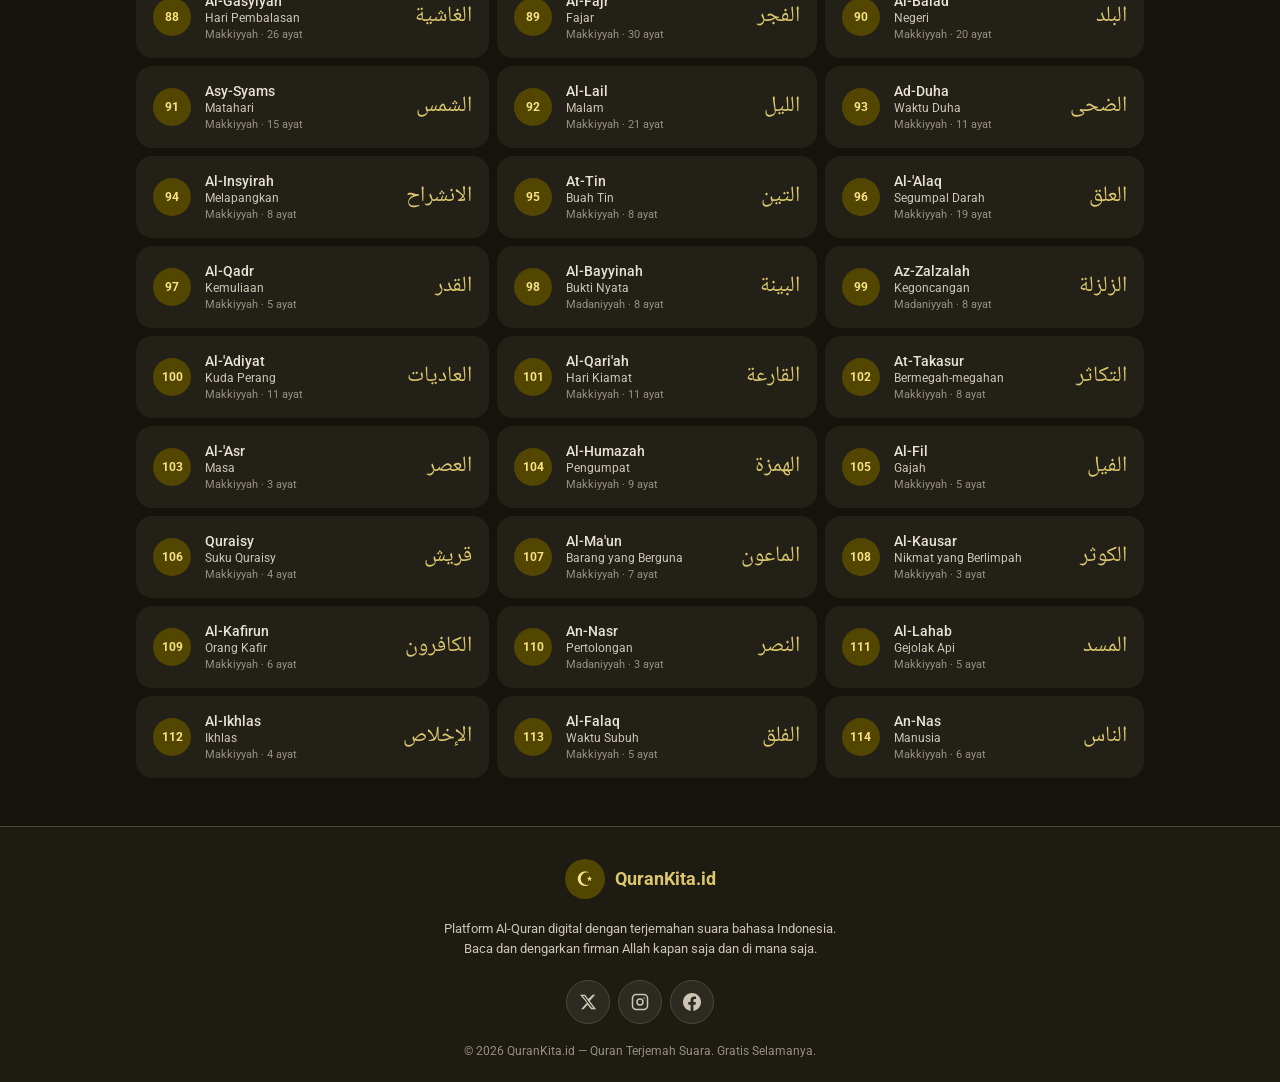
==== commit bb1d52ef: "Update index.html" ====
--- a/index.html
+++ b/index.html
@@ -25,7 +25,7 @@
 <header class="top-bar" id="topBar" role="banner">
   <a class="bar-brand" href="./index.html" aria-label="QuranKita Beranda">
     <div class="bar-icon" aria-hidden="true">☪</div>
-    <span class="bar-title">QuranKita</span>
+    <span class="bar-title">QuranKita.id</span>
   </a>
   <nav class="nav-tabs" aria-label="Navigasi utama">
     <button class="nav-tab active" aria-current="page">Beranda</button>
@@ -127,7 +127,7 @@
       </a>
     </div>
 
-    <p class="footer-copy">© 2025 QuranKita.id — Quran Terjemah Suara. Gratis Selamanya.</p>
+    <p class="footer-copy">© 2026 QuranKita.id — Quran Terjemah Suara. Gratis Selamanya.</p>
   </div>
 </footer>
 
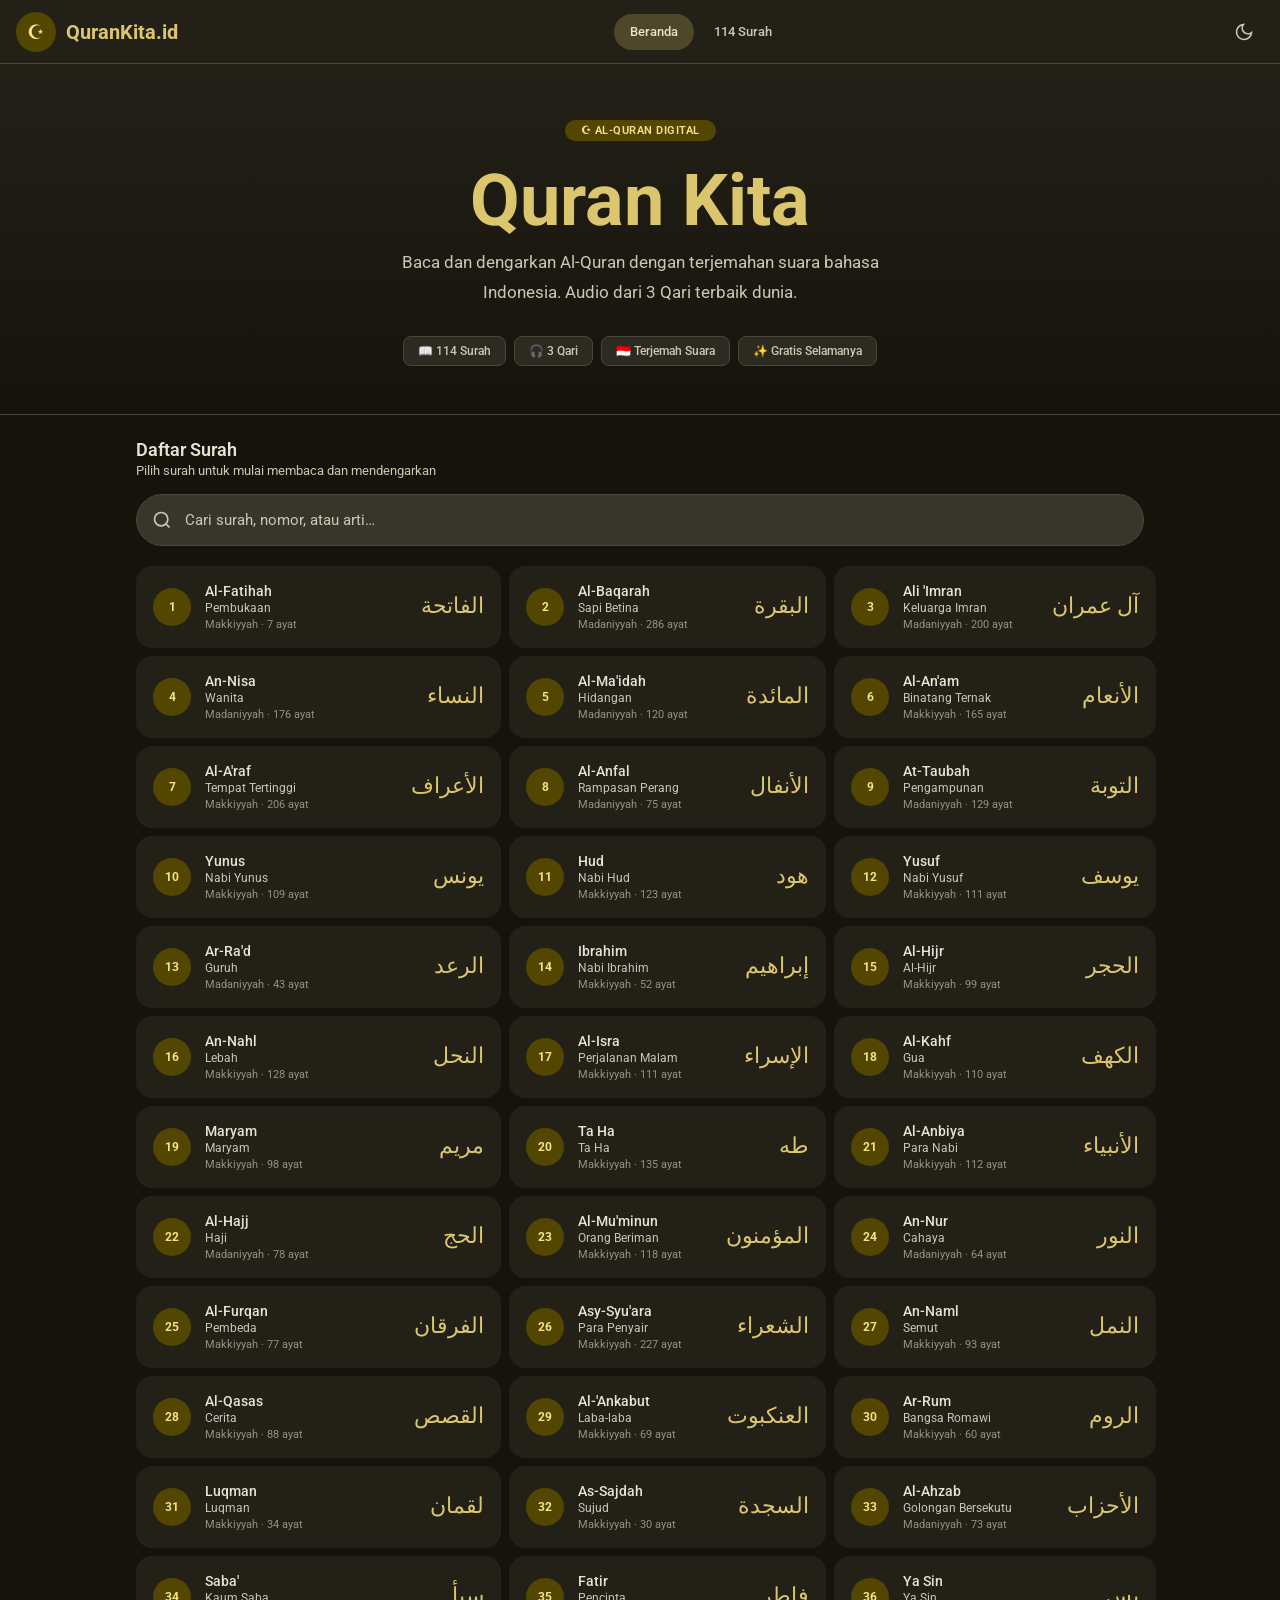
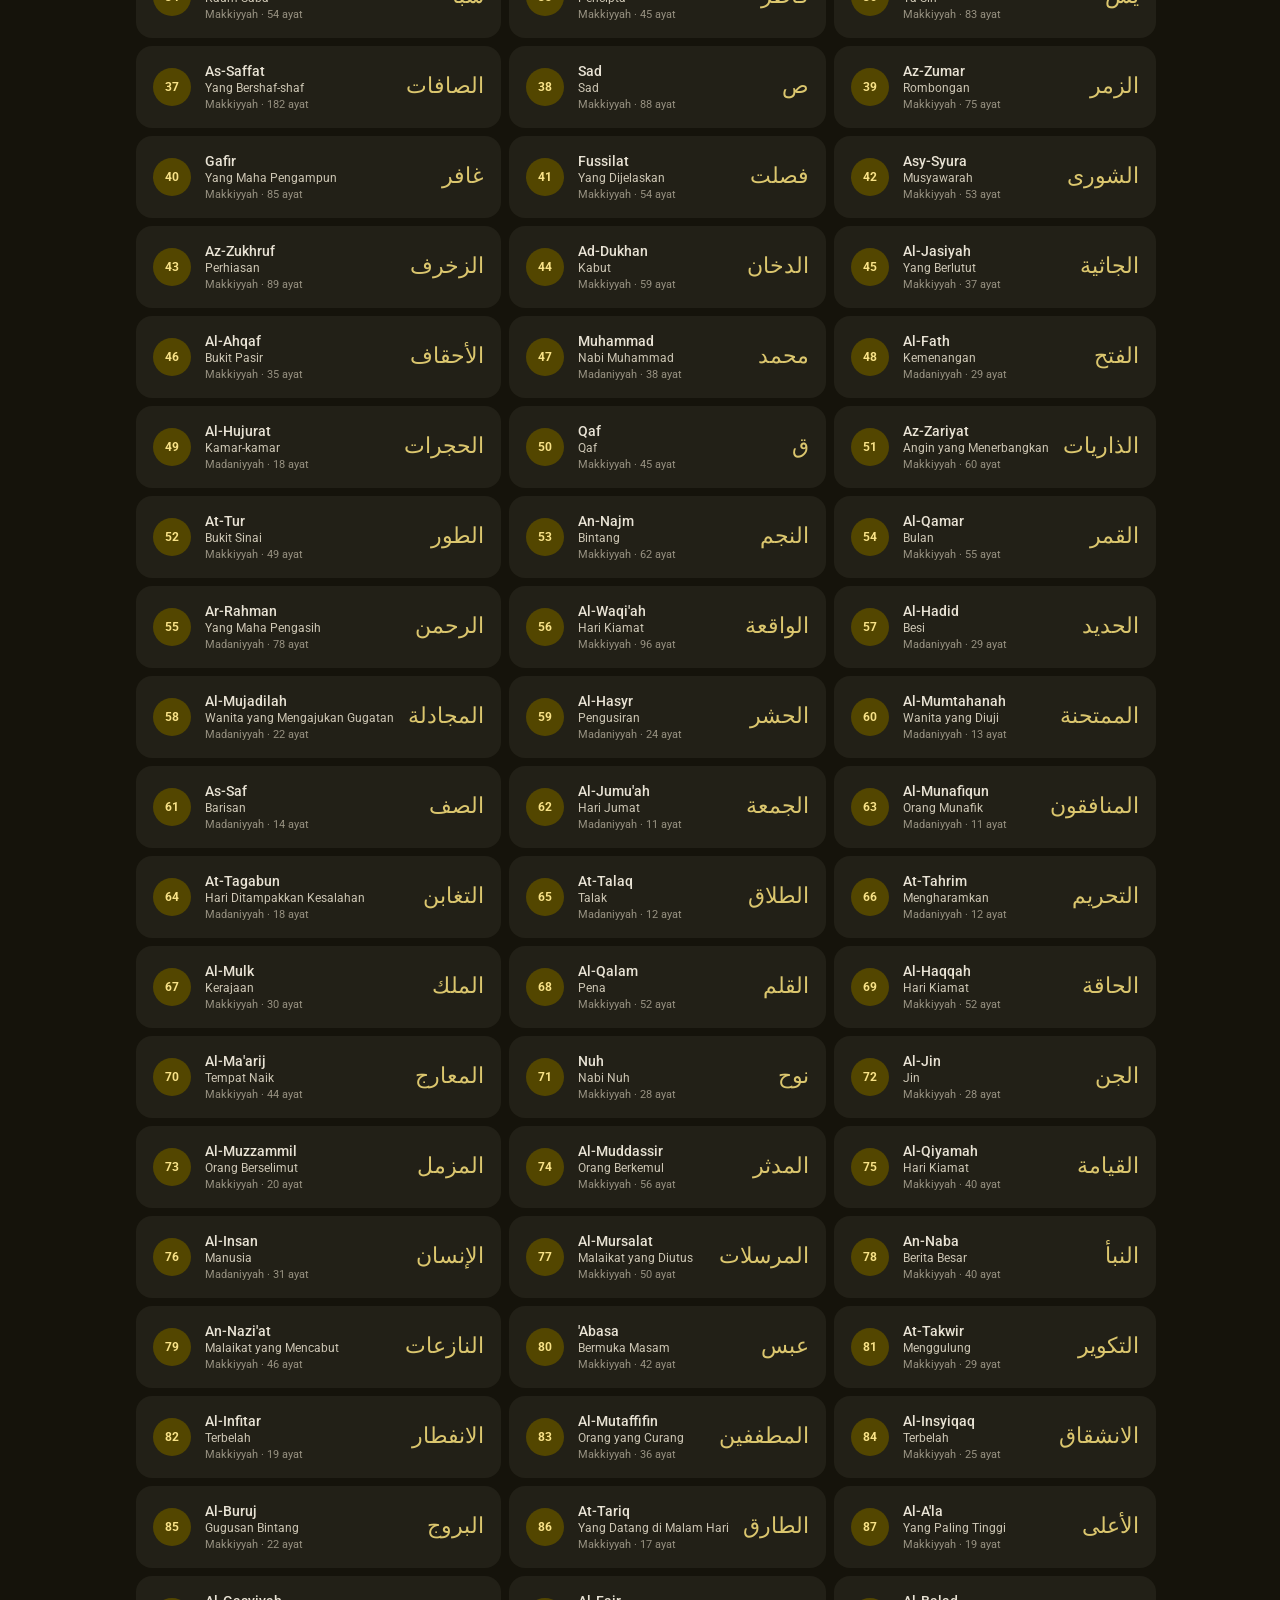
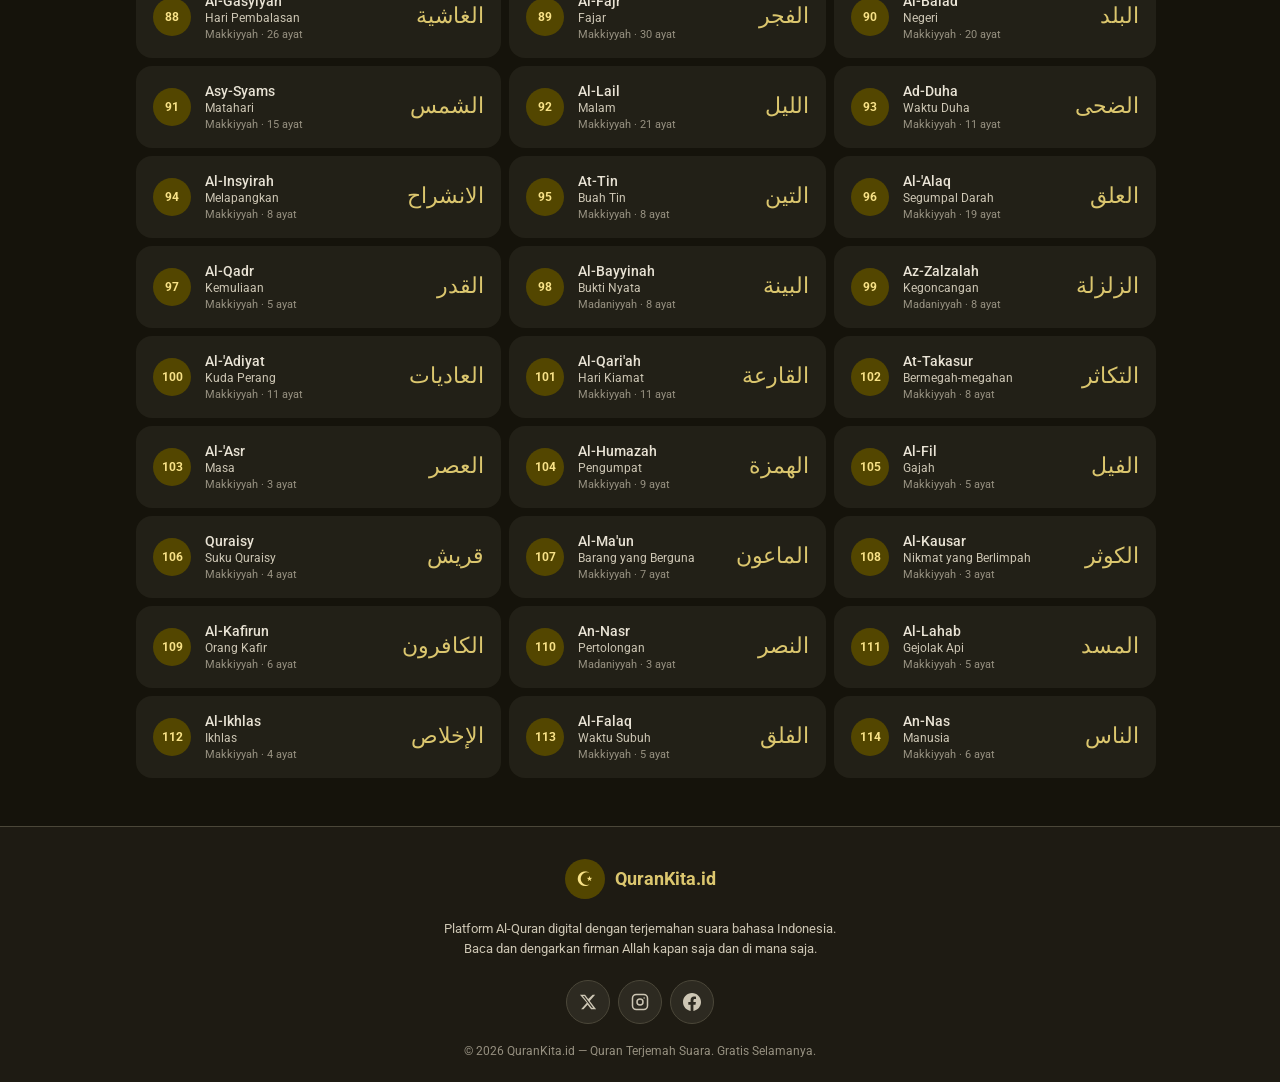
==== commit 4949e382: "Update index.html" ====
--- a/index.html
+++ b/index.html
@@ -13,7 +13,7 @@
   <link rel="preconnect" href="https://api.alquran.cloud"/>
 
   <!-- Fonts -->
-  <link href="https://fonts.googleapis.com/css2?family=Noto+Naskh+Arabic:wght@400;700&family=Roboto:wght@400;500;700&display=swap" rel="stylesheet"/>
+<link href="https://fonts.googleapis.com/css2?family=Roboto:wght@400;500;700&display=swap" rel="stylesheet"/>
 
   <!-- CSS -->
   <link rel="stylesheet" href="./css/theme.css"/>
--- a/css/theme.css
+++ b/css/theme.css
@@ -4,6 +4,12 @@
    ============================================ */
 
 /* ── DARK (default) ── */
+@font-face {
+  font-family: 'UthmanicHafs';
+  src: url('https://fonts.quran.ws/assets/fonts/uthmanic-hafs-v22.woff2') format('woff2');
+  font-display: swap;
+}
+
 :root {
   --md-sys-color-primary: rgb(219 198 110);
   --md-sys-color-surface-tint: rgb(219 198 110);
@@ -58,7 +64,7 @@
 
   /* ── Font ── */
   --md-font:        'Roboto', sans-serif;
-  --md-font-arab:   'Noto Naskh Arabic', serif;
+  --md-font-arab:   'UthmanicHafs', serif;
 
   /* ── Layout ── */
   --nav-h:          64px;
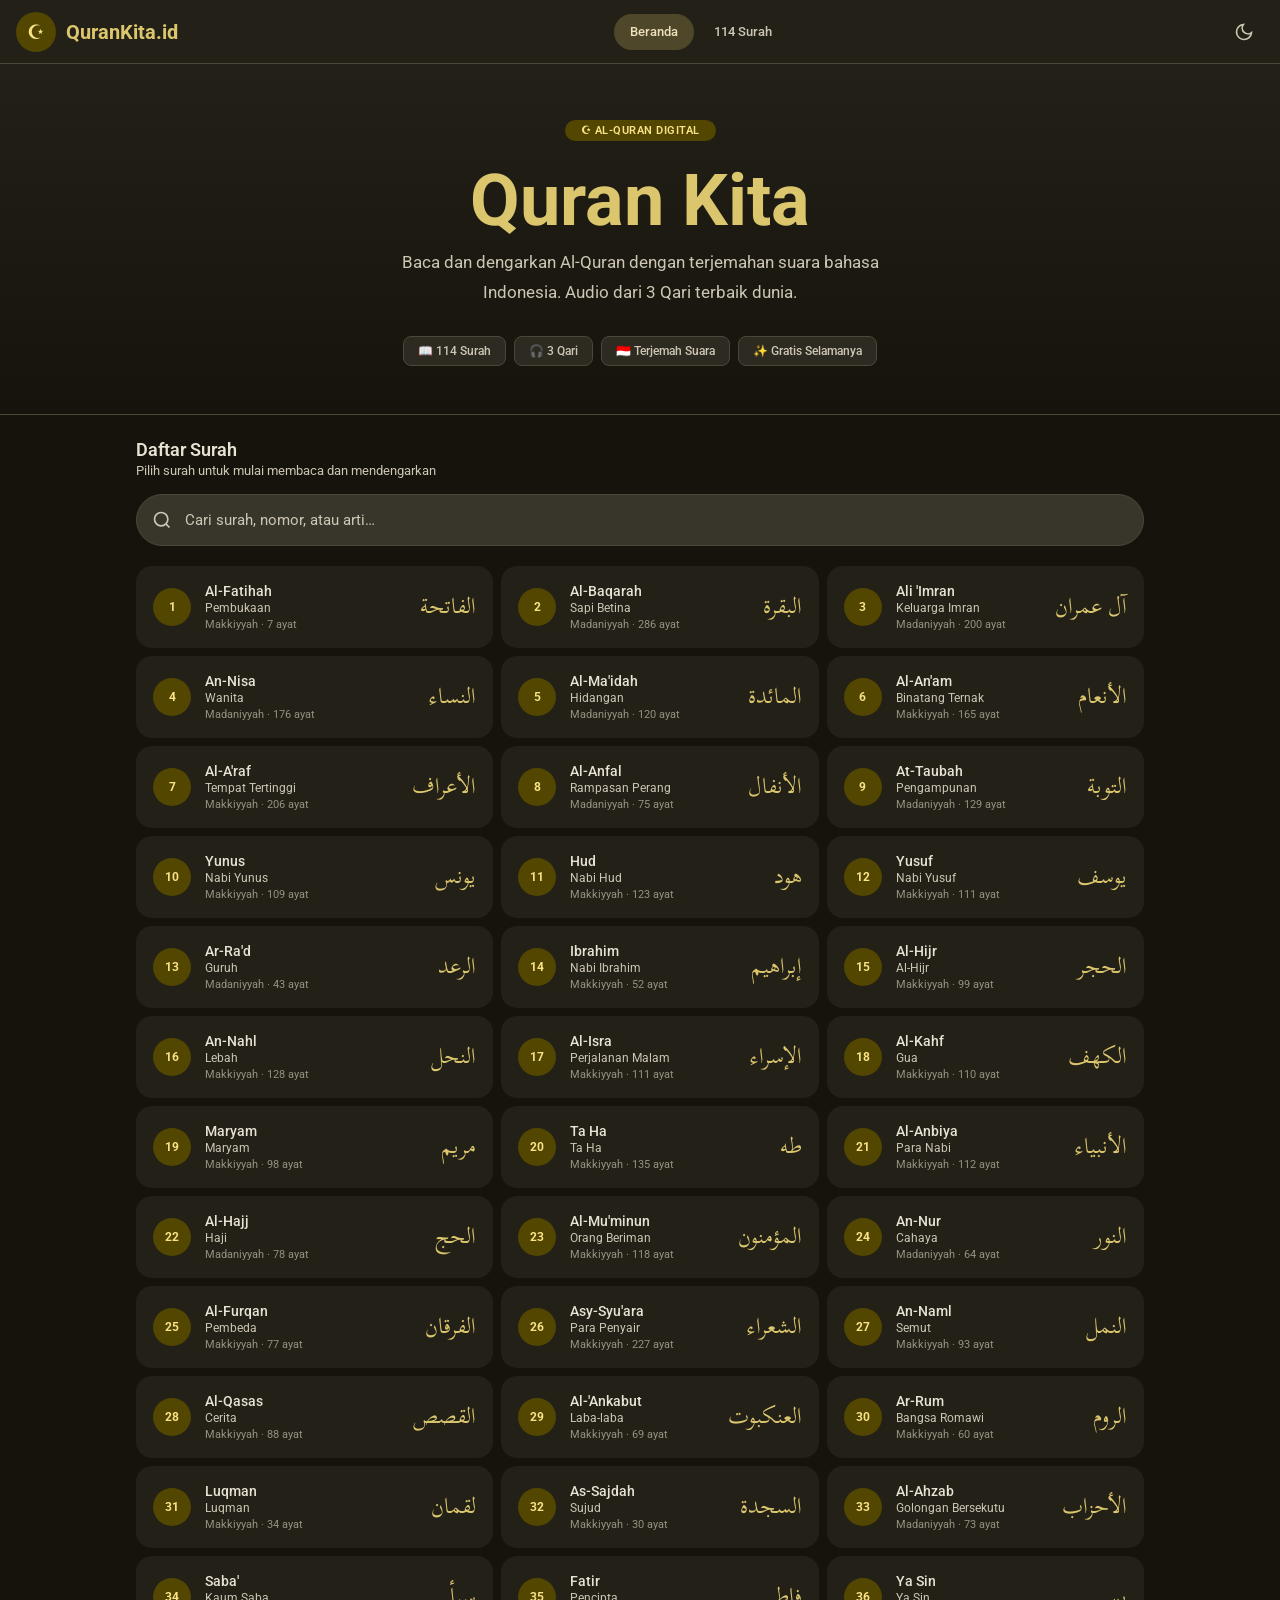
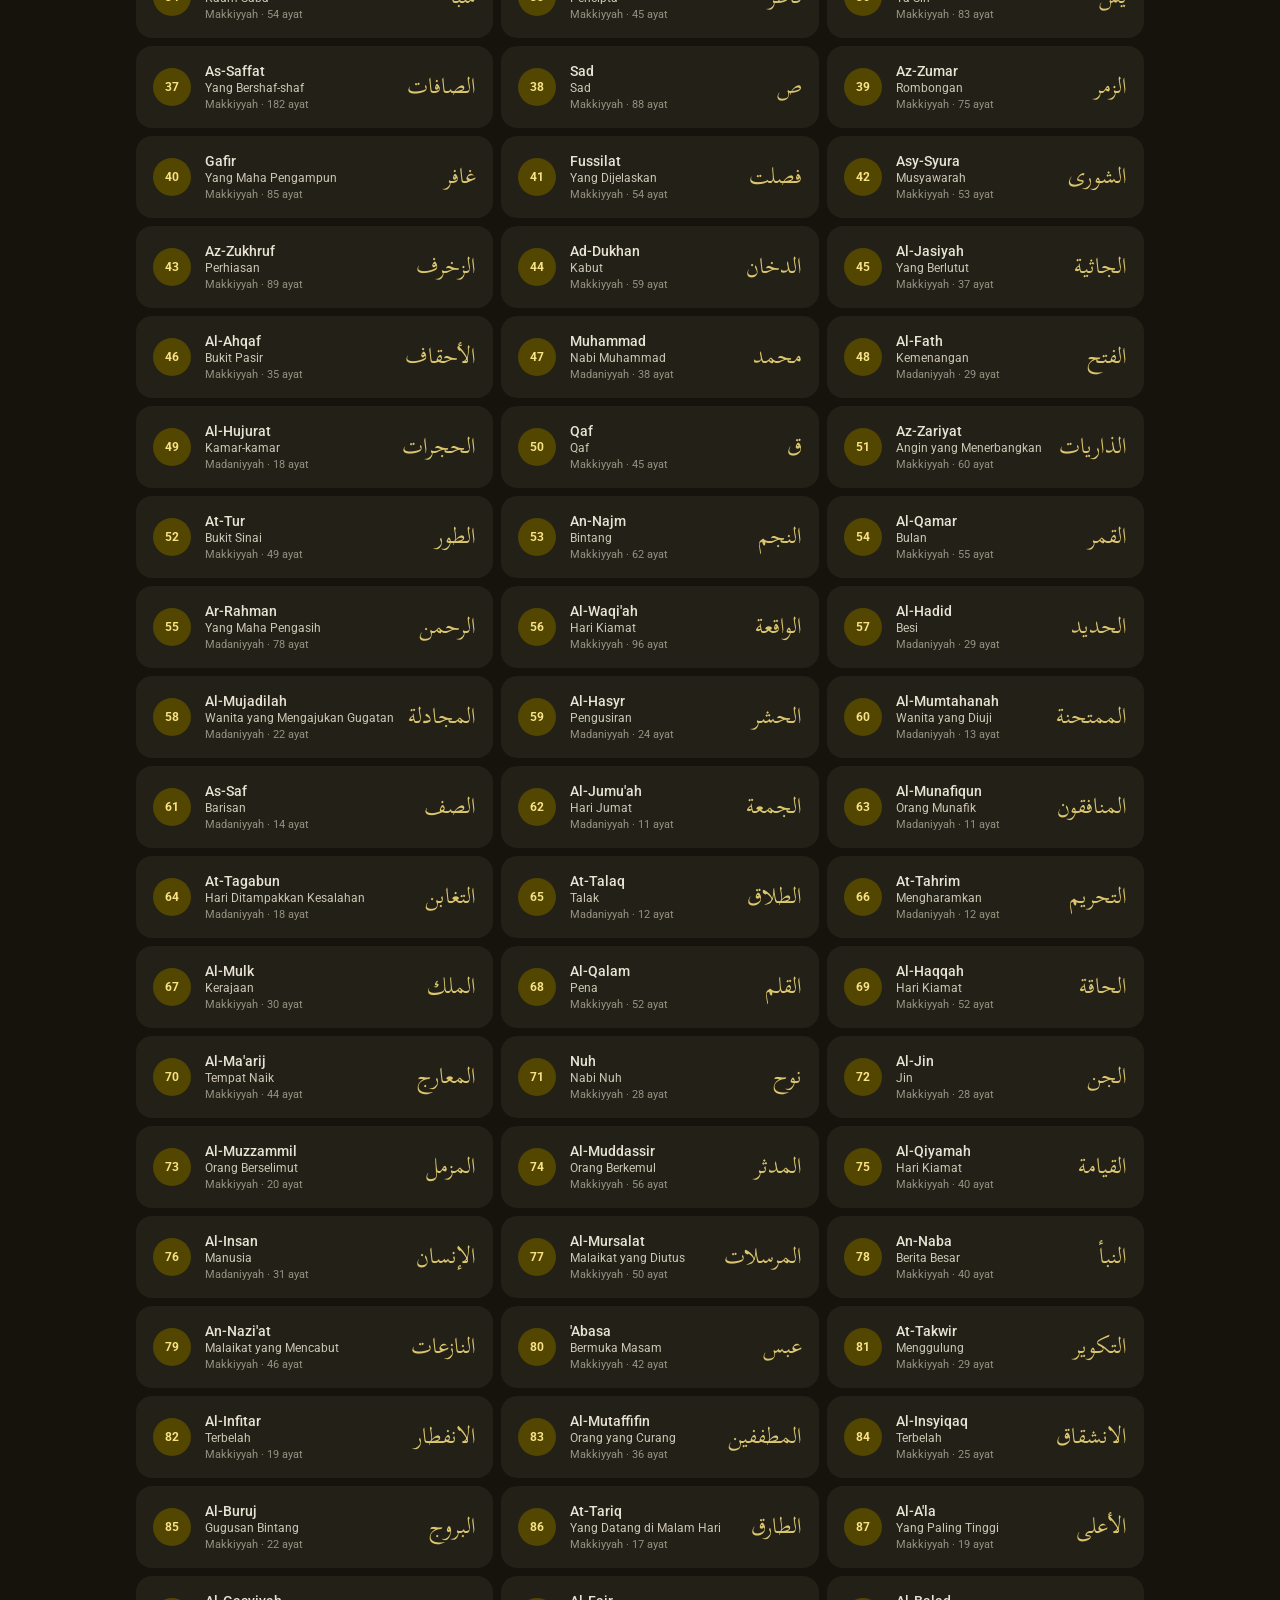
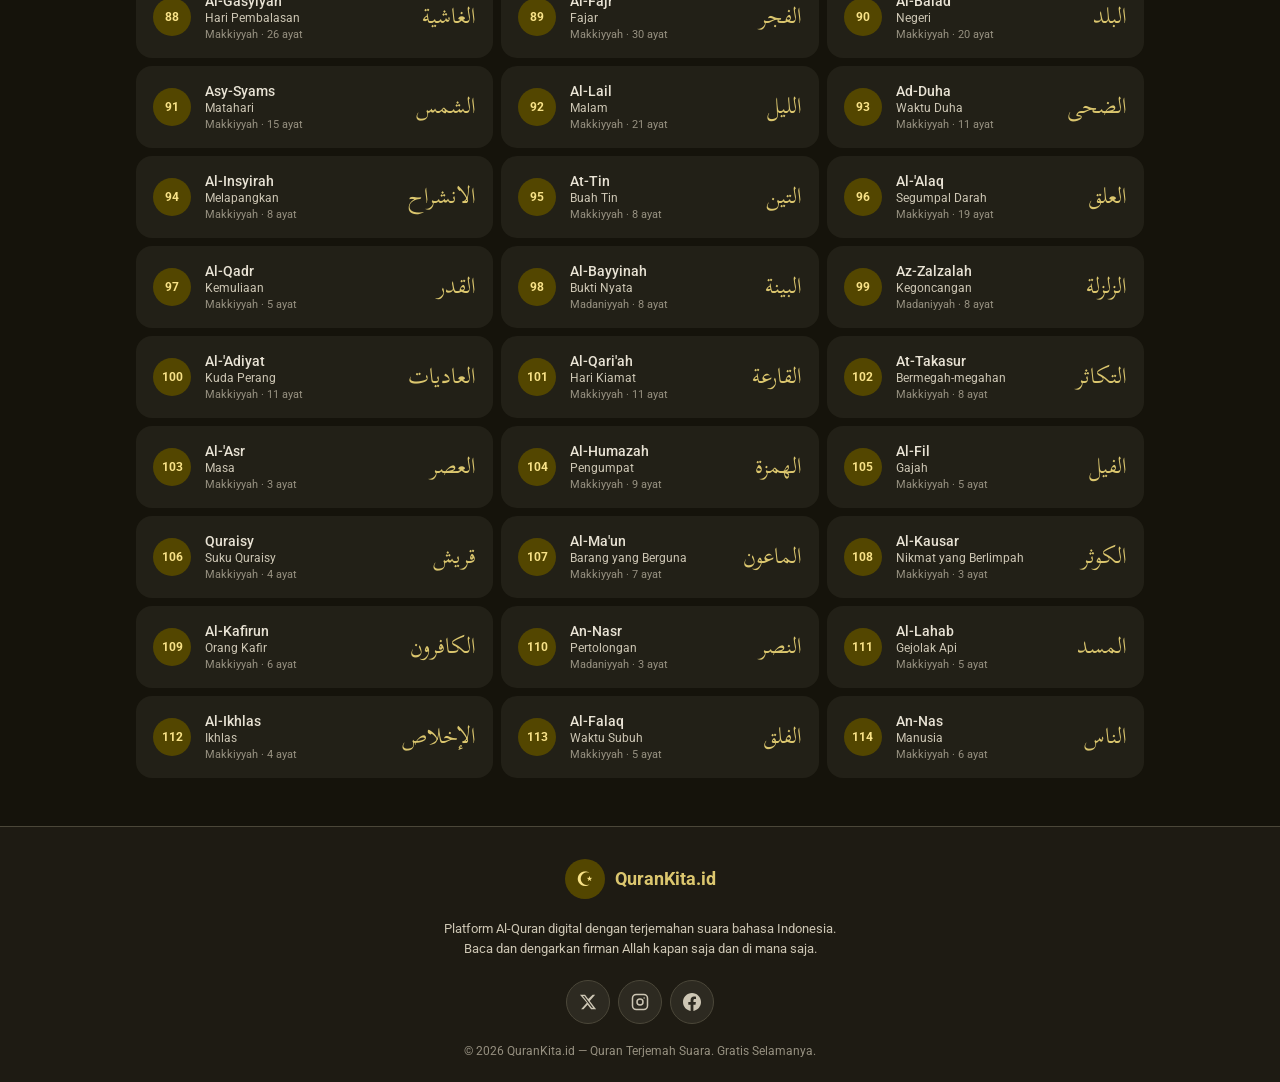
==== commit d3229a86: "Update index.html" ====
--- a/index.html
+++ b/index.html
@@ -13,7 +13,7 @@
   <link rel="preconnect" href="https://api.alquran.cloud"/>
 
   <!-- Fonts -->
-<link href="https://fonts.googleapis.com/css2?family=Roboto:wght@400;500;700&display=swap" rel="stylesheet"/>
+<link href="https://fonts.googleapis.com/css2?family=Scheherazade+New:wght@700&family=Roboto:wght@400;500;700&display=swap" rel="stylesheet"/>
 
   <!-- CSS -->
   <link rel="stylesheet" href="./css/theme.css"/>
--- a/css/theme.css
+++ b/css/theme.css
@@ -4,12 +4,6 @@
    ============================================ */
 
 /* ── DARK (default) ── */
-@font-face {
-  font-family: 'UthmanicHafs';
-  src: url('https://fonts.quran.ws/assets/fonts/uthmanic-hafs-v22.woff2') format('woff2');
-  font-display: swap;
-}
-
 :root {
   --md-sys-color-primary: rgb(219 198 110);
   --md-sys-color-surface-tint: rgb(219 198 110);
@@ -64,7 +58,7 @@
 
   /* ── Font ── */
   --md-font:        'Roboto', sans-serif;
-  --md-font-arab:   'UthmanicHafs', serif;
+  --md-font-arab:   'Scheherazade New', serif;
 
   /* ── Layout ── */
   --nav-h:          64px;
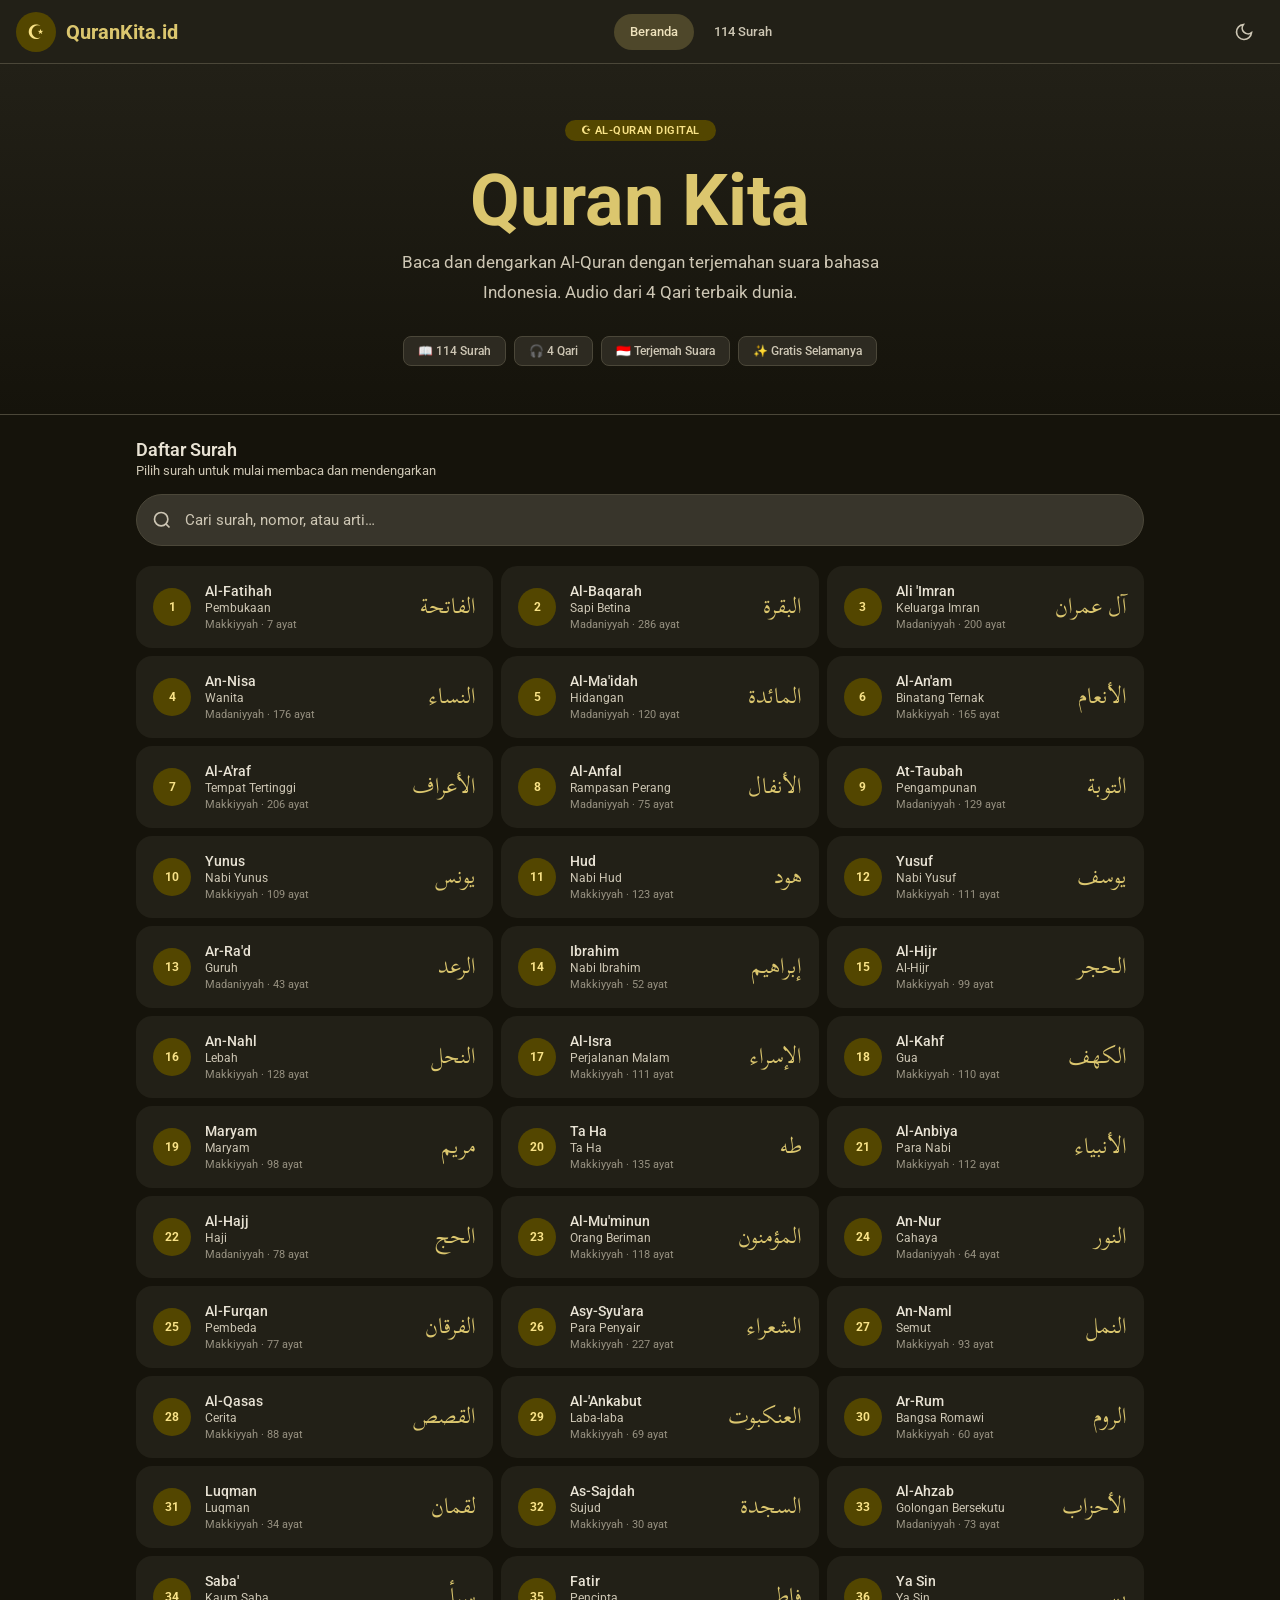
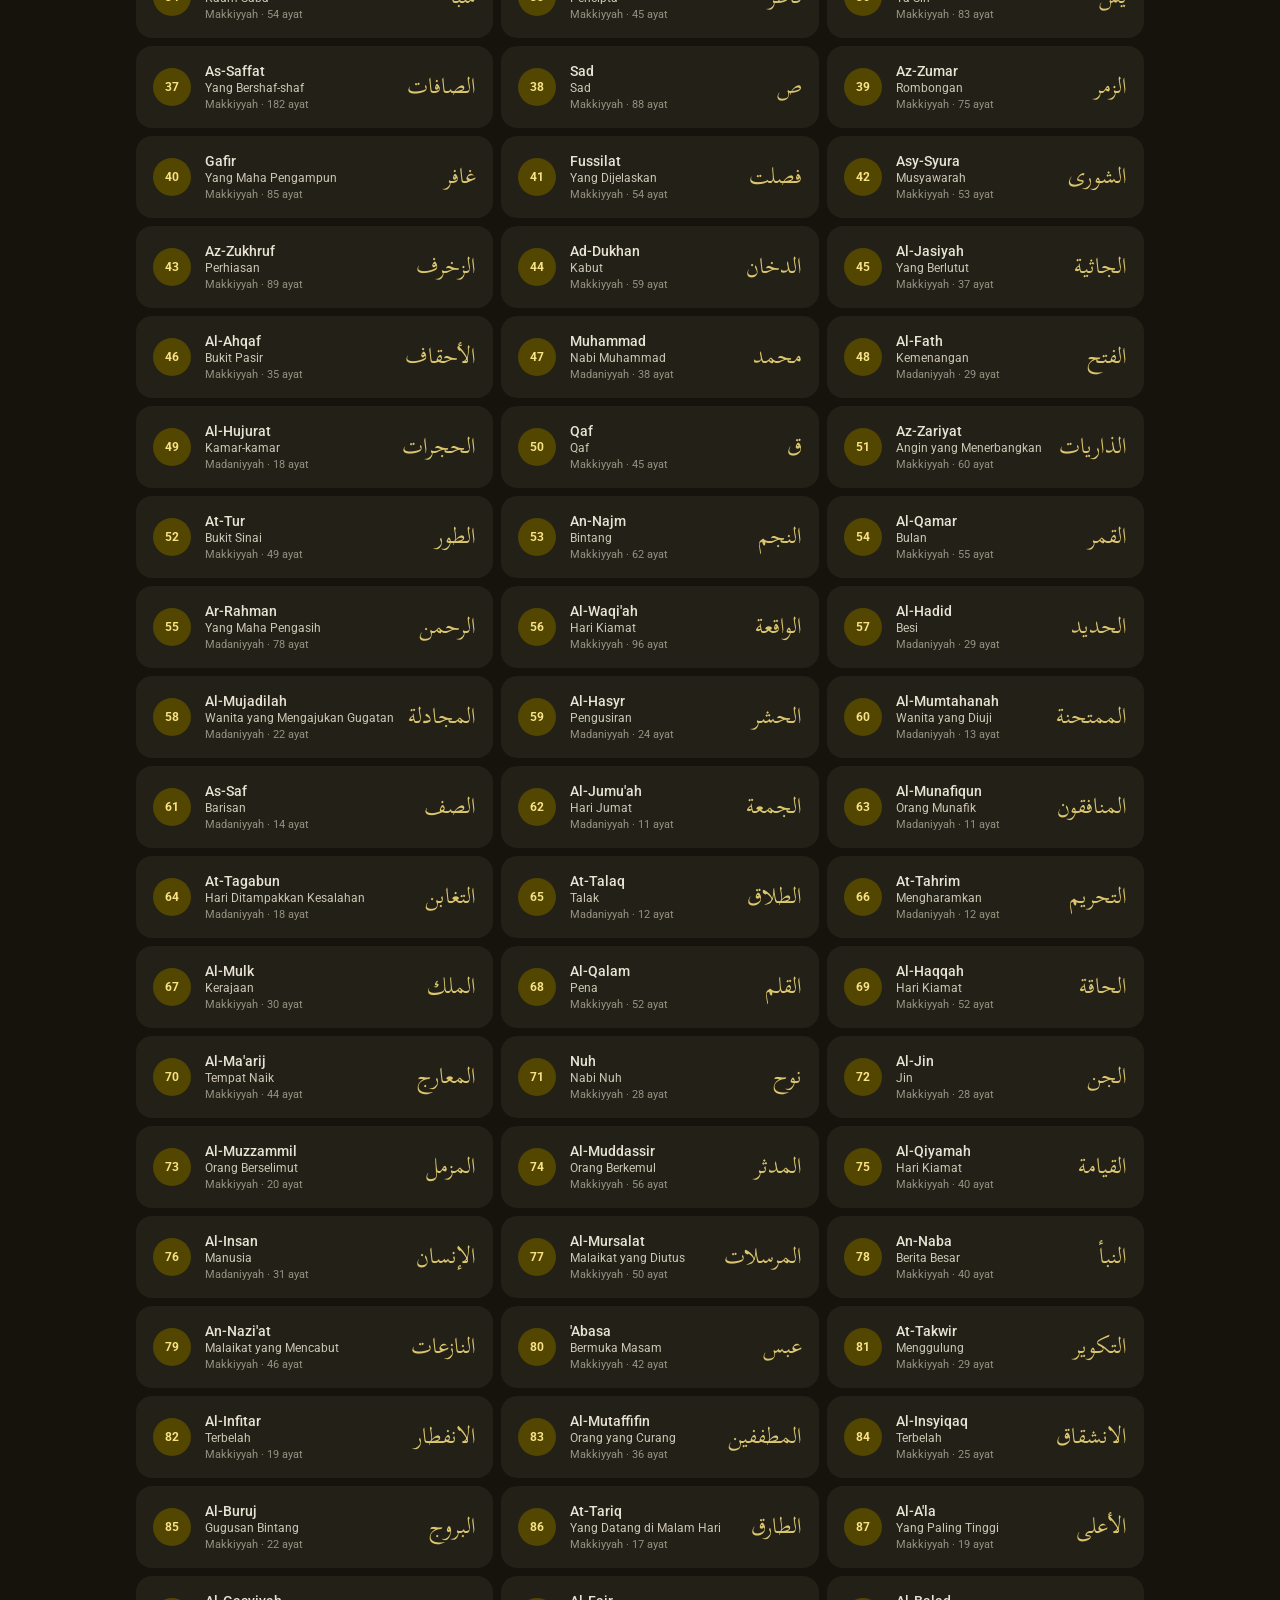
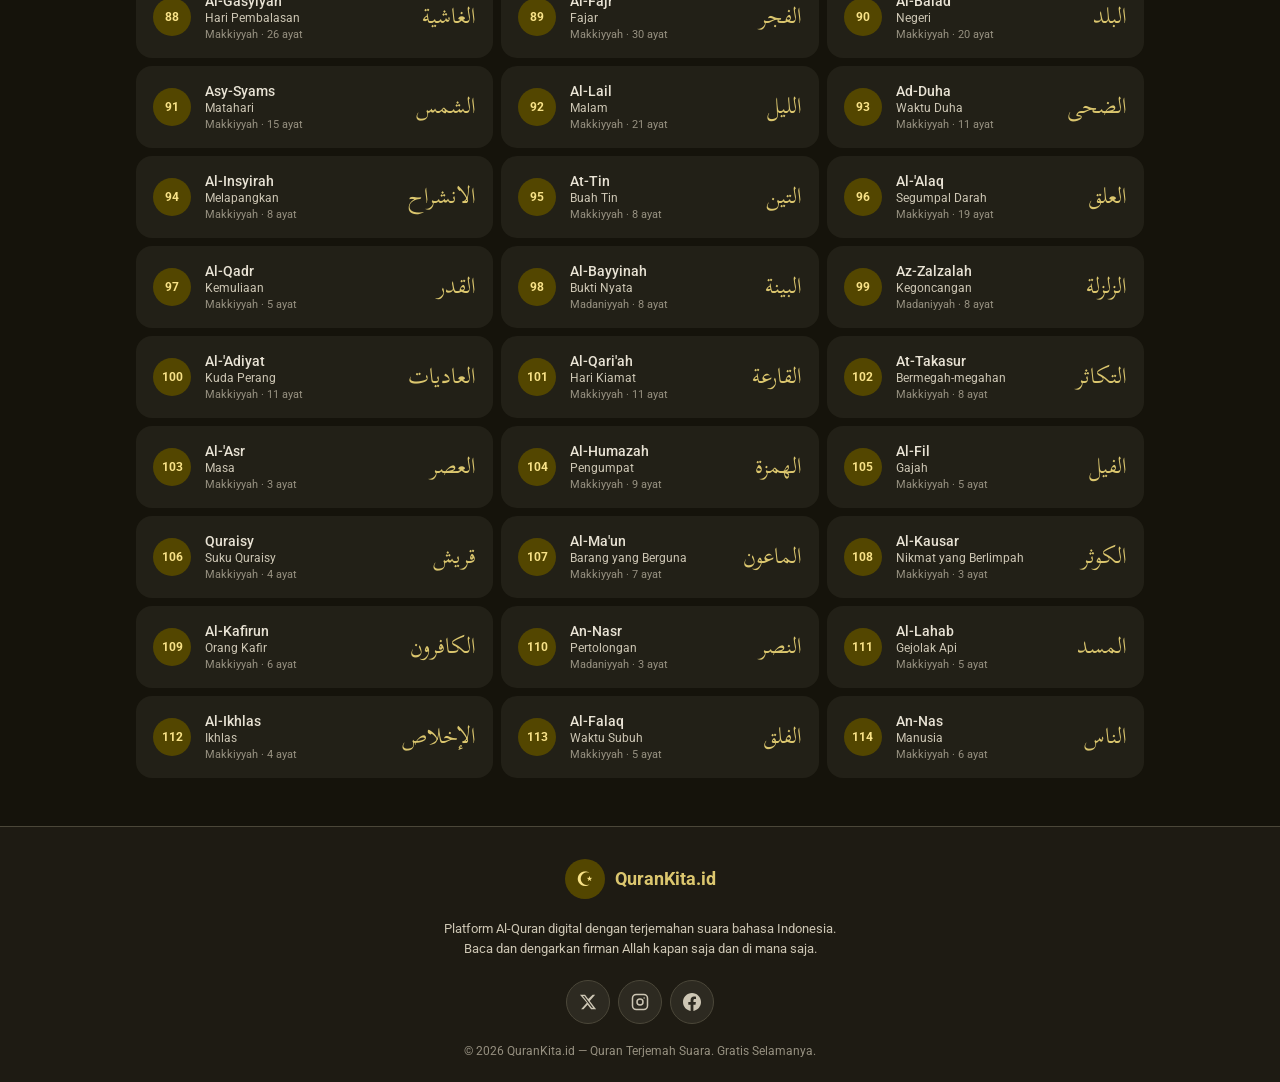
==== commit 5f34f650: "Update index.html" ====
--- a/index.html
+++ b/index.html
@@ -52,10 +52,10 @@
   <section class="hero" aria-labelledby="heroTitle">
     <div class="hero-badge" aria-hidden="true">☪ Al-Quran Digital</div>
     <h1 class="hero-title" id="heroTitle">Quran Kita</h1>
-    <p class="hero-sub">Baca dan dengarkan Al-Quran dengan terjemahan suara bahasa Indonesia. Audio dari 3 Qari terbaik dunia.</p>
+    <p class="hero-sub">Baca dan dengarkan Al-Quran dengan terjemahan suara bahasa Indonesia. Audio dari 4 Qari terbaik dunia.</p>
     <div class="hero-chips" aria-label="Fitur unggulan">
       <span class="chip">📖 114 Surah</span>
-      <span class="chip">🎧 3 Qari</span>
+      <span class="chip">🎧 4 Qari</span>
       <span class="chip">🇮🇩 Terjemah Suara</span>
       <span class="chip">✨ Gratis Selamanya</span>
     </div>
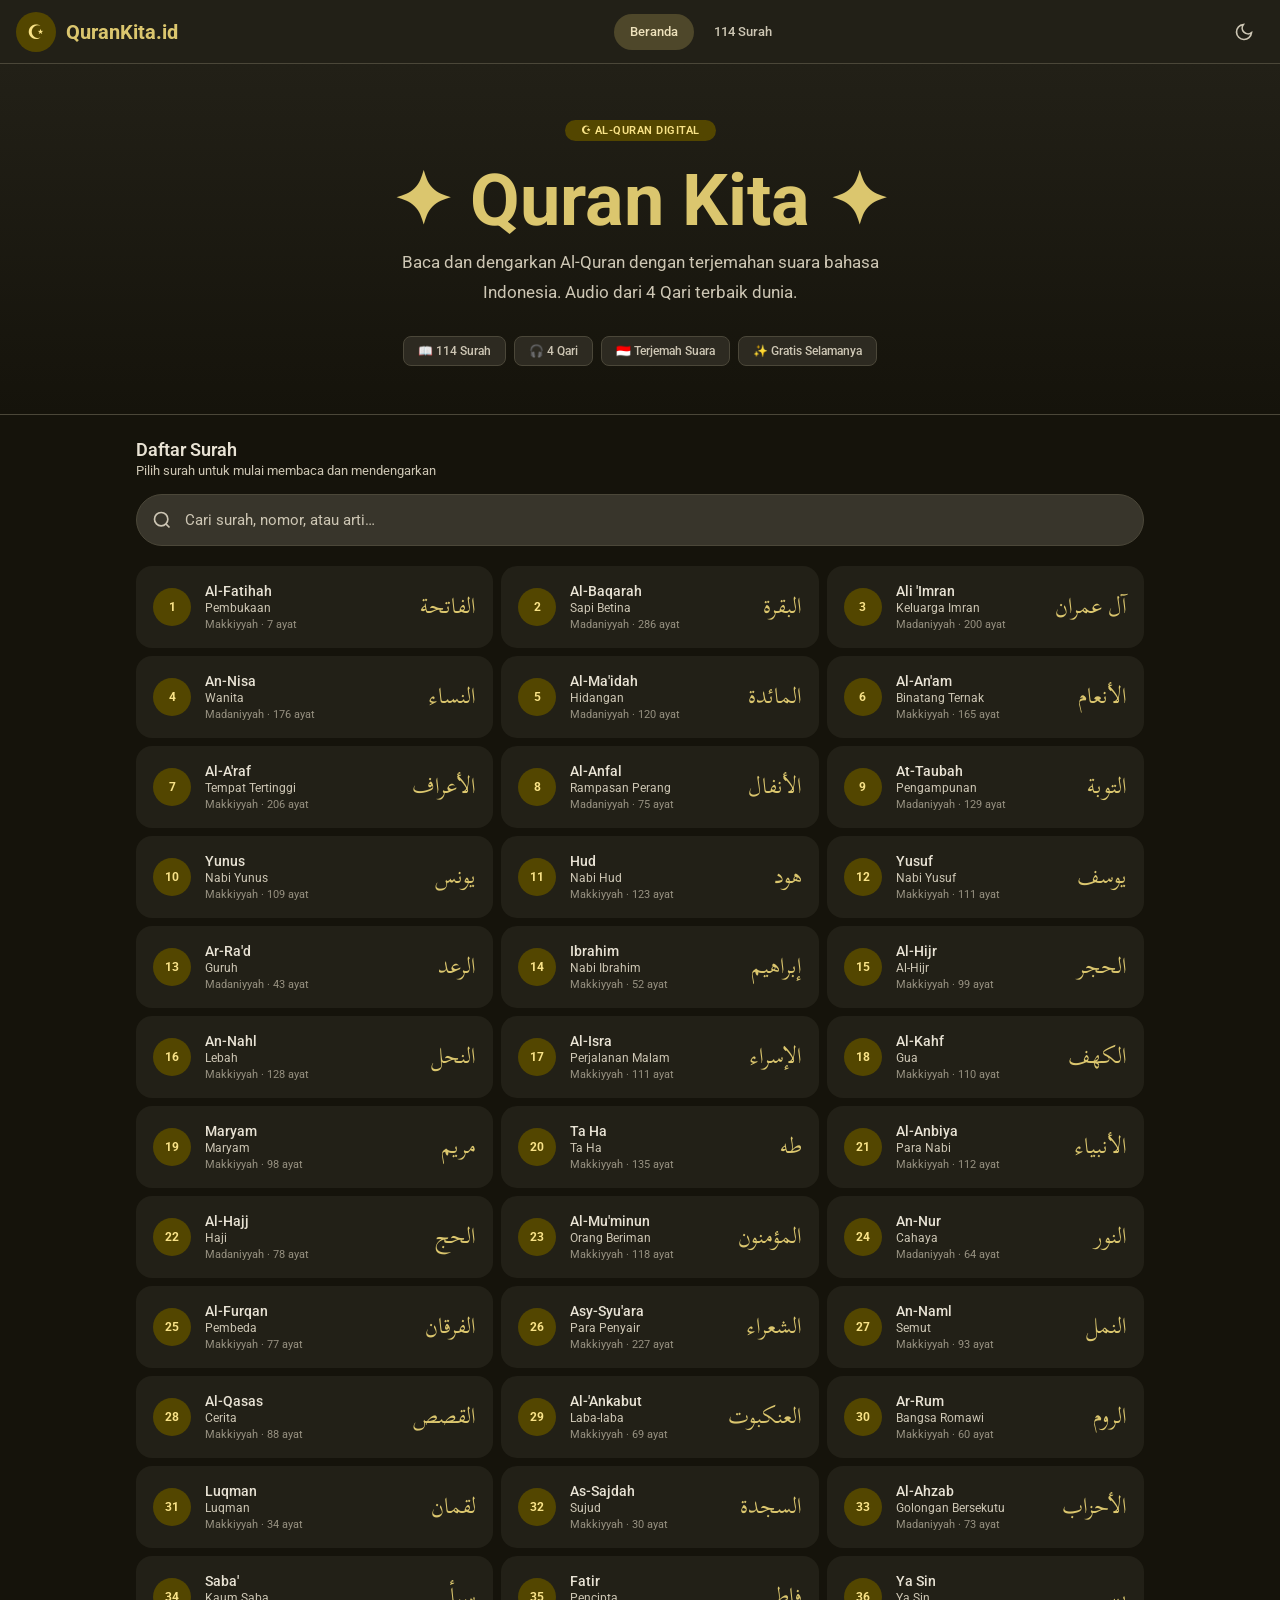
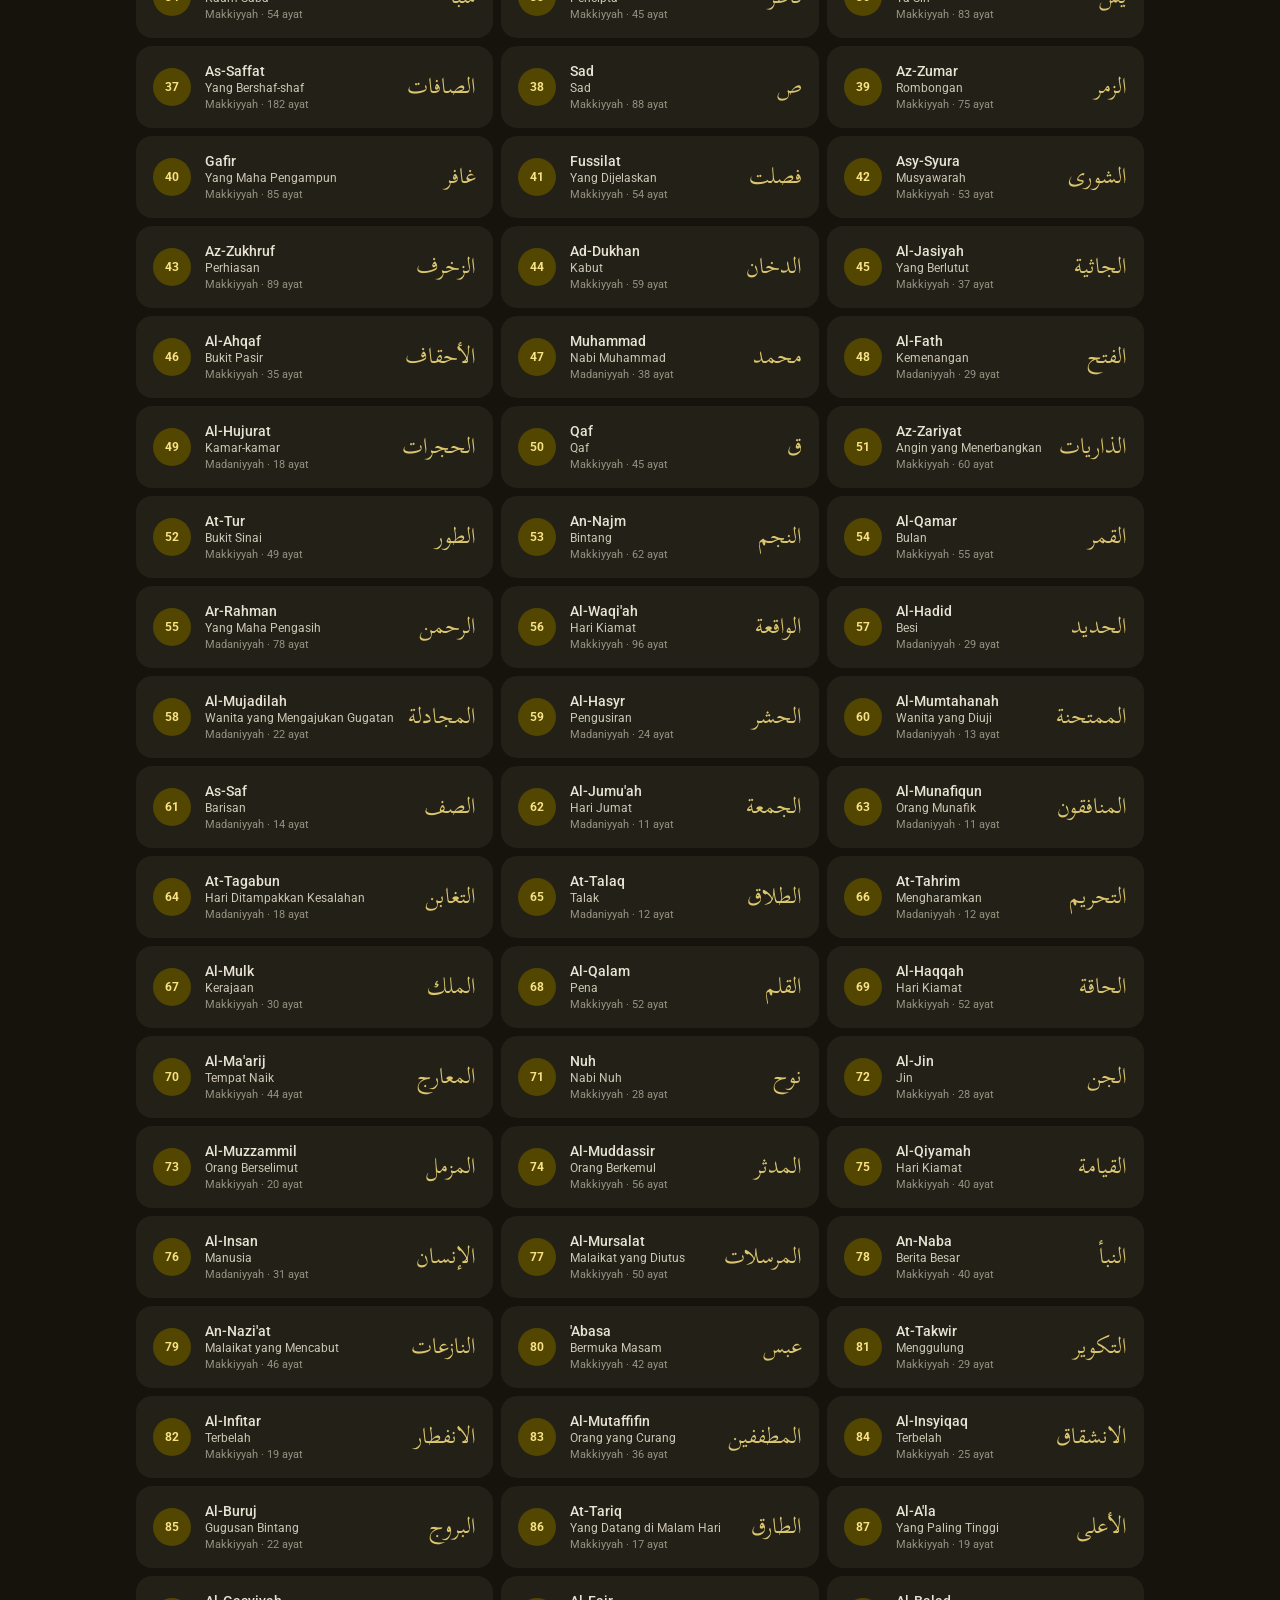
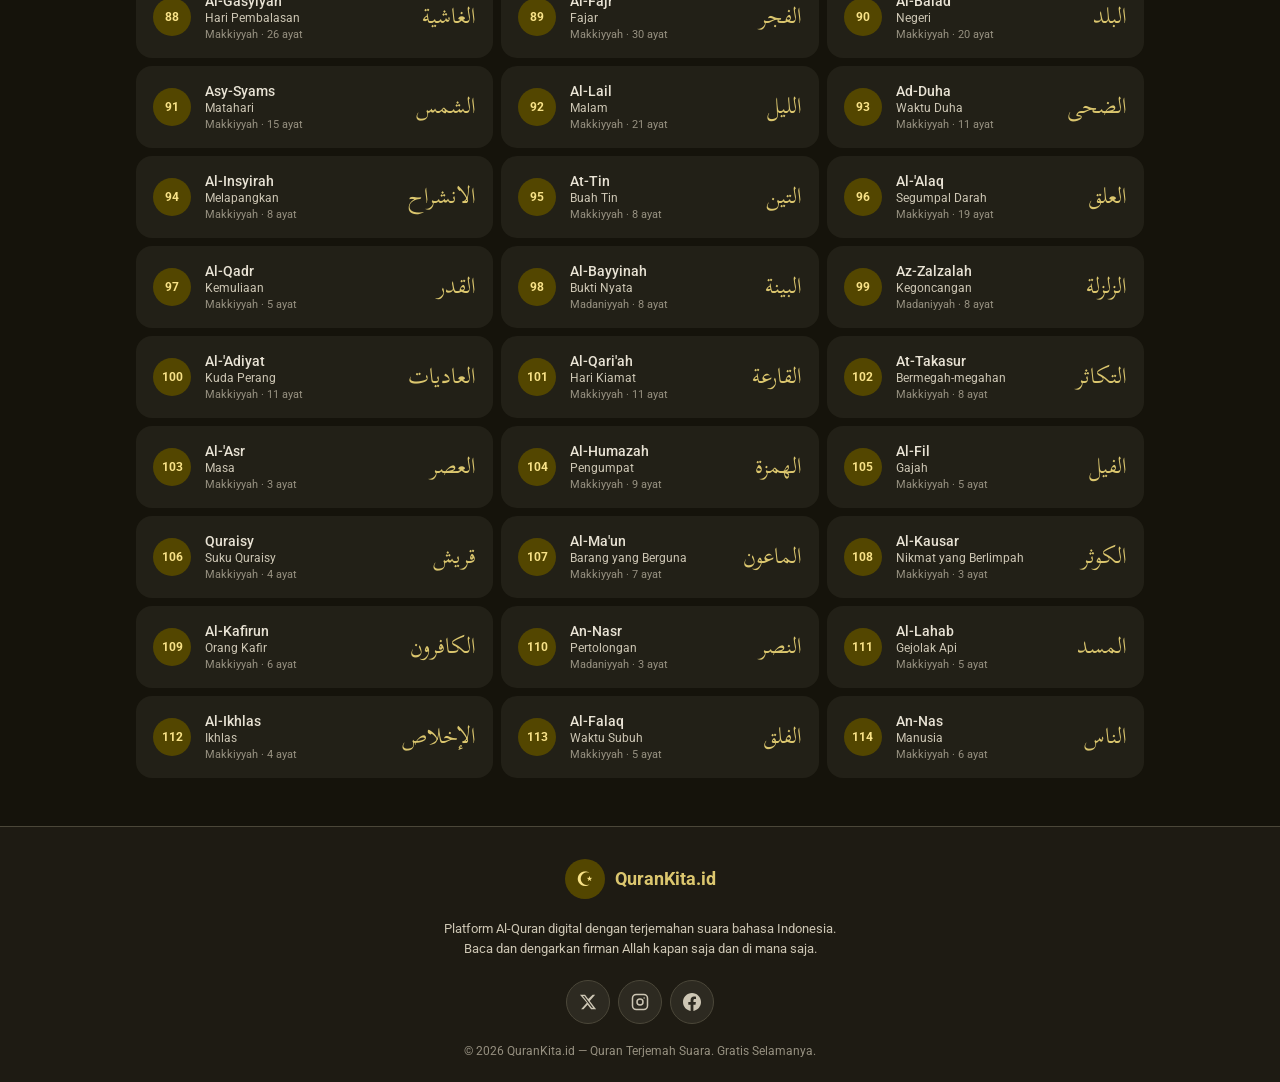
==== commit 6b005bc9: "Update index.html" ====
--- a/index.html
+++ b/index.html
@@ -51,7 +51,7 @@
   <!-- HERO -->
   <section class="hero" aria-labelledby="heroTitle">
     <div class="hero-badge" aria-hidden="true">☪ Al-Quran Digital</div>
-    <h1 class="hero-title" id="heroTitle">Quran Kita</h1>
+    <h1 class="hero-title" id="heroTitle">✦ Quran Kita ✦</h1>
     <p class="hero-sub">Baca dan dengarkan Al-Quran dengan terjemahan suara bahasa Indonesia. Audio dari 4 Qari terbaik dunia.</p>
     <div class="hero-chips" aria-label="Fitur unggulan">
       <span class="chip">📖 114 Surah</span>
--- a/css/main.css
+++ b/css/main.css
@@ -347,6 +347,95 @@
   color: var(--md-sys-color-on-surface-variant);
 }
 
+/* ── SHARE BUTTON ── */
+.share-btn {
+  margin-left: auto;
+  width: 32px; height: 32px; border-radius: 50%; border: none;
+  background: transparent; cursor: pointer;
+  display: flex; align-items: center; justify-content: center;
+  color: var(--md-sys-color-on-surface-variant);
+  transition: all .15s;
+}
+.share-btn:hover {
+  background: var(--md-sys-color-surface-container-high);
+  color: var(--md-sys-color-primary);
+}
+
+/* ── SHARE MODAL ── */
+.share-modal {
+  position: fixed; inset: 0; z-index: 300;
+  display: flex; align-items: flex-end; justify-content: center;
+  opacity: 0; transition: opacity .25s;
+}
+.share-modal.open { opacity: 1; }
+.share-modal-backdrop {
+  position: absolute; inset: 0;
+  background: rgba(0,0,0,.5);
+  backdrop-filter: blur(4px);
+}
+.share-modal-box {
+  position: relative; z-index: 1;
+  width: 100%; max-width: 520px;
+  background: var(--md-sys-color-surface-container-high);
+  border-radius: var(--md-shape-xl) var(--md-shape-xl) 0 0;
+  padding: 24px;
+  transform: translateY(40px);
+  transition: transform .25s;
+}
+.share-modal.open .share-modal-box { transform: translateY(0); }
+
+.share-modal-header {
+  display: flex; align-items: center; justify-content: space-between;
+  margin-bottom: 16px;
+}
+.share-modal-title {
+  font-size: 16px; font-weight: 600;
+  color: var(--md-sys-color-on-surface);
+}
+.share-modal-close {
+  width: 36px; height: 36px; border-radius: 50%; border: none;
+  background: transparent; cursor: pointer;
+  display: flex; align-items: center; justify-content: center;
+  color: var(--md-sys-color-on-surface-variant);
+  transition: background .15s;
+}
+.share-modal-close:hover { background: var(--md-sys-color-surface-container-highest); }
+
+.share-preview {
+  background: var(--md-sys-color-surface-container);
+  border: 1px solid var(--md-sys-color-outline-variant);
+  border-radius: var(--md-shape-md);
+  padding: 16px; margin-bottom: 20px;
+  font-size: 14px; line-height: 2;
+  color: var(--md-sys-color-on-surface);
+  direction: auto; max-height: 200px;
+  overflow-y: auto;
+}
+
+.share-actions {
+  display: flex; gap: 8px; flex-wrap: wrap;
+}
+.share-action-btn {
+  flex: 1; min-width: 120px; height: 44px;
+  border-radius: var(--md-shape-full); border: none; cursor: pointer;
+  font-family: var(--md-font); font-size: 13px; font-weight: 500;
+  display: inline-flex; align-items: center; justify-content: center; gap: 8px;
+  transition: all .15s;
+}
+.share-action-btn.whatsapp {
+  background: #25D366; color: #fff;
+}
+.share-action-btn.whatsapp:hover { background: #1ebe5d; }
+.share-action-btn.twitter {
+  background: #000; color: #fff;
+}
+.share-action-btn.twitter:hover { background: #333; }
+.share-action-btn.copy {
+  background: var(--md-sys-color-primary-container);
+  color: var(--md-sys-color-on-primary-container);
+}
+.share-action-btn.copy:hover { opacity: .9; }
+
 /* ── NAV SURAH (prev/next) ── */
 .surah-nav {
   max-width: 800px; margin: 0 auto;
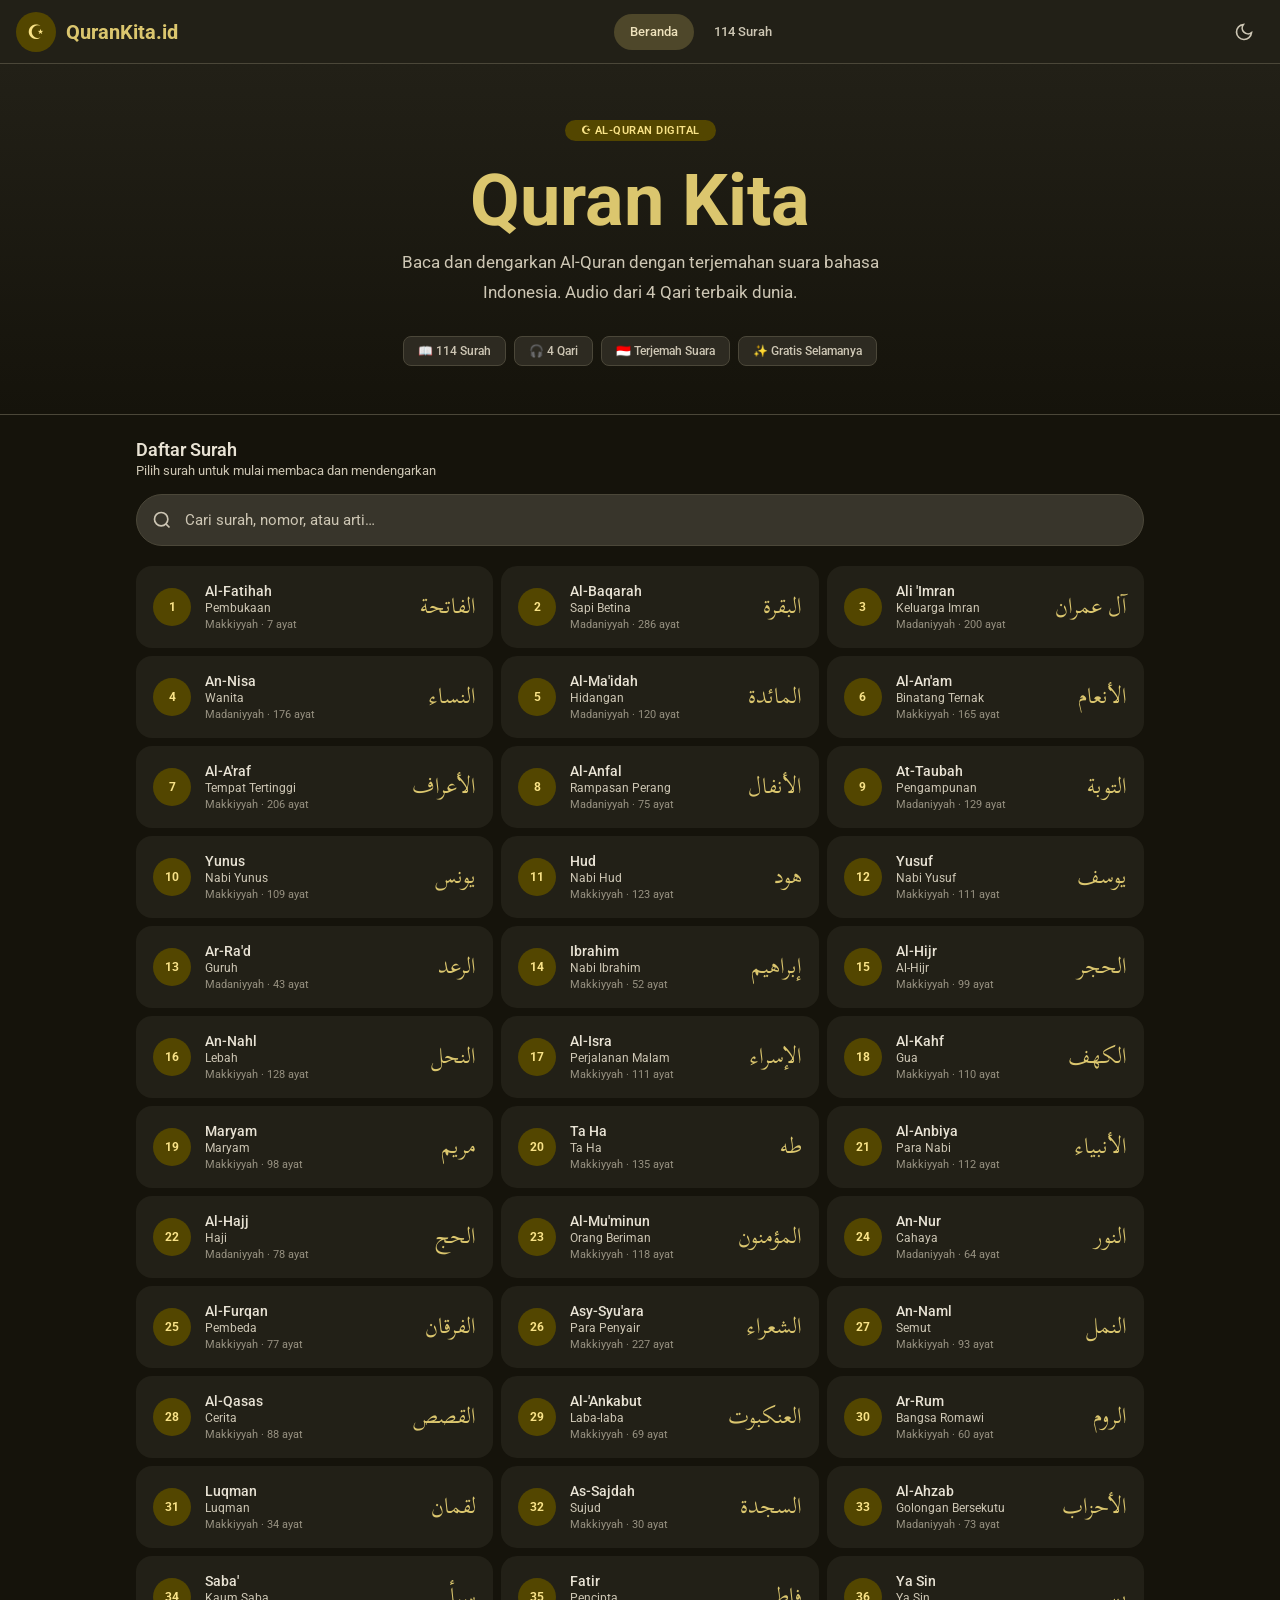
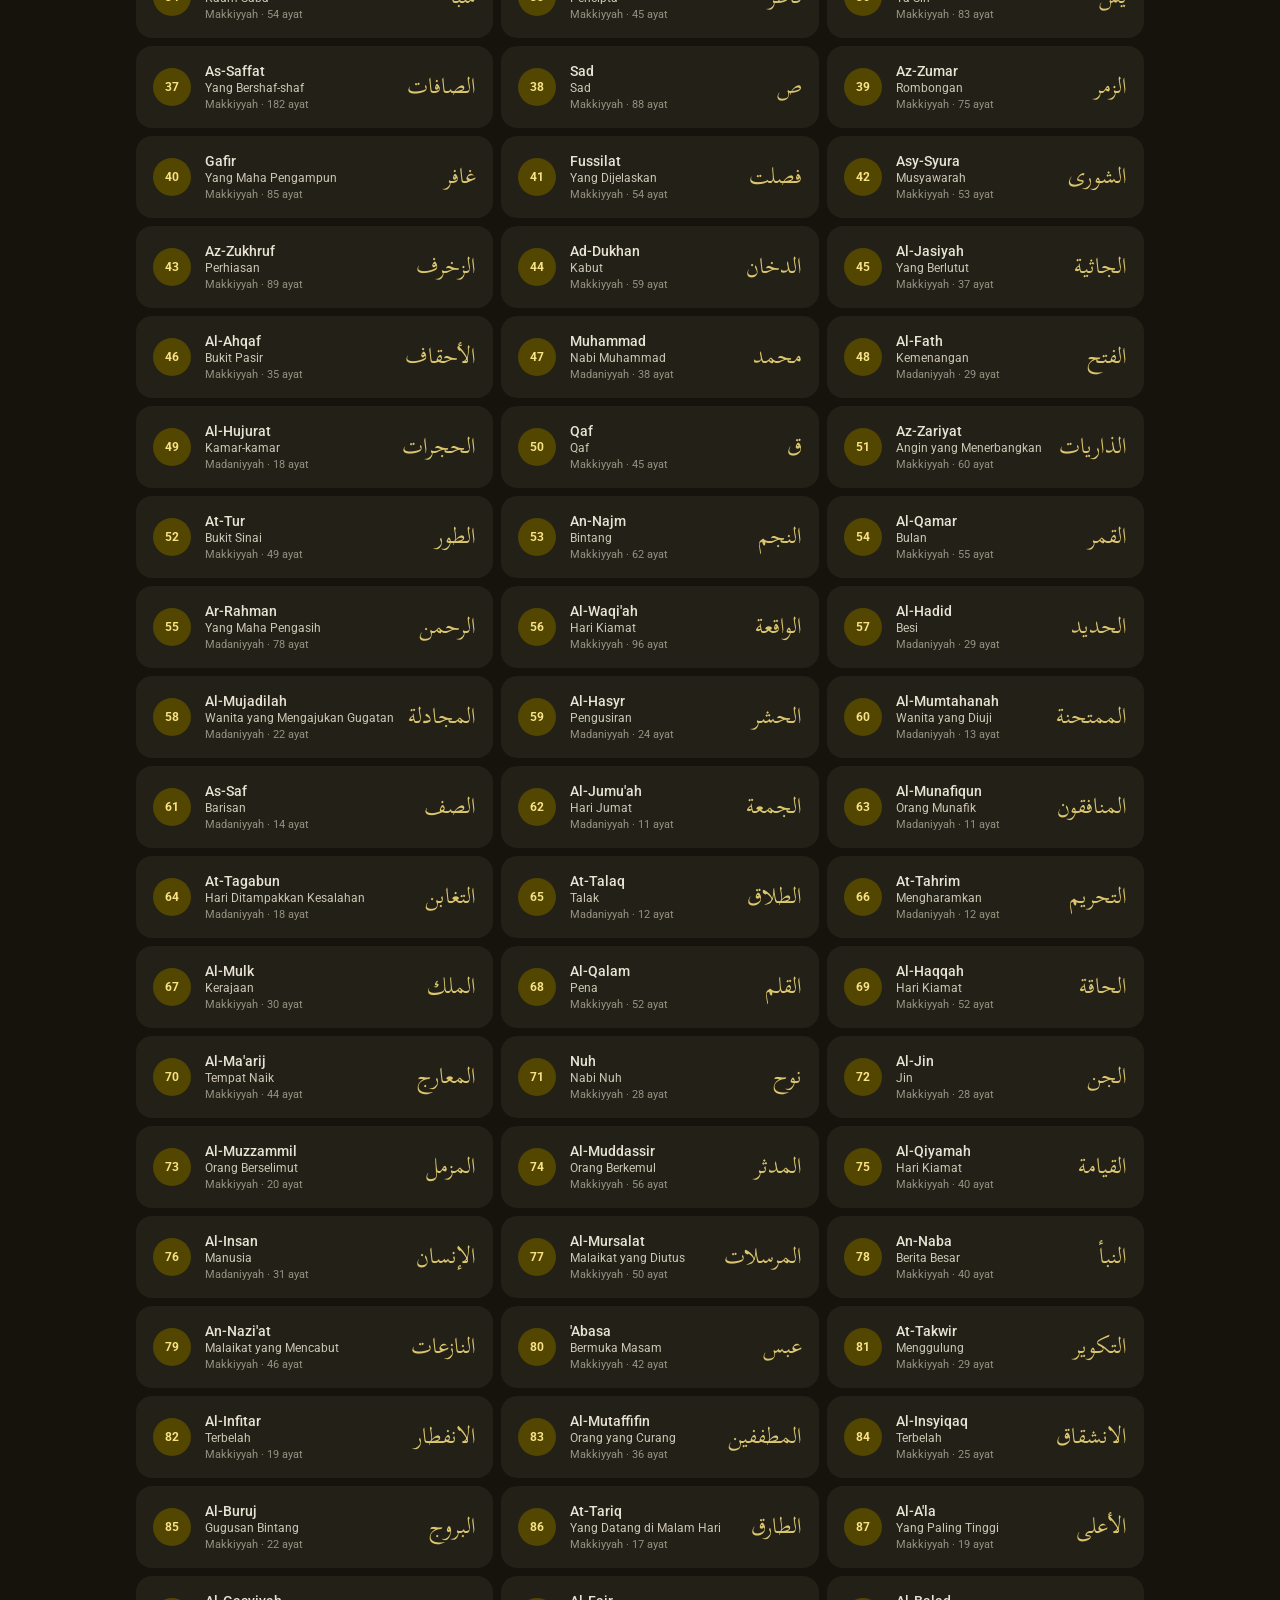
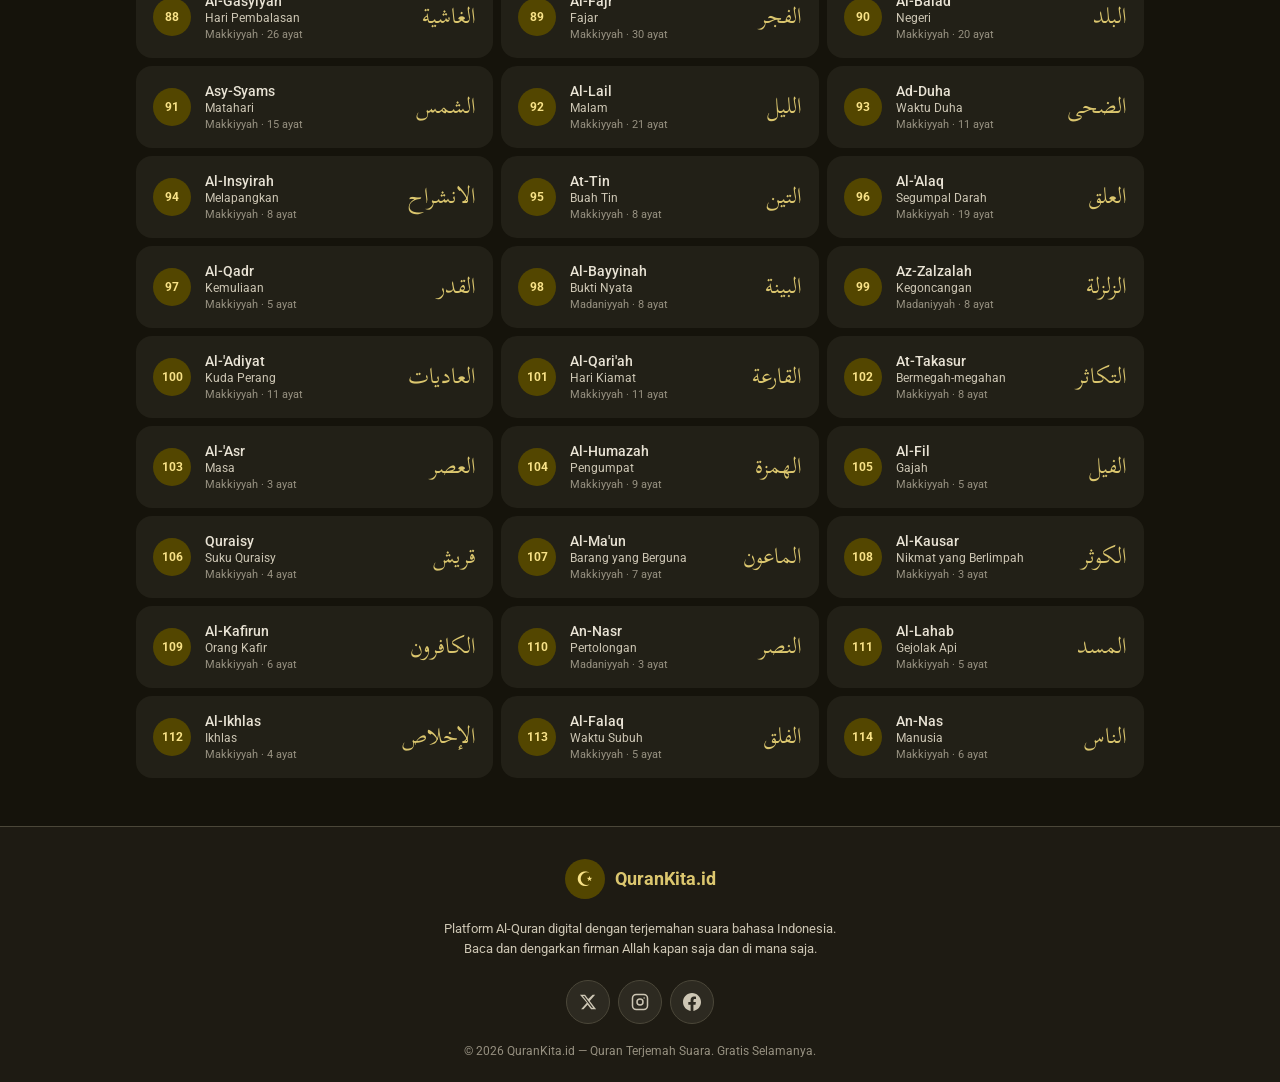
==== commit 970251fe: "Update index.html" ====
--- a/index.html
+++ b/index.html
@@ -51,7 +51,7 @@
   <!-- HERO -->
   <section class="hero" aria-labelledby="heroTitle">
     <div class="hero-badge" aria-hidden="true">☪ Al-Quran Digital</div>
-    <h1 class="hero-title" id="heroTitle">✦ Quran Kita ✦</h1>
+    <h1 class="hero-title" id="heroTitle">Quran Kita</h1>
     <p class="hero-sub">Baca dan dengarkan Al-Quran dengan terjemahan suara bahasa Indonesia. Audio dari 4 Qari terbaik dunia.</p>
     <div class="hero-chips" aria-label="Fitur unggulan">
       <span class="chip">📖 114 Surah</span>
